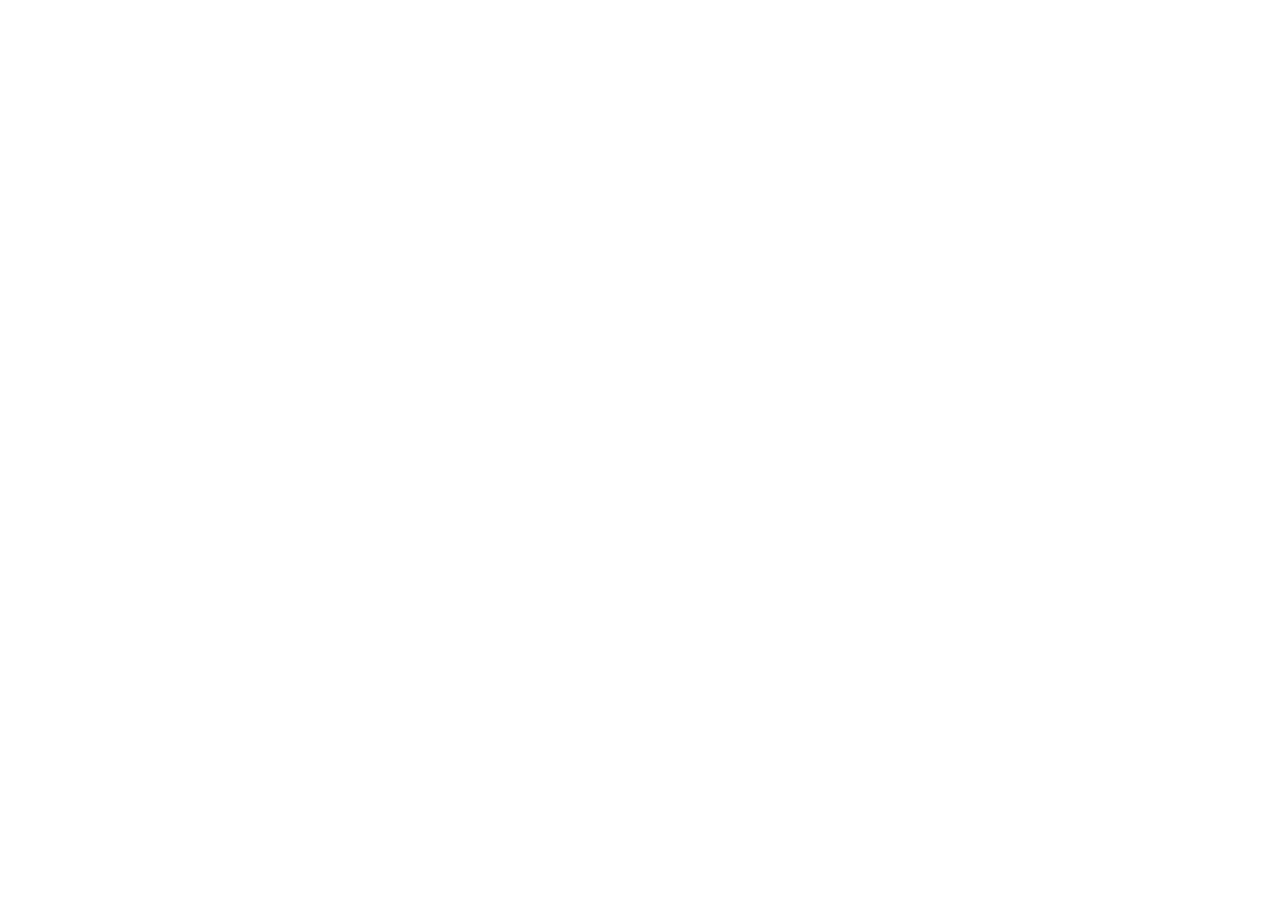
==== index.html @ 4c6db9e4 "初始提交：锋润基业官网（东方理性视觉方案，含真实公司信息、四大赛道、六个投资案例、AI生成配图）" ====
<!doctype html>
<html lang="en">
  <head>
    <meta charset="UTF-8" />
    <meta name="viewport" content="width=device-width, initial-scale=1.0" />
    <meta name="description" content="南京锋润基业创业投资有限公司 — 专注天使轮科技项目投资的早期投资机构，智汇资本，创造价值" />
    <title>锋润基业 FENGRUN CAPITAL</title>
    <link rel="preconnect" href="https://fonts.googleapis.com" />
    <link rel="preconnect" href="https://fonts.gstatic.com" crossorigin />
    <link
      href="https://fonts.googleapis.com/css2?family=Fraunces:ital,opsz,wght@0,9..144,300;0,9..144,400;0,9..144,500;0,9..144,600;1,9..144,300;1,9..144,400&family=Noto+Serif+SC:wght@400;500;600;700;900&family=Noto+Sans+SC:wght@300;400;500;700&family=IBM+Plex+Mono:wght@300;400;500&display=swap"
      rel="stylesheet"
    />
  </head>
  <body>
    <div id="root"></div>
    <script type="module" src="/src/main.tsx"></script>
  </body>
</html>
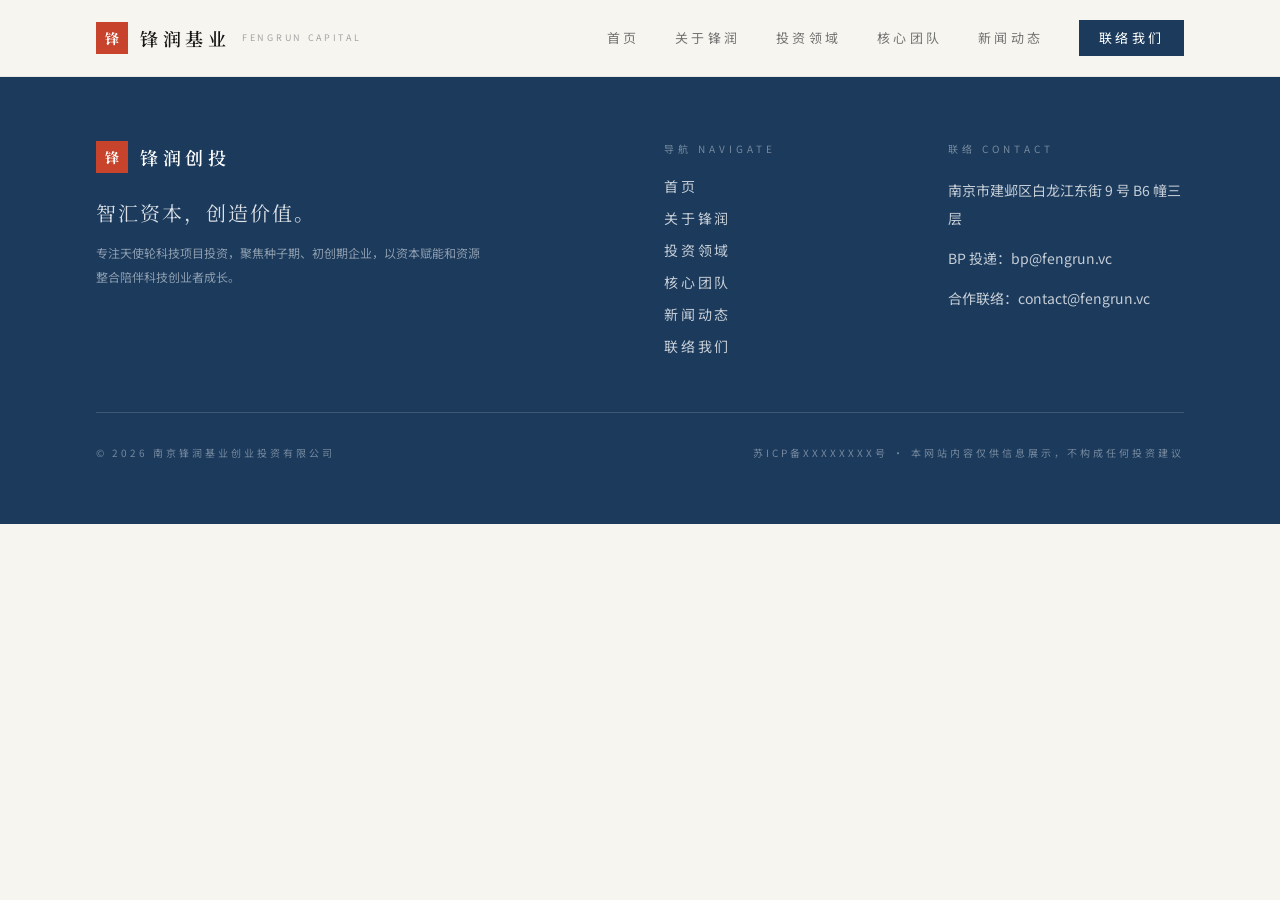
==== commit 7437cfb9: "fix: 图片改为相对路径，适配 Pages 子路径" ====
--- a/index.html
+++ b/index.html
@@ -1,19 +1,21 @@
-<!doctype html>
-<html lang="en">
-  <head>
-    <meta charset="UTF-8" />
-    <meta name="viewport" content="width=device-width, initial-scale=1.0" />
-    <meta name="description" content="南京锋润基业创业投资有限公司 — 专注天使轮科技项目投资的早期投资机构，智汇资本，创造价值" />
-    <title>锋润基业 FENGRUN CAPITAL</title>
-    <link rel="preconnect" href="https://fonts.googleapis.com" />
-    <link rel="preconnect" href="https://fonts.gstatic.com" crossorigin />
-    <link
-      href="https://fonts.googleapis.com/css2?family=Fraunces:ital,opsz,wght@0,9..144,300;0,9..144,400;0,9..144,500;0,9..144,600;1,9..144,300;1,9..144,400&family=Noto+Serif+SC:wght@400;500;600;700;900&family=Noto+Sans+SC:wght@300;400;500;700&family=IBM+Plex+Mono:wght@300;400;500&display=swap"
-      rel="stylesheet"
-    />
-  </head>
-  <body>
-    <div id="root"></div>
-    <script type="module" src="/src/main.tsx"></script>
-  </body>
-</html>
+<!doctype html>
+<html lang="en">
+  <head>
+    <meta charset="UTF-8" />
+    <meta name="viewport" content="width=device-width, initial-scale=1.0" />
+    <meta name="description" content="南京锋润基业创业投资有限公司 — 专注天使轮科技项目投资的早期投资机构，智汇资本，创造价值" />
+    <title>锋润基业 FENGRUN CAPITAL</title>
+    <link rel="preconnect" href="https://fonts.googleapis.com" />
+    <link rel="preconnect" href="https://fonts.gstatic.com" crossorigin />
+    <link
+      href="https://fonts.googleapis.com/css2?family=Fraunces:ital,opsz,wght@0,9..144,300;0,9..144,400;0,9..144,500;0,9..144,600;1,9..144,300;1,9..144,400&family=Noto+Serif+SC:wght@400;500;600;700;900&family=Noto+Sans+SC:wght@300;400;500;700&family=IBM+Plex+Mono:wght@300;400;500&display=swap"
+      rel="stylesheet"
+    />
+    <script type="module" crossorigin src="./assets/index-BMlHdgvs.js"></script>
+    <link rel="stylesheet" crossorigin href="./assets/index-G_XiAsbJ.css">
+  </head>
+  <body>
+    <div id="root"></div>+
+  </body>
+</html>
--- a/assets/index-G_XiAsbJ.css
+++ b/assets/index-G_XiAsbJ.css
@@ -0,0 +1 @@
+*,:before,:after{--tw-border-spacing-x: 0;--tw-border-spacing-y: 0;--tw-translate-x: 0;--tw-translate-y: 0;--tw-rotate: 0;--tw-skew-x: 0;--tw-skew-y: 0;--tw-scale-x: 1;--tw-scale-y: 1;--tw-pan-x: ;--tw-pan-y: ;--tw-pinch-zoom: ;--tw-scroll-snap-strictness: proximity;--tw-gradient-from-position: ;--tw-gradient-via-position: ;--tw-gradient-to-position: ;--tw-ordinal: ;--tw-slashed-zero: ;--tw-numeric-figure: ;--tw-numeric-spacing: ;--tw-numeric-fraction: ;--tw-ring-inset: ;--tw-ring-offset-width: 0px;--tw-ring-offset-color: #fff;--tw-ring-color: rgb(59 130 246 / .5);--tw-ring-offset-shadow: 0 0 #0000;--tw-ring-shadow: 0 0 #0000;--tw-shadow: 0 0 #0000;--tw-shadow-colored: 0 0 #0000;--tw-blur: ;--tw-brightness: ;--tw-contrast: ;--tw-grayscale: ;--tw-hue-rotate: ;--tw-invert: ;--tw-saturate: ;--tw-sepia: ;--tw-drop-shadow: ;--tw-backdrop-blur: ;--tw-backdrop-brightness: ;--tw-backdrop-contrast: ;--tw-backdrop-grayscale: ;--tw-backdrop-hue-rotate: ;--tw-backdrop-invert: ;--tw-backdrop-opacity: ;--tw-backdrop-saturate: ;--tw-backdrop-sepia: ;--tw-contain-size: ;--tw-contain-layout: ;--tw-contain-paint: ;--tw-contain-style: }::backdrop{--tw-border-spacing-x: 0;--tw-border-spacing-y: 0;--tw-translate-x: 0;--tw-translate-y: 0;--tw-rotate: 0;--tw-skew-x: 0;--tw-skew-y: 0;--tw-scale-x: 1;--tw-scale-y: 1;--tw-pan-x: ;--tw-pan-y: ;--tw-pinch-zoom: ;--tw-scroll-snap-strictness: proximity;--tw-gradient-from-position: ;--tw-gradient-via-position: ;--tw-gradient-to-position: ;--tw-ordinal: ;--tw-slashed-zero: ;--tw-numeric-figure: ;--tw-numeric-spacing: ;--tw-numeric-fraction: ;--tw-ring-inset: ;--tw-ring-offset-width: 0px;--tw-ring-offset-color: #fff;--tw-ring-color: rgb(59 130 246 / .5);--tw-ring-offset-shadow: 0 0 #0000;--tw-ring-shadow: 0 0 #0000;--tw-shadow: 0 0 #0000;--tw-shadow-colored: 0 0 #0000;--tw-blur: ;--tw-brightness: ;--tw-contrast: ;--tw-grayscale: ;--tw-hue-rotate: ;--tw-invert: ;--tw-saturate: ;--tw-sepia: ;--tw-drop-shadow: ;--tw-backdrop-blur: ;--tw-backdrop-brightness: ;--tw-backdrop-contrast: ;--tw-backdrop-grayscale: ;--tw-backdrop-hue-rotate: ;--tw-backdrop-invert: ;--tw-backdrop-opacity: ;--tw-backdrop-saturate: ;--tw-backdrop-sepia: ;--tw-contain-size: ;--tw-contain-layout: ;--tw-contain-paint: ;--tw-contain-style: }*,:before,:after{box-sizing:border-box;border-width:0;border-style:solid;border-color:#e5e7eb}:before,:after{--tw-content: ""}html,:host{line-height:1.5;-webkit-text-size-adjust:100%;-moz-tab-size:4;-o-tab-size:4;tab-size:4;font-family:ui-sans-serif,system-ui,sans-serif,"Apple Color Emoji","Segoe UI Emoji",Segoe UI Symbol,"Noto Color Emoji";font-feature-settings:normal;font-variation-settings:normal;-webkit-tap-highlight-color:transparent}body{margin:0;line-height:inherit}hr{height:0;color:inherit;border-top-width:1px}abbr:where([title]){-webkit-text-decoration:underline dotted;text-decoration:underline dotted}h1,h2,h3,h4,h5,h6{font-size:inherit;font-weight:inherit}a{color:inherit;text-decoration:inherit}b,strong{font-weight:bolder}code,kbd,samp,pre{font-family:ui-monospace,SFMono-Regular,Menlo,Monaco,Consolas,Liberation Mono,Courier New,monospace;font-feature-settings:normal;font-variation-settings:normal;font-size:1em}small{font-size:80%}sub,sup{font-size:75%;line-height:0;position:relative;vertical-align:baseline}sub{bottom:-.25em}sup{top:-.5em}table{text-indent:0;border-color:inherit;border-collapse:collapse}button,input,optgroup,select,textarea{font-family:inherit;font-feature-settings:inherit;font-variation-settings:inherit;font-size:100%;font-weight:inherit;line-height:inherit;letter-spacing:inherit;color:inherit;margin:0;padding:0}button,select{text-transform:none}button,input:where([type=button]),input:where([type=reset]),input:where([type=submit]){-webkit-appearance:button;background-color:transparent;background-image:none}:-moz-focusring{outline:auto}:-moz-ui-invalid{box-shadow:none}progress{vertical-align:baseline}::-webkit-inner-spin-button,::-webkit-outer-spin-button{height:auto}[type=search]{-webkit-appearance:textfield;outline-offset:-2px}::-webkit-search-decoration{-webkit-appearance:none}::-webkit-file-upload-button{-webkit-appearance:button;font:inherit}summary{display:list-item}blockquote,dl,dd,h1,h2,h3,h4,h5,h6,hr,figure,p,pre{margin:0}fieldset{margin:0;padding:0}legend{padding:0}ol,ul,menu{list-style:none;margin:0;padding:0}dialog{padding:0}textarea{resize:vertical}input::-moz-placeholder,textarea::-moz-placeholder{opacity:1;color:#9ca3af}input::placeholder,textarea::placeholder{opacity:1;color:#9ca3af}button,[role=button]{cursor:pointer}:disabled{cursor:default}img,svg,video,canvas,audio,iframe,embed,object{display:block;vertical-align:middle}img,video{max-width:100%;height:auto}[hidden]:where(:not([hidden=until-found])){display:none}:root{--background: 0 0% 100%;--foreground: 240 10% 3.9%;--card: 0 0% 100%;--card-foreground: 240 10% 3.9%;--popover: 0 0% 100%;--popover-foreground: 240 10% 3.9%;--primary: 240 5.9% 10%;--primary-foreground: 0 0% 98%;--secondary: 240 4.8% 95.9%;--secondary-foreground: 240 5.9% 10%;--muted: 240 4.8% 95.9%;--muted-foreground: 240 3.8% 46.1%;--accent: 240 4.8% 95.9%;--accent-foreground: 240 5.9% 10%;--destructive: 0 84.2% 60.2%;--destructive-foreground: 0 0% 98%;--border: 240 5.9% 90%;--input: 240 5.9% 90%;--ring: 240 5.9% 10%;--radius: .625rem;--sidebar-background: 0 0% 98%;--sidebar-foreground: 240 5.3% 26.1%;--sidebar-primary: 240 5.9% 10%;--sidebar-primary-foreground: 0 0% 98%;--sidebar-accent: 240 4.8% 95.9%;--sidebar-accent-foreground: 240 5.9% 10%;--sidebar-border: 220 13% 91%;--sidebar-ring: 217.2 91.2% 59.8%}.dark{--background: 240 10% 3.9%;--foreground: 0 0% 98%;--card: 240 10% 3.9%;--card-foreground: 0 0% 98%;--popover: 240 10% 3.9%;--popover-foreground: 0 0% 98%;--primary: 0 0% 98%;--primary-foreground: 240 5.9% 10%;--secondary: 240 3.7% 15.9%;--secondary-foreground: 0 0% 98%;--muted: 240 3.7% 15.9%;--muted-foreground: 240 5% 64.9%;--accent: 240 3.7% 15.9%;--accent-foreground: 0 0% 98%;--destructive: 0 62.8% 30.6%;--destructive-foreground: 0 0% 98%;--border: 240 3.7% 15.9%;--input: 240 3.7% 15.9%;--ring: 240 4.9% 83.9%;--sidebar-background: 240 5.9% 10%;--sidebar-foreground: 240 4.8% 95.9%;--sidebar-primary: 224.3 76.3% 48%;--sidebar-primary-foreground: 0 0% 100%;--sidebar-accent: 240 3.7% 15.9%;--sidebar-accent-foreground: 240 4.8% 95.9%;--sidebar-border: 240 3.7% 15.9%;--sidebar-ring: 217.2 91.2% 59.8%}*{border-color:hsl(var(--border))}body{background-color:hsl(var(--background));color:hsl(var(--foreground))}.sr-only{position:absolute;width:1px;height:1px;padding:0;margin:-1px;overflow:hidden;clip:rect(0,0,0,0);white-space:nowrap;border-width:0}.pointer-events-none{pointer-events:none}.visible{visibility:visible}.invisible{visibility:hidden}.fixed{position:fixed}.absolute{position:absolute}.relative{position:relative}.sticky{position:sticky}.inset-0{inset:0}.inset-x-0{left:0;right:0}.inset-y-0{top:0;bottom:0}.-bottom-12{bottom:-3rem}.-left-12{left:-3rem}.-right-12{right:-3rem}.-top-12{top:-3rem}.bottom-0{bottom:0}.bottom-3{bottom:.75rem}.bottom-4{bottom:1rem}.left-0{left:0}.left-1\/2{left:50%}.left-2{left:.5rem}.left-4{left:1rem}.left-5{left:1.25rem}.left-\[50\%\]{left:50%}.right-0{right:0}.right-1{right:.25rem}.right-2{right:.5rem}.right-3{right:.75rem}.right-4{right:1rem}.right-5{right:1.25rem}.top-0{top:0}.top-1\.5{top:.375rem}.top-1\/2{top:50%}.top-3\.5{top:.875rem}.top-4{top:1rem}.top-\[1px\]{top:1px}.top-\[50\%\]{top:50%}.top-\[60\%\]{top:60%}.top-full{top:100%}.isolate{isolation:isolate}.z-10{z-index:10}.z-20{z-index:20}.z-40{z-index:40}.z-50{z-index:50}.z-\[1\]{z-index:1}.order-first{order:-9999}.order-last{order:9999}.col-start-2{grid-column-start:2}.row-span-2{grid-row:span 2 / span 2}.row-start-1{grid-row-start:1}.\!m-0{margin:0!important}.-mx-1{margin-left:-.25rem;margin-right:-.25rem}.-my-2{margin-top:-.5rem;margin-bottom:-.5rem}.mx-2{margin-left:.5rem;margin-right:.5rem}.mx-3\.5{margin-left:.875rem;margin-right:.875rem}.mx-auto{margin-left:auto;margin-right:auto}.my-0{margin-top:0;margin-bottom:0}.my-0\.5{margin-top:.125rem;margin-bottom:.125rem}.my-1{margin-top:.25rem;margin-bottom:.25rem}.-ml-4{margin-left:-1rem}.-mt-4{margin-top:-1rem}.mb-10{margin-bottom:2.5rem}.mb-12{margin-bottom:3rem}.mb-14{margin-bottom:3.5rem}.mb-2{margin-bottom:.5rem}.mb-24{margin-bottom:6rem}.mb-3{margin-bottom:.75rem}.mb-4{margin-bottom:1rem}.ml-1{margin-left:.25rem}.ml-4{margin-left:1rem}.ml-auto{margin-left:auto}.mt-1{margin-top:.25rem}.mt-1\.5{margin-top:.375rem}.mt-10{margin-top:2.5rem}.mt-12{margin-top:3rem}.mt-14{margin-top:3.5rem}.mt-2{margin-top:.5rem}.mt-3{margin-top:.75rem}.mt-4{margin-top:1rem}.mt-5{margin-top:1.25rem}.mt-6{margin-top:1.5rem}.mt-7{margin-top:1.75rem}.mt-8{margin-top:2rem}.mt-auto{margin-top:auto}.line-clamp-1{overflow:hidden;display:-webkit-box;-webkit-box-orient:vertical;-webkit-line-clamp:1}.line-clamp-2{overflow:hidden;display:-webkit-box;-webkit-box-orient:vertical;-webkit-line-clamp:2}.block{display:block}.inline-block{display:inline-block}.flex{display:flex}.inline-flex{display:inline-flex}.table{display:table}.table-caption{display:table-caption}.table-cell{display:table-cell}.table-row{display:table-row}.grid{display:grid}.hidden{display:none}.aspect-square{aspect-ratio:1 / 1}.aspect-video{aspect-ratio:16 / 9}.size-10{width:2.5rem;height:2.5rem}.size-2{width:.5rem;height:.5rem}.size-2\.5{width:.625rem;height:.625rem}.size-3{width:.75rem;height:.75rem}.size-3\.5{width:.875rem;height:.875rem}.size-4{width:1rem;height:1rem}.size-6{width:1.5rem;height:1.5rem}.size-7{width:1.75rem;height:1.75rem}.size-8{width:2rem;height:2rem}.size-9{width:2.25rem;height:2.25rem}.size-auto{width:auto;height:auto}.size-full{width:100%;height:100%}.h-1\.5{height:.375rem}.h-10{height:2.5rem}.h-12{height:3rem}.h-16{height:4rem}.h-2{height:.5rem}.h-2\.5{height:.625rem}.h-20{height:5rem}.h-4{height:1rem}.h-40{height:10rem}.h-44{height:11rem}.h-5{height:1.25rem}.h-52{height:13rem}.h-6{height:1.5rem}.h-64{height:16rem}.h-7{height:1.75rem}.h-8{height:2rem}.h-9{height:2.25rem}.h-\[1\.15rem\]{height:1.15rem}.h-\[22rem\]{height:22rem}.h-\[calc\(100\%-1px\)\]{height:calc(100% - 1px)}.h-\[var\(--radix-navigation-menu-viewport-height\)\]{height:var(--radix-navigation-menu-viewport-height)}.h-\[var\(--radix-select-trigger-height\)\]{height:var(--radix-select-trigger-height)}.h-auto{height:auto}.h-fit{height:-moz-fit-content;height:fit-content}.h-full{height:100%}.h-px{height:1px}.h-svh{height:100svh}.max-h-\[300px\]{max-height:300px}.min-h-0{min-height:0px}.min-h-16{min-height:4rem}.min-h-4{min-height:1rem}.min-h-\[70vh\]{min-height:70vh}.min-h-screen{min-height:100vh}.min-h-svh{min-height:100svh}.w-0{width:0px}.w-1{width:.25rem}.w-10{width:2.5rem}.w-12{width:3rem}.w-14{width:3.5rem}.w-16{width:4rem}.w-2{width:.5rem}.w-2\.5{width:.625rem}.w-20{width:5rem}.w-24{width:6rem}.w-3{width:.75rem}.w-3\/4{width:75%}.w-32{width:8rem}.w-4{width:1rem}.w-5{width:1.25rem}.w-64{width:16rem}.w-72{width:18rem}.w-8{width:2rem}.w-9{width:2.25rem}.w-\[100px\]{width:100px}.w-auto{width:auto}.w-fit{width:-moz-fit-content;width:fit-content}.w-full{width:100%}.w-max{width:-moz-max-content;width:max-content}.w-px{width:1px}.min-w-0{min-width:0px}.min-w-10{min-width:2.5rem}.min-w-5{min-width:1.25rem}.min-w-8{min-width:2rem}.min-w-9{min-width:2.25rem}.min-w-\[12rem\]{min-width:12rem}.min-w-\[8rem\]{min-width:8rem}.min-w-\[var\(--radix-select-trigger-width\)\]{min-width:var(--radix-select-trigger-width)}.max-w-2xl{max-width:42rem}.max-w-3xl{max-width:48rem}.max-w-6xl{max-width:72rem}.max-w-\[calc\(100\%-2rem\)\]{max-width:calc(100% - 2rem)}.max-w-lg{max-width:32rem}.max-w-max{max-width:-moz-max-content;max-width:max-content}.max-w-sm{max-width:24rem}.max-w-xl{max-width:36rem}.flex-1{flex:1 1 0%}.shrink-0{flex-shrink:0}.grow{flex-grow:1}.grow-0{flex-grow:0}.basis-full{flex-basis:100%}.caption-bottom{caption-side:bottom}.border-collapse{border-collapse:collapse}.-translate-x-1\/2{--tw-translate-x: -50%;transform:translate(var(--tw-translate-x),var(--tw-translate-y)) rotate(var(--tw-rotate)) skew(var(--tw-skew-x)) skewY(var(--tw-skew-y)) scaleX(var(--tw-scale-x)) scaleY(var(--tw-scale-y))}.-translate-x-px{--tw-translate-x: -1px;transform:translate(var(--tw-translate-x),var(--tw-translate-y)) rotate(var(--tw-rotate)) skew(var(--tw-skew-x)) skewY(var(--tw-skew-y)) scaleX(var(--tw-scale-x)) scaleY(var(--tw-scale-y))}.-translate-y-1\/2{--tw-translate-y: -50%;transform:translate(var(--tw-translate-x),var(--tw-translate-y)) rotate(var(--tw-rotate)) skew(var(--tw-skew-x)) skewY(var(--tw-skew-y)) scaleX(var(--tw-scale-x)) scaleY(var(--tw-scale-y))}.-translate-y-\[3px\]{--tw-translate-y: -3px;transform:translate(var(--tw-translate-x),var(--tw-translate-y)) rotate(var(--tw-rotate)) skew(var(--tw-skew-x)) skewY(var(--tw-skew-y)) scaleX(var(--tw-scale-x)) scaleY(var(--tw-scale-y))}.translate-x-\[-50\%\]{--tw-translate-x: -50%;transform:translate(var(--tw-translate-x),var(--tw-translate-y)) rotate(var(--tw-rotate)) skew(var(--tw-skew-x)) skewY(var(--tw-skew-y)) scaleX(var(--tw-scale-x)) scaleY(var(--tw-scale-y))}.translate-x-px{--tw-translate-x: 1px;transform:translate(var(--tw-translate-x),var(--tw-translate-y)) rotate(var(--tw-rotate)) skew(var(--tw-skew-x)) skewY(var(--tw-skew-y)) scaleX(var(--tw-scale-x)) scaleY(var(--tw-scale-y))}.translate-y-0\.5{--tw-translate-y: .125rem;transform:translate(var(--tw-translate-x),var(--tw-translate-y)) rotate(var(--tw-rotate)) skew(var(--tw-skew-x)) skewY(var(--tw-skew-y)) scaleX(var(--tw-scale-x)) scaleY(var(--tw-scale-y))}.translate-y-\[-50\%\]{--tw-translate-y: -50%;transform:translate(var(--tw-translate-x),var(--tw-translate-y)) rotate(var(--tw-rotate)) skew(var(--tw-skew-x)) skewY(var(--tw-skew-y)) scaleX(var(--tw-scale-x)) scaleY(var(--tw-scale-y))}.translate-y-\[3\.5px\]{--tw-translate-y: 3.5px;transform:translate(var(--tw-translate-x),var(--tw-translate-y)) rotate(var(--tw-rotate)) skew(var(--tw-skew-x)) skewY(var(--tw-skew-y)) scaleX(var(--tw-scale-x)) scaleY(var(--tw-scale-y))}.translate-y-\[calc\(-50\%_-_2px\)\]{--tw-translate-y: calc(-50% - 2px) ;transform:translate(var(--tw-translate-x),var(--tw-translate-y)) rotate(var(--tw-rotate)) skew(var(--tw-skew-x)) skewY(var(--tw-skew-y)) scaleX(var(--tw-scale-x)) scaleY(var(--tw-scale-y))}.-rotate-45{--tw-rotate: -45deg;transform:translate(var(--tw-translate-x),var(--tw-translate-y)) rotate(var(--tw-rotate)) skew(var(--tw-skew-x)) skewY(var(--tw-skew-y)) scaleX(var(--tw-scale-x)) scaleY(var(--tw-scale-y))}.rotate-45{--tw-rotate: 45deg;transform:translate(var(--tw-translate-x),var(--tw-translate-y)) rotate(var(--tw-rotate)) skew(var(--tw-skew-x)) skewY(var(--tw-skew-y)) scaleX(var(--tw-scale-x)) scaleY(var(--tw-scale-y))}.rotate-90{--tw-rotate: 90deg;transform:translate(var(--tw-translate-x),var(--tw-translate-y)) rotate(var(--tw-rotate)) skew(var(--tw-skew-x)) skewY(var(--tw-skew-y)) scaleX(var(--tw-scale-x)) scaleY(var(--tw-scale-y))}.transform{transform:translate(var(--tw-translate-x),var(--tw-translate-y)) rotate(var(--tw-rotate)) skew(var(--tw-skew-x)) skewY(var(--tw-skew-y)) scaleX(var(--tw-scale-x)) scaleY(var(--tw-scale-y))}@keyframes caret-blink{0%,70%,to{opacity:1}20%,50%{opacity:0}}.animate-caret-blink{animation:caret-blink 1.25s ease-out infinite}@keyframes pulse{50%{opacity:.5}}.animate-pulse{animation:pulse 2s cubic-bezier(.4,0,.6,1) infinite}@keyframes spin{to{transform:rotate(360deg)}}.animate-spin{animation:spin 1s linear infinite}.cursor-default{cursor:default}.cursor-pointer{cursor:pointer}.cursor-text{cursor:text}.touch-none{touch-action:none}.select-none{-webkit-user-select:none;-moz-user-select:none;user-select:none}.resize-none{resize:none}.scroll-my-1{scroll-margin-top:.25rem;scroll-margin-bottom:.25rem}.scroll-py-1{scroll-padding-top:.25rem;scroll-padding-bottom:.25rem}.list-disc{list-style-type:disc}.list-none{list-style-type:none}.auto-rows-min{grid-auto-rows:min-content}.grid-cols-2{grid-template-columns:repeat(2,minmax(0,1fr))}.grid-cols-\[0_1fr\]{grid-template-columns:0 1fr}.grid-rows-\[auto_auto\]{grid-template-rows:auto auto}.flex-row{flex-direction:row}.flex-col{flex-direction:column}.flex-col-reverse{flex-direction:column-reverse}.flex-wrap{flex-wrap:wrap}.place-content-center{place-content:center}.items-start{align-items:flex-start}.items-end{align-items:flex-end}.items-center{align-items:center}.items-baseline{align-items:baseline}.items-stretch{align-items:stretch}.justify-start{justify-content:flex-start}.justify-center{justify-content:center}.justify-between{justify-content:space-between}.justify-items-start{justify-items:start}.gap-0\.5{gap:.125rem}.gap-1{gap:.25rem}.gap-1\.5{gap:.375rem}.gap-10{gap:2.5rem}.gap-12{gap:3rem}.gap-14{gap:3.5rem}.gap-2{gap:.5rem}.gap-2\.5{gap:.625rem}.gap-3{gap:.75rem}.gap-4{gap:1rem}.gap-6{gap:1.5rem}.gap-7{gap:1.75rem}.gap-8{gap:2rem}.gap-9{gap:2.25rem}.gap-\[--spacing\(var\(--gap\)\)\]{gap:var(--spacing(var(--gap)))}.gap-px{gap:1px}.gap-y-0\.5{row-gap:.125rem}.gap-y-10{row-gap:2.5rem}.space-y-3>:not([hidden])~:not([hidden]){--tw-space-y-reverse: 0;margin-top:calc(.75rem * calc(1 - var(--tw-space-y-reverse)));margin-bottom:calc(.75rem * var(--tw-space-y-reverse))}.space-y-8>:not([hidden])~:not([hidden]){--tw-space-y-reverse: 0;margin-top:calc(2rem * calc(1 - var(--tw-space-y-reverse)));margin-bottom:calc(2rem * var(--tw-space-y-reverse))}.self-start{align-self:flex-start}.self-stretch{align-self:stretch}.justify-self-end{justify-self:end}.overflow-auto{overflow:auto}.overflow-hidden{overflow:hidden}.overflow-x-auto{overflow-x:auto}.overflow-y-auto{overflow-y:auto}.overflow-x-hidden{overflow-x:hidden}.whitespace-nowrap{white-space:nowrap}.text-balance{text-wrap:balance}.break-words{overflow-wrap:break-word}.rounded-\[2px\]{border-radius:2px}.rounded-\[4px\]{border-radius:4px}.rounded-\[calc\(var\(--radius\)-5px\)\]{border-radius:calc(var(--radius) - 5px)}.rounded-\[inherit\]{border-radius:inherit}.rounded-full{border-radius:9999px}.rounded-lg{border-radius:var(--radius)}.rounded-md{border-radius:calc(var(--radius) - 2px)}.rounded-none{border-radius:0}.rounded-sm{border-radius:calc(var(--radius) - 4px)}.rounded-xl{border-radius:calc(var(--radius) + 4px)}.rounded-xs{border-radius:calc(var(--radius) - 6px)}.rounded-l-md{border-top-left-radius:calc(var(--radius) - 2px);border-bottom-left-radius:calc(var(--radius) - 2px)}.rounded-r-md{border-top-right-radius:calc(var(--radius) - 2px);border-bottom-right-radius:calc(var(--radius) - 2px)}.rounded-tl-sm{border-top-left-radius:calc(var(--radius) - 4px)}.border{border-width:1px}.border-0{border-width:0px}.border-\[1\.5px\]{border-width:1.5px}.border-y{border-top-width:1px;border-bottom-width:1px}.border-b{border-bottom-width:1px}.border-l{border-left-width:1px}.border-r{border-right-width:1px}.border-t{border-top-width:1px}.border-dashed{border-style:dashed}.border-border{border-color:hsl(var(--border))}.border-border\/50{border-color:hsl(var(--border) / .5)}.border-input{border-color:hsl(var(--input))}.border-neutral-200{--tw-border-opacity: 1;border-color:rgb(229 229 229 / var(--tw-border-opacity, 1))}.border-neutral-200\/80{border-color:#e5e5e5cc}.border-neutral-300{--tw-border-opacity: 1;border-color:rgb(212 212 212 / var(--tw-border-opacity, 1))}.border-neutral-900{--tw-border-opacity: 1;border-color:rgb(23 23 23 / var(--tw-border-opacity, 1))}.border-primary{border-color:hsl(var(--primary))}.border-sidebar-border{border-color:hsl(var(--sidebar-border))}.border-transparent{border-color:transparent}.border-white\/15{border-color:#ffffff26}.border-white\/30{border-color:#ffffff4d}.border-white\/40{border-color:#fff6}.border-l-transparent{border-left-color:transparent}.border-t-transparent{border-top-color:transparent}.bg-accent{background-color:hsl(var(--accent))}.bg-background{background-color:hsl(var(--background))}.bg-black\/30{background-color:#0000004d}.bg-black\/50{background-color:#00000080}.bg-border{background-color:hsl(var(--border))}.bg-card{background-color:hsl(var(--card))}.bg-destructive{--tw-bg-opacity: 1;background-color:hsl(var(--destructive) / var(--tw-bg-opacity, 1))}.bg-foreground{background-color:hsl(var(--foreground))}.bg-input{background-color:hsl(var(--input))}.bg-muted{background-color:hsl(var(--muted))}.bg-muted\/50{background-color:hsl(var(--muted) / .5)}.bg-neutral-300{--tw-bg-opacity: 1;background-color:rgb(212 212 212 / var(--tw-bg-opacity, 1))}.bg-neutral-800{--tw-bg-opacity: 1;background-color:rgb(38 38 38 / var(--tw-bg-opacity, 1))}.bg-popover{background-color:hsl(var(--popover))}.bg-primary{background-color:hsl(var(--primary))}.bg-primary\/20{background-color:hsl(var(--primary) / .2)}.bg-secondary{background-color:hsl(var(--secondary))}.bg-sidebar{background-color:hsl(var(--sidebar-background))}.bg-sidebar-border{background-color:hsl(var(--sidebar-border))}.bg-transparent{background-color:transparent}.bg-white{--tw-bg-opacity: 1;background-color:rgb(255 255 255 / var(--tw-bg-opacity, 1))}.bg-white\/15{background-color:#ffffff26}.fill-current{fill:currentColor}.fill-foreground{fill:hsl(var(--foreground))}.fill-primary{fill:hsl(var(--primary))}.object-cover{-o-object-fit:cover;object-fit:cover}.p-0{padding:0}.p-1{padding:.25rem}.p-2{padding:.5rem}.p-3{padding:.75rem}.p-4{padding:1rem}.p-6{padding:1.5rem}.p-\[3px\]{padding:3px}.p-px{padding:1px}.px-1{padding-left:.25rem;padding-right:.25rem}.px-1\.5{padding-left:.375rem;padding-right:.375rem}.px-10{padding-left:2.5rem;padding-right:2.5rem}.px-2{padding-left:.5rem;padding-right:.5rem}.px-2\.5{padding-left:.625rem;padding-right:.625rem}.px-3{padding-left:.75rem;padding-right:.75rem}.px-4{padding-left:1rem;padding-right:1rem}.px-5{padding-left:1.25rem;padding-right:1.25rem}.px-6{padding-left:1.5rem;padding-right:1.5rem}.px-7{padding-left:1.75rem;padding-right:1.75rem}.px-8{padding-left:2rem;padding-right:2rem}.px-9{padding-left:2.25rem;padding-right:2.25rem}.py-0\.5{padding-top:.125rem;padding-bottom:.125rem}.py-1{padding-top:.25rem;padding-bottom:.25rem}.py-1\.5{padding-top:.375rem;padding-bottom:.375rem}.py-10{padding-top:2.5rem;padding-bottom:2.5rem}.py-11{padding-top:2.75rem;padding-bottom:2.75rem}.py-12{padding-top:3rem;padding-bottom:3rem}.py-14{padding-top:3.5rem;padding-bottom:3.5rem}.py-16{padding-top:4rem;padding-bottom:4rem}.py-2{padding-top:.5rem;padding-bottom:.5rem}.py-20{padding-top:5rem;padding-bottom:5rem}.py-24{padding-top:6rem;padding-bottom:6rem}.py-3{padding-top:.75rem;padding-bottom:.75rem}.py-3\.5{padding-top:.875rem;padding-bottom:.875rem}.py-4{padding-top:1rem;padding-bottom:1rem}.py-5{padding-top:1.25rem;padding-bottom:1.25rem}.py-6{padding-top:1.5rem;padding-bottom:1.5rem}.py-7{padding-top:1.75rem;padding-bottom:1.75rem}.py-8{padding-top:2rem;padding-bottom:2rem}.py-9{padding-top:2.25rem;padding-bottom:2.25rem}.pb-0\.5{padding-bottom:.125rem}.pb-1{padding-bottom:.25rem}.pb-16{padding-bottom:4rem}.pb-2{padding-bottom:.5rem}.pb-20{padding-bottom:5rem}.pb-24{padding-bottom:6rem}.pb-3{padding-bottom:.75rem}.pb-4{padding-bottom:1rem}.pl-2{padding-left:.5rem}.pl-3{padding-left:.75rem}.pl-4{padding-left:1rem}.pl-6{padding-left:1.5rem}.pl-8{padding-left:2rem}.pr-1{padding-right:.25rem}.pr-2{padding-right:.5rem}.pr-2\.5{padding-right:.625rem}.pr-3{padding-right:.75rem}.pr-8{padding-right:2rem}.pt-0{padding-top:0}.pt-10{padding-top:2.5rem}.pt-12{padding-top:3rem}.pt-16{padding-top:4rem}.pt-20{padding-top:5rem}.pt-3{padding-top:.75rem}.pt-4{padding-top:1rem}.pt-8{padding-top:2rem}.text-left{text-align:left}.text-center{text-align:center}.text-right{text-align:right}.align-middle{vertical-align:middle}.font-mono{font-family:ui-monospace,SFMono-Regular,Menlo,Monaco,Consolas,Liberation Mono,Courier New,monospace}.font-sans{font-family:ui-sans-serif,system-ui,sans-serif,"Apple Color Emoji","Segoe UI Emoji",Segoe UI Symbol,"Noto Color Emoji"}.text-2xl{font-size:1.5rem;line-height:2rem}.text-3xl{font-size:1.875rem;line-height:2.25rem}.text-4xl{font-size:2.25rem;line-height:2.5rem}.text-5xl{font-size:3rem;line-height:1}.text-6xl{font-size:3.75rem;line-height:1}.text-\[0\.8rem\]{font-size:.8rem}.text-\[10px\]{font-size:10px}.text-\[11px\]{font-size:11px}.text-\[13px\]{font-size:13px}.text-\[9px\]{font-size:9px}.text-base{font-size:1rem;line-height:1.5rem}.text-lg{font-size:1.125rem;line-height:1.75rem}.text-sm{font-size:.875rem;line-height:1.25rem}.text-sm\/relaxed{font-size:.875rem;line-height:1.625}.text-xl{font-size:1.25rem;line-height:1.75rem}.text-xs{font-size:.75rem;line-height:1rem}.font-bold{font-weight:700}.font-medium{font-weight:500}.font-normal{font-weight:400}.font-semibold{font-weight:600}.tabular-nums{--tw-numeric-spacing: tabular-nums;font-variant-numeric:var(--tw-ordinal) var(--tw-slashed-zero) var(--tw-numeric-figure) var(--tw-numeric-spacing) var(--tw-numeric-fraction)}.leading-5{line-height:1.25rem}.leading-6{line-height:1.5rem}.leading-7{line-height:1.75rem}.leading-8{line-height:2rem}.leading-9{line-height:2.25rem}.leading-\[1\.3\]{line-height:1.3}.leading-loose{line-height:2}.leading-none{line-height:1}.leading-normal{line-height:1.5}.leading-relaxed{line-height:1.625}.leading-snug{line-height:1.375}.leading-tight{line-height:1.25}.tracking-\[0\.05em\]{letter-spacing:.05em}.tracking-\[0\.08em\]{letter-spacing:.08em}.tracking-\[0\.12em\]{letter-spacing:.12em}.tracking-\[0\.15em\]{letter-spacing:.15em}.tracking-\[0\.1em\]{letter-spacing:.1em}.tracking-\[0\.25em\]{letter-spacing:.25em}.tracking-\[0\.2em\]{letter-spacing:.2em}.tracking-\[0\.3em\]{letter-spacing:.3em}.tracking-\[0\.4em\]{letter-spacing:.4em}.tracking-\[0\.5em\]{letter-spacing:.5em}.tracking-\[0\.6em\]{letter-spacing:.6em}.tracking-tight{letter-spacing:-.025em}.tracking-wide{letter-spacing:.025em}.tracking-wider{letter-spacing:.05em}.tracking-widest{letter-spacing:.1em}.text-\[\#E8B4A0\]{--tw-text-opacity: 1;color:rgb(232 180 160 / var(--tw-text-opacity, 1))}.text-accent-foreground{color:hsl(var(--accent-foreground))}.text-background{color:hsl(var(--background))}.text-card-foreground{color:hsl(var(--card-foreground))}.text-current{color:currentColor}.text-destructive{--tw-text-opacity: 1;color:hsl(var(--destructive) / var(--tw-text-opacity, 1))}.text-foreground{color:hsl(var(--foreground))}.text-muted-foreground{color:hsl(var(--muted-foreground))}.text-neutral-300{--tw-text-opacity: 1;color:rgb(212 212 212 / var(--tw-text-opacity, 1))}.text-neutral-400{--tw-text-opacity: 1;color:rgb(163 163 163 / var(--tw-text-opacity, 1))}.text-neutral-500{--tw-text-opacity: 1;color:rgb(115 115 115 / var(--tw-text-opacity, 1))}.text-neutral-600{--tw-text-opacity: 1;color:rgb(82 82 82 / var(--tw-text-opacity, 1))}.text-neutral-900{--tw-text-opacity: 1;color:rgb(23 23 23 / var(--tw-text-opacity, 1))}.text-popover-foreground{color:hsl(var(--popover-foreground))}.text-primary{color:hsl(var(--primary))}.text-primary-foreground{color:hsl(var(--primary-foreground))}.text-secondary-foreground{color:hsl(var(--secondary-foreground))}.text-sidebar-foreground{color:hsl(var(--sidebar-foreground))}.text-sidebar-foreground\/70{color:hsl(var(--sidebar-foreground) / .7)}.text-white{--tw-text-opacity: 1;color:rgb(255 255 255 / var(--tw-text-opacity, 1))}.text-white\/40{color:#fff6}.text-white\/50{color:#ffffff80}.text-white\/60{color:#fff9}.text-white\/70{color:#ffffffb3}.text-white\/75{color:#ffffffbf}.text-white\/80{color:#fffc}.text-white\/85{color:#ffffffd9}.underline-offset-4{text-underline-offset:4px}.opacity-0{opacity:0}.opacity-30{opacity:.3}.opacity-50{opacity:.5}.opacity-60{opacity:.6}.opacity-70{opacity:.7}.shadow{--tw-shadow: 0 1px 3px 0 rgb(0 0 0 / .1), 0 1px 2px -1px rgb(0 0 0 / .1);--tw-shadow-colored: 0 1px 3px 0 var(--tw-shadow-color), 0 1px 2px -1px var(--tw-shadow-color);box-shadow:var(--tw-ring-offset-shadow, 0 0 #0000),var(--tw-ring-shadow, 0 0 #0000),var(--tw-shadow)}.shadow-\[0_0_0_1px_hsl\(var\(--sidebar-border\)\)\]{--tw-shadow: 0 0 0 1px hsl(var(--sidebar-border));--tw-shadow-colored: 0 0 0 1px var(--tw-shadow-color);box-shadow:var(--tw-ring-offset-shadow, 0 0 #0000),var(--tw-ring-shadow, 0 0 #0000),var(--tw-shadow)}.shadow-lg{--tw-shadow: 0 10px 15px -3px rgb(0 0 0 / .1), 0 4px 6px -4px rgb(0 0 0 / .1);--tw-shadow-colored: 0 10px 15px -3px var(--tw-shadow-color), 0 4px 6px -4px var(--tw-shadow-color);box-shadow:var(--tw-ring-offset-shadow, 0 0 #0000),var(--tw-ring-shadow, 0 0 #0000),var(--tw-shadow)}.shadow-md{--tw-shadow: 0 4px 6px -1px rgb(0 0 0 / .1), 0 2px 4px -2px rgb(0 0 0 / .1);--tw-shadow-colored: 0 4px 6px -1px var(--tw-shadow-color), 0 2px 4px -2px var(--tw-shadow-color);box-shadow:var(--tw-ring-offset-shadow, 0 0 #0000),var(--tw-ring-shadow, 0 0 #0000),var(--tw-shadow)}.shadow-none{--tw-shadow: 0 0 #0000;--tw-shadow-colored: 0 0 #0000;box-shadow:var(--tw-ring-offset-shadow, 0 0 #0000),var(--tw-ring-shadow, 0 0 #0000),var(--tw-shadow)}.shadow-sm{--tw-shadow: 0 1px 2px 0 rgb(0 0 0 / .05);--tw-shadow-colored: 0 1px 2px 0 var(--tw-shadow-color);box-shadow:var(--tw-ring-offset-shadow, 0 0 #0000),var(--tw-ring-shadow, 0 0 #0000),var(--tw-shadow)}.shadow-xl{--tw-shadow: 0 20px 25px -5px rgb(0 0 0 / .1), 0 8px 10px -6px rgb(0 0 0 / .1);--tw-shadow-colored: 0 20px 25px -5px var(--tw-shadow-color), 0 8px 10px -6px var(--tw-shadow-color);box-shadow:var(--tw-ring-offset-shadow, 0 0 #0000),var(--tw-ring-shadow, 0 0 #0000),var(--tw-shadow)}.shadow-xs{--tw-shadow: 0 1px 2px 0 rgb(0 0 0 / .05);--tw-shadow-colored: 0 1px 2px 0 var(--tw-shadow-color);box-shadow:var(--tw-ring-offset-shadow, 0 0 #0000),var(--tw-ring-shadow, 0 0 #0000),var(--tw-shadow)}.outline-none{outline:2px solid transparent;outline-offset:2px}.outline{outline-style:solid}.ring-0{--tw-ring-offset-shadow: var(--tw-ring-inset) 0 0 0 var(--tw-ring-offset-width) var(--tw-ring-offset-color);--tw-ring-shadow: var(--tw-ring-inset) 0 0 0 calc(0px + var(--tw-ring-offset-width)) var(--tw-ring-color);box-shadow:var(--tw-ring-offset-shadow),var(--tw-ring-shadow),var(--tw-shadow, 0 0 #0000)}.ring-ring\/50{--tw-ring-color: hsl(var(--ring) / .5)}.ring-sidebar-ring{--tw-ring-color: hsl(var(--sidebar-ring))}.ring-offset-background{--tw-ring-offset-color: hsl(var(--background))}.drop-shadow{--tw-drop-shadow: drop-shadow(0 1px 2px rgb(0 0 0 / .1)) drop-shadow(0 1px 1px rgb(0 0 0 / .06));filter:var(--tw-blur) var(--tw-brightness) var(--tw-contrast) var(--tw-grayscale) var(--tw-hue-rotate) var(--tw-invert) var(--tw-saturate) var(--tw-sepia) var(--tw-drop-shadow)}.drop-shadow-md{--tw-drop-shadow: drop-shadow(0 4px 3px rgb(0 0 0 / .07)) drop-shadow(0 2px 2px rgb(0 0 0 / .06));filter:var(--tw-blur) var(--tw-brightness) var(--tw-contrast) var(--tw-grayscale) var(--tw-hue-rotate) var(--tw-invert) var(--tw-saturate) var(--tw-sepia) var(--tw-drop-shadow)}.filter{filter:var(--tw-blur) var(--tw-brightness) var(--tw-contrast) var(--tw-grayscale) var(--tw-hue-rotate) var(--tw-invert) var(--tw-saturate) var(--tw-sepia) var(--tw-drop-shadow)}.backdrop-blur-sm{--tw-backdrop-blur: blur(4px);-webkit-backdrop-filter:var(--tw-backdrop-blur) var(--tw-backdrop-brightness) var(--tw-backdrop-contrast) var(--tw-backdrop-grayscale) var(--tw-backdrop-hue-rotate) var(--tw-backdrop-invert) var(--tw-backdrop-opacity) var(--tw-backdrop-saturate) var(--tw-backdrop-sepia);backdrop-filter:var(--tw-backdrop-blur) var(--tw-backdrop-brightness) var(--tw-backdrop-contrast) var(--tw-backdrop-grayscale) var(--tw-backdrop-hue-rotate) var(--tw-backdrop-invert) var(--tw-backdrop-opacity) var(--tw-backdrop-saturate) var(--tw-backdrop-sepia)}.backdrop-blur-xl{--tw-backdrop-blur: blur(24px);-webkit-backdrop-filter:var(--tw-backdrop-blur) var(--tw-backdrop-brightness) var(--tw-backdrop-contrast) var(--tw-backdrop-grayscale) var(--tw-backdrop-hue-rotate) var(--tw-backdrop-invert) var(--tw-backdrop-opacity) var(--tw-backdrop-saturate) var(--tw-backdrop-sepia);backdrop-filter:var(--tw-backdrop-blur) var(--tw-backdrop-brightness) var(--tw-backdrop-contrast) var(--tw-backdrop-grayscale) var(--tw-backdrop-hue-rotate) var(--tw-backdrop-invert) var(--tw-backdrop-opacity) var(--tw-backdrop-saturate) var(--tw-backdrop-sepia)}.transition{transition-property:color,background-color,border-color,text-decoration-color,fill,stroke,opacity,box-shadow,transform,filter,backdrop-filter;transition-timing-function:cubic-bezier(.4,0,.2,1);transition-duration:.15s}.transition-\[color\,box-shadow\]{transition-property:color,box-shadow;transition-timing-function:cubic-bezier(.4,0,.2,1);transition-duration:.15s}.transition-\[left\,right\,width\]{transition-property:left,right,width;transition-timing-function:cubic-bezier(.4,0,.2,1);transition-duration:.15s}.transition-\[margin\,opacity\]{transition-property:margin,opacity;transition-timing-function:cubic-bezier(.4,0,.2,1);transition-duration:.15s}.transition-\[width\,height\,padding\]{transition-property:width,height,padding;transition-timing-function:cubic-bezier(.4,0,.2,1);transition-duration:.15s}.transition-\[width\]{transition-property:width;transition-timing-function:cubic-bezier(.4,0,.2,1);transition-duration:.15s}.transition-all{transition-property:all;transition-timing-function:cubic-bezier(.4,0,.2,1);transition-duration:.15s}.transition-colors{transition-property:color,background-color,border-color,text-decoration-color,fill,stroke;transition-timing-function:cubic-bezier(.4,0,.2,1);transition-duration:.15s}.transition-none{transition-property:none}.transition-opacity{transition-property:opacity;transition-timing-function:cubic-bezier(.4,0,.2,1);transition-duration:.15s}.transition-shadow{transition-property:box-shadow;transition-timing-function:cubic-bezier(.4,0,.2,1);transition-duration:.15s}.transition-transform{transition-property:transform;transition-timing-function:cubic-bezier(.4,0,.2,1);transition-duration:.15s}.duration-100{transition-duration:.1s}.duration-1000{transition-duration:1s}.duration-200{transition-duration:.2s}.duration-300{transition-duration:.3s}.duration-700{transition-duration:.7s}.ease-in-out{transition-timing-function:cubic-bezier(.4,0,.2,1)}.ease-linear{transition-timing-function:linear}@keyframes enter{0%{opacity:var(--tw-enter-opacity, 1);transform:translate3d(var(--tw-enter-translate-x, 0),var(--tw-enter-translate-y, 0),0) scale3d(var(--tw-enter-scale, 1),var(--tw-enter-scale, 1),var(--tw-enter-scale, 1)) rotate(var(--tw-enter-rotate, 0))}}@keyframes exit{to{opacity:var(--tw-exit-opacity, 1);transform:translate3d(var(--tw-exit-translate-x, 0),var(--tw-exit-translate-y, 0),0) scale3d(var(--tw-exit-scale, 1),var(--tw-exit-scale, 1),var(--tw-exit-scale, 1)) rotate(var(--tw-exit-rotate, 0))}}.animate-in{animation-name:enter;animation-duration:.15s;--tw-enter-opacity: initial;--tw-enter-scale: initial;--tw-enter-rotate: initial;--tw-enter-translate-x: initial;--tw-enter-translate-y: initial}.fade-in-0{--tw-enter-opacity: 0}.zoom-in-95{--tw-enter-scale: .95}.duration-100{animation-duration:.1s}.duration-1000{animation-duration:1s}.duration-200{animation-duration:.2s}.duration-300{animation-duration:.3s}.duration-700{animation-duration:.7s}.ease-in-out{animation-timing-function:cubic-bezier(.4,0,.2,1)}.ease-linear{animation-timing-function:linear}.\[--cell-size\:--spacing\(8\)\]{--cell-size: var(--spacing(8))}.font-latin-serif{font-family:Fraunces,"Noto Serif SC",serif}.font-song{font-family:"Noto Serif SC",serif}.font-hei{font-family:Noto Sans SC,sans-serif}.font-grotesk{font-family:Space Grotesk,Noto Sans SC,sans-serif}.font-mono-num{font-family:IBM Plex Mono,Noto Sans SC,monospace}@keyframes fade-up{0%{opacity:0;transform:translateY(28px)}to{opacity:1;transform:translateY(0)}}.anim-fade-up{animation:fade-up .9s cubic-bezier(.22,1,.36,1) both}.anim-delay-1{animation-delay:.12s}.anim-delay-2{animation-delay:.24s}.anim-delay-3{animation-delay:.38s}.anim-delay-4{animation-delay:.52s}.anim-delay-5{animation-delay:.68s}@keyframes slow-spin{0%{transform:rotate(0)}to{transform:rotate(360deg)}}.anim-slow-spin{animation:slow-spin 26s linear infinite}@keyframes marquee-x{0%{transform:translate(0)}to{transform:translate(-50%)}}.anim-marquee{animation:marquee-x 30s linear infinite}@keyframes glow-drift{0%,to{transform:translate(0) scale(1)}50%{transform:translate(4%,-6%) scale(1.12)}}.anim-glow-drift{animation:glow-drift 14s ease-in-out infinite}.writing-vertical{writing-mode:vertical-rl;text-orientation:upright}.selection\:bg-primary *::-moz-selection{background-color:hsl(var(--primary))}.selection\:bg-primary *::selection{background-color:hsl(var(--primary))}.selection\:text-primary-foreground *::-moz-selection{color:hsl(var(--primary-foreground))}.selection\:text-primary-foreground *::selection{color:hsl(var(--primary-foreground))}.selection\:bg-primary::-moz-selection{background-color:hsl(var(--primary))}.selection\:bg-primary::selection{background-color:hsl(var(--primary))}.selection\:text-primary-foreground::-moz-selection{color:hsl(var(--primary-foreground))}.selection\:text-primary-foreground::selection{color:hsl(var(--primary-foreground))}.file\:inline-flex::file-selector-button{display:inline-flex}.file\:h-7::file-selector-button{height:1.75rem}.file\:border-0::file-selector-button{border-width:0px}.file\:bg-transparent::file-selector-button{background-color:transparent}.file\:text-sm::file-selector-button{font-size:.875rem;line-height:1.25rem}.file\:font-medium::file-selector-button{font-weight:500}.file\:text-foreground::file-selector-button{color:hsl(var(--foreground))}.placeholder\:text-muted-foreground::-moz-placeholder{color:hsl(var(--muted-foreground))}.placeholder\:text-muted-foreground::placeholder{color:hsl(var(--muted-foreground))}.after\:absolute:after{content:var(--tw-content);position:absolute}.after\:-inset-2:after{content:var(--tw-content);inset:-.5rem}.after\:inset-y-0:after{content:var(--tw-content);top:0;bottom:0}.after\:left-1\/2:after{content:var(--tw-content);left:50%}.after\:w-1:after{content:var(--tw-content);width:.25rem}.after\:w-\[2px\]:after{content:var(--tw-content);width:2px}.after\:-translate-x-1\/2:after{content:var(--tw-content);--tw-translate-x: -50%;transform:translate(var(--tw-translate-x),var(--tw-translate-y)) rotate(var(--tw-rotate)) skew(var(--tw-skew-x)) skewY(var(--tw-skew-y)) scaleX(var(--tw-scale-x)) scaleY(var(--tw-scale-y))}.first\:rounded-l-md:first-child{border-top-left-radius:calc(var(--radius) - 2px);border-bottom-left-radius:calc(var(--radius) - 2px)}.first\:border-l:first-child{border-left-width:1px}.last\:mt-0:last-child{margin-top:0}.last\:rounded-r-md:last-child{border-top-right-radius:calc(var(--radius) - 2px);border-bottom-right-radius:calc(var(--radius) - 2px)}.last\:border-b-0:last-child{border-bottom-width:0px}.hover\:scale-\[1\.02\]:hover{--tw-scale-x: 1.02;--tw-scale-y: 1.02;transform:translate(var(--tw-translate-x),var(--tw-translate-y)) rotate(var(--tw-rotate)) skew(var(--tw-skew-x)) skewY(var(--tw-skew-y)) scaleX(var(--tw-scale-x)) scaleY(var(--tw-scale-y))}.hover\:bg-accent:hover{background-color:hsl(var(--accent))}.hover\:bg-destructive\/90:hover{background-color:hsl(var(--destructive) / .9)}.hover\:bg-muted:hover{background-color:hsl(var(--muted))}.hover\:bg-muted\/50:hover{background-color:hsl(var(--muted) / .5)}.hover\:bg-primary\/90:hover{background-color:hsl(var(--primary) / .9)}.hover\:bg-secondary\/80:hover{background-color:hsl(var(--secondary) / .8)}.hover\:bg-sidebar-accent:hover{background-color:hsl(var(--sidebar-accent))}.hover\:bg-white:hover{--tw-bg-opacity: 1;background-color:rgb(255 255 255 / var(--tw-bg-opacity, 1))}.hover\:bg-white\/70:hover{background-color:#ffffffb3}.hover\:text-\[\#1B3A5C\]:hover{--tw-text-opacity: 1;color:rgb(27 58 92 / var(--tw-text-opacity, 1))}.hover\:text-accent-foreground:hover{color:hsl(var(--accent-foreground))}.hover\:text-foreground:hover{color:hsl(var(--foreground))}.hover\:text-muted-foreground:hover{color:hsl(var(--muted-foreground))}.hover\:text-neutral-700:hover{--tw-text-opacity: 1;color:rgb(64 64 64 / var(--tw-text-opacity, 1))}.hover\:text-neutral-900:hover{--tw-text-opacity: 1;color:rgb(23 23 23 / var(--tw-text-opacity, 1))}.hover\:text-sidebar-accent-foreground:hover{color:hsl(var(--sidebar-accent-foreground))}.hover\:text-white:hover{--tw-text-opacity: 1;color:rgb(255 255 255 / var(--tw-text-opacity, 1))}.hover\:underline:hover{text-decoration-line:underline}.hover\:opacity-100:hover{opacity:1}.hover\:opacity-90:hover{opacity:.9}.hover\:shadow-\[0_0_0_1px_hsl\(var\(--sidebar-accent\)\)\]:hover{--tw-shadow: 0 0 0 1px hsl(var(--sidebar-accent));--tw-shadow-colored: 0 0 0 1px var(--tw-shadow-color);box-shadow:var(--tw-ring-offset-shadow, 0 0 #0000),var(--tw-ring-shadow, 0 0 #0000),var(--tw-shadow)}.hover\:shadow-lg:hover{--tw-shadow: 0 10px 15px -3px rgb(0 0 0 / .1), 0 4px 6px -4px rgb(0 0 0 / .1);--tw-shadow-colored: 0 10px 15px -3px var(--tw-shadow-color), 0 4px 6px -4px var(--tw-shadow-color);box-shadow:var(--tw-ring-offset-shadow, 0 0 #0000),var(--tw-ring-shadow, 0 0 #0000),var(--tw-shadow)}.hover\:ring-4:hover{--tw-ring-offset-shadow: var(--tw-ring-inset) 0 0 0 var(--tw-ring-offset-width) var(--tw-ring-offset-color);--tw-ring-shadow: var(--tw-ring-inset) 0 0 0 calc(4px + var(--tw-ring-offset-width)) var(--tw-ring-color);box-shadow:var(--tw-ring-offset-shadow),var(--tw-ring-shadow),var(--tw-shadow, 0 0 #0000)}.hover\:after\:bg-sidebar-border:hover:after{content:var(--tw-content);background-color:hsl(var(--sidebar-border))}.focus\:z-10:focus{z-index:10}.focus\:bg-accent:focus{background-color:hsl(var(--accent))}.focus\:text-accent-foreground:focus{color:hsl(var(--accent-foreground))}.focus\:ring-2:focus{--tw-ring-offset-shadow: var(--tw-ring-inset) 0 0 0 var(--tw-ring-offset-width) var(--tw-ring-offset-color);--tw-ring-shadow: var(--tw-ring-inset) 0 0 0 calc(2px + var(--tw-ring-offset-width)) var(--tw-ring-color);box-shadow:var(--tw-ring-offset-shadow),var(--tw-ring-shadow),var(--tw-shadow, 0 0 #0000)}.focus\:ring-ring:focus{--tw-ring-color: hsl(var(--ring))}.focus\:ring-offset-2:focus{--tw-ring-offset-width: 2px}.focus-visible\:z-10:focus-visible{z-index:10}.focus-visible\:border-ring:focus-visible{border-color:hsl(var(--ring))}.focus-visible\:outline-1:focus-visible{outline-width:1px}.focus-visible\:outline-ring:focus-visible{outline-color:hsl(var(--ring))}.focus-visible\:ring-0:focus-visible{--tw-ring-offset-shadow: var(--tw-ring-inset) 0 0 0 var(--tw-ring-offset-width) var(--tw-ring-offset-color);--tw-ring-shadow: var(--tw-ring-inset) 0 0 0 calc(0px + var(--tw-ring-offset-width)) var(--tw-ring-color);box-shadow:var(--tw-ring-offset-shadow),var(--tw-ring-shadow),var(--tw-shadow, 0 0 #0000)}.focus-visible\:ring-1:focus-visible{--tw-ring-offset-shadow: var(--tw-ring-inset) 0 0 0 var(--tw-ring-offset-width) var(--tw-ring-offset-color);--tw-ring-shadow: var(--tw-ring-inset) 0 0 0 calc(1px + var(--tw-ring-offset-width)) var(--tw-ring-color);box-shadow:var(--tw-ring-offset-shadow),var(--tw-ring-shadow),var(--tw-shadow, 0 0 #0000)}.focus-visible\:ring-2:focus-visible{--tw-ring-offset-shadow: var(--tw-ring-inset) 0 0 0 var(--tw-ring-offset-width) var(--tw-ring-offset-color);--tw-ring-shadow: var(--tw-ring-inset) 0 0 0 calc(2px + var(--tw-ring-offset-width)) var(--tw-ring-color);box-shadow:var(--tw-ring-offset-shadow),var(--tw-ring-shadow),var(--tw-shadow, 0 0 #0000)}.focus-visible\:ring-4:focus-visible{--tw-ring-offset-shadow: var(--tw-ring-inset) 0 0 0 var(--tw-ring-offset-width) var(--tw-ring-offset-color);--tw-ring-shadow: var(--tw-ring-inset) 0 0 0 calc(4px + var(--tw-ring-offset-width)) var(--tw-ring-color);box-shadow:var(--tw-ring-offset-shadow),var(--tw-ring-shadow),var(--tw-shadow, 0 0 #0000)}.focus-visible\:ring-\[3px\]:focus-visible{--tw-ring-offset-shadow: var(--tw-ring-inset) 0 0 0 var(--tw-ring-offset-width) var(--tw-ring-offset-color);--tw-ring-shadow: var(--tw-ring-inset) 0 0 0 calc(3px + var(--tw-ring-offset-width)) var(--tw-ring-color);box-shadow:var(--tw-ring-offset-shadow),var(--tw-ring-shadow),var(--tw-shadow, 0 0 #0000)}.focus-visible\:ring-destructive\/20:focus-visible{--tw-ring-color: hsl(var(--destructive) / .2)}.focus-visible\:ring-ring:focus-visible{--tw-ring-color: hsl(var(--ring))}.focus-visible\:ring-ring\/50:focus-visible{--tw-ring-color: hsl(var(--ring) / .5)}.focus-visible\:ring-offset-1:focus-visible{--tw-ring-offset-width: 1px}.active\:bg-sidebar-accent:active{background-color:hsl(var(--sidebar-accent))}.active\:text-sidebar-accent-foreground:active{color:hsl(var(--sidebar-accent-foreground))}.disabled\:pointer-events-none:disabled{pointer-events:none}.disabled\:cursor-not-allowed:disabled{cursor:not-allowed}.disabled\:opacity-50:disabled{opacity:.5}.group\/menu-item:focus-within .group-focus-within\/menu-item\:opacity-100{opacity:1}.group:hover .group-hover\:translate-x-1{--tw-translate-x: .25rem;transform:translate(var(--tw-translate-x),var(--tw-translate-y)) rotate(var(--tw-rotate)) skew(var(--tw-skew-x)) skewY(var(--tw-skew-y)) scaleX(var(--tw-scale-x)) scaleY(var(--tw-scale-y))}.group:hover .group-hover\:translate-x-2{--tw-translate-x: .5rem;transform:translate(var(--tw-translate-x),var(--tw-translate-y)) rotate(var(--tw-rotate)) skew(var(--tw-skew-x)) skewY(var(--tw-skew-y)) scaleX(var(--tw-scale-x)) scaleY(var(--tw-scale-y))}.group:hover .group-hover\:scale-105{--tw-scale-x: 1.05;--tw-scale-y: 1.05;transform:translate(var(--tw-translate-x),var(--tw-translate-y)) rotate(var(--tw-rotate)) skew(var(--tw-skew-x)) skewY(var(--tw-skew-y)) scaleX(var(--tw-scale-x)) scaleY(var(--tw-scale-y))}.group:hover .group-hover\:scale-110{--tw-scale-x: 1.1;--tw-scale-y: 1.1;transform:translate(var(--tw-translate-x),var(--tw-translate-y)) rotate(var(--tw-rotate)) skew(var(--tw-skew-x)) skewY(var(--tw-skew-y)) scaleX(var(--tw-scale-x)) scaleY(var(--tw-scale-y))}.group:hover .group-hover\:text-neutral-500{--tw-text-opacity: 1;color:rgb(115 115 115 / var(--tw-text-opacity, 1))}.group\/menu-item:hover .group-hover\/menu-item\:opacity-100{opacity:1}.peer\/menu-button:hover~.peer-hover\/menu-button\:text-sidebar-accent-foreground{color:hsl(var(--sidebar-accent-foreground))}.peer:disabled~.peer-disabled\:cursor-not-allowed{cursor:not-allowed}.peer:disabled~.peer-disabled\:opacity-50{opacity:.5}.has-\[\>button\]\:ml-\[-0\.45rem\]:has(>button){margin-left:-.45rem}.has-\[\>button\]\:mr-\[-0\.45rem\]:has(>button){margin-right:-.45rem}.has-\[\>kbd\]\:ml-\[-0\.35rem\]:has(>kbd){margin-left:-.35rem}.has-\[\>kbd\]\:mr-\[-0\.35rem\]:has(>kbd){margin-right:-.35rem}.has-\[\>\[data-align\=block-end\]\]\:h-auto:has(>[data-align=block-end]){height:auto}.has-\[\>\[data-align\=block-start\]\]\:h-auto:has(>[data-align=block-start]){height:auto}.has-\[\>textarea\]\:h-auto:has(>textarea){height:auto}.has-\[\>\[data-slot\=field\]\]\:w-full:has(>[data-slot=field]){width:100%}.has-\[\>svg\]\:grid-cols-\[calc\(var\(--spacing\)\*4\)_1fr\]:has(>svg){grid-template-columns:calc(var(--spacing) * 4) 1fr}.has-\[\>\[data-align\=block-end\]\]\:flex-col:has(>[data-align=block-end]){flex-direction:column}.has-\[\>\[data-align\=block-start\]\]\:flex-col:has(>[data-align=block-start]){flex-direction:column}.has-\[\>\[data-slot\=field\]\]\:flex-col:has(>[data-slot=field]){flex-direction:column}.has-\[\>\[data-slot\=field-content\]\]\:items-start:has(>[data-slot=field-content]){align-items:flex-start}.has-\[\>\[data-slot\=button-group\]\]\:gap-2:has(>[data-slot=button-group]){gap:.5rem}.has-\[\>\[data-slot\=checkbox-group\]\]\:gap-3:has(>[data-slot=checkbox-group]){gap:.75rem}.has-\[\>\[data-slot\=radio-group\]\]\:gap-3:has(>[data-slot=radio-group]){gap:.75rem}.has-\[\>svg\]\:gap-x-3:has(>svg){-moz-column-gap:.75rem;column-gap:.75rem}.has-\[\>\[data-slot\=field\]\]\:rounded-md:has(>[data-slot=field]){border-radius:calc(var(--radius) - 2px)}.has-\[\>\[data-slot\=field\]\]\:border:has(>[data-slot=field]){border-width:1px}.has-\[\[data-slot\=input-group-control\]\:focus-visible\]\:border-ring:has([data-slot=input-group-control]:focus-visible){border-color:hsl(var(--ring))}.has-\[\[data-slot\]\[aria-invalid\=true\]\]\:border-destructive:has([data-slot][aria-invalid=true]){--tw-border-opacity: 1;border-color:hsl(var(--destructive) / var(--tw-border-opacity, 1))}.has-\[\>svg\]\:p-0:has(>svg){padding:0}.has-\[\>svg\]\:px-2:has(>svg){padding-left:.5rem;padding-right:.5rem}.has-\[\>svg\]\:px-2\.5:has(>svg){padding-left:.625rem;padding-right:.625rem}.has-\[\>svg\]\:px-3:has(>svg){padding-left:.75rem;padding-right:.75rem}.has-\[\>svg\]\:px-4:has(>svg){padding-left:1rem;padding-right:1rem}.has-\[\[data-slot\=input-group-control\]\:focus-visible\]\:ring-\[3px\]:has([data-slot=input-group-control]:focus-visible){--tw-ring-offset-shadow: var(--tw-ring-inset) 0 0 0 var(--tw-ring-offset-width) var(--tw-ring-offset-color);--tw-ring-shadow: var(--tw-ring-inset) 0 0 0 calc(3px + var(--tw-ring-offset-width)) var(--tw-ring-color);box-shadow:var(--tw-ring-offset-shadow),var(--tw-ring-shadow),var(--tw-shadow, 0 0 #0000)}.has-\[\[data-slot\=input-group-control\]\:focus-visible\]\:ring-ring\/50:has([data-slot=input-group-control]:focus-visible){--tw-ring-color: hsl(var(--ring) / .5)}.has-\[\[data-slot\]\[aria-invalid\=true\]\]\:ring-destructive\/20:has([data-slot][aria-invalid=true]){--tw-ring-color: hsl(var(--destructive) / .2)}.group\/item:has([data-slot=item-description]) .group-has-\[\[data-slot\=item-description\]\]\/item\:translate-y-0\.5{--tw-translate-y: .125rem;transform:translate(var(--tw-translate-x),var(--tw-translate-y)) rotate(var(--tw-rotate)) skew(var(--tw-skew-x)) skewY(var(--tw-skew-y)) scaleX(var(--tw-scale-x)) scaleY(var(--tw-scale-y))}.group\/item:has([data-slot=item-description]) .group-has-\[\[data-slot\=item-description\]\]\/item\:self-start{align-self:flex-start}.group\/field:has([data-orientation=horizontal]) .group-has-\[\[data-orientation\=horizontal\]\]\/field\:text-balance{text-wrap:balance}.group\/input-group:has(>input) .group-has-\[\>input\]\/input-group\:pb-2\.5{padding-bottom:.625rem}.group\/input-group:has(>input) .group-has-\[\>input\]\/input-group\:pt-2\.5{padding-top:.625rem}.aria-disabled\:pointer-events-none[aria-disabled=true]{pointer-events:none}.aria-disabled\:opacity-50[aria-disabled=true]{opacity:.5}.aria-selected\:text-muted-foreground[aria-selected=true]{color:hsl(var(--muted-foreground))}.data-\[disabled\=true\]\:pointer-events-none[data-disabled=true],.data-\[disabled\]\:pointer-events-none[data-disabled]{pointer-events:none}.data-\[vaul-drawer-direction\=bottom\]\:inset-x-0[data-vaul-drawer-direction=bottom]{left:0;right:0}.data-\[vaul-drawer-direction\=left\]\:inset-y-0[data-vaul-drawer-direction=left],.data-\[vaul-drawer-direction\=right\]\:inset-y-0[data-vaul-drawer-direction=right]{top:0;bottom:0}.data-\[vaul-drawer-direction\=top\]\:inset-x-0[data-vaul-drawer-direction=top]{left:0;right:0}.data-\[vaul-drawer-direction\=bottom\]\:bottom-0[data-vaul-drawer-direction=bottom]{bottom:0}.data-\[vaul-drawer-direction\=left\]\:left-0[data-vaul-drawer-direction=left]{left:0}.data-\[vaul-drawer-direction\=right\]\:right-0[data-vaul-drawer-direction=right]{right:0}.data-\[vaul-drawer-direction\=top\]\:top-0[data-vaul-drawer-direction=top]{top:0}.data-\[active\=true\]\:z-10[data-active=true]{z-index:10}.data-\[vaul-drawer-direction\=bottom\]\:mt-24[data-vaul-drawer-direction=bottom]{margin-top:6rem}.data-\[vaul-drawer-direction\=top\]\:mb-24[data-vaul-drawer-direction=top]{margin-bottom:6rem}.data-\[orientation\=horizontal\]\:h-1\.5[data-orientation=horizontal]{height:.375rem}.data-\[orientation\=horizontal\]\:h-full[data-orientation=horizontal]{height:100%}.data-\[orientation\=horizontal\]\:h-px[data-orientation=horizontal]{height:1px}.data-\[orientation\=vertical\]\:h-auto[data-orientation=vertical]{height:auto}.data-\[orientation\=vertical\]\:h-full[data-orientation=vertical]{height:100%}.data-\[panel-group-direction\=vertical\]\:h-px[data-panel-group-direction=vertical]{height:1px}.data-\[size\=default\]\:h-9[data-size=default]{height:2.25rem}.data-\[size\=sm\]\:h-8[data-size=sm]{height:2rem}.data-\[vaul-drawer-direction\=bottom\]\:max-h-\[80vh\][data-vaul-drawer-direction=bottom],.data-\[vaul-drawer-direction\=top\]\:max-h-\[80vh\][data-vaul-drawer-direction=top]{max-height:80vh}.data-\[orientation\=vertical\]\:min-h-44[data-orientation=vertical]{min-height:11rem}.data-\[orientation\=horizontal\]\:w-full[data-orientation=horizontal]{width:100%}.data-\[orientation\=vertical\]\:w-1\.5[data-orientation=vertical]{width:.375rem}.data-\[orientation\=vertical\]\:w-auto[data-orientation=vertical]{width:auto}.data-\[orientation\=vertical\]\:w-full[data-orientation=vertical]{width:100%}.data-\[orientation\=vertical\]\:w-px[data-orientation=vertical]{width:1px}.data-\[panel-group-direction\=vertical\]\:w-full[data-panel-group-direction=vertical]{width:100%}.data-\[vaul-drawer-direction\=left\]\:w-3\/4[data-vaul-drawer-direction=left],.data-\[vaul-drawer-direction\=right\]\:w-3\/4[data-vaul-drawer-direction=right]{width:75%}.data-\[side\=bottom\]\:translate-y-1[data-side=bottom]{--tw-translate-y: .25rem;transform:translate(var(--tw-translate-x),var(--tw-translate-y)) rotate(var(--tw-rotate)) skew(var(--tw-skew-x)) skewY(var(--tw-skew-y)) scaleX(var(--tw-scale-x)) scaleY(var(--tw-scale-y))}.data-\[side\=left\]\:-translate-x-1[data-side=left]{--tw-translate-x: -.25rem;transform:translate(var(--tw-translate-x),var(--tw-translate-y)) rotate(var(--tw-rotate)) skew(var(--tw-skew-x)) skewY(var(--tw-skew-y)) scaleX(var(--tw-scale-x)) scaleY(var(--tw-scale-y))}.data-\[side\=right\]\:translate-x-1[data-side=right]{--tw-translate-x: .25rem;transform:translate(var(--tw-translate-x),var(--tw-translate-y)) rotate(var(--tw-rotate)) skew(var(--tw-skew-x)) skewY(var(--tw-skew-y)) scaleX(var(--tw-scale-x)) scaleY(var(--tw-scale-y))}.data-\[side\=top\]\:-translate-y-1[data-side=top]{--tw-translate-y: -.25rem;transform:translate(var(--tw-translate-x),var(--tw-translate-y)) rotate(var(--tw-rotate)) skew(var(--tw-skew-x)) skewY(var(--tw-skew-y)) scaleX(var(--tw-scale-x)) scaleY(var(--tw-scale-y))}.data-\[state\=checked\]\:translate-x-\[calc\(100\%-2px\)\][data-state=checked]{--tw-translate-x: calc(100% - 2px) ;transform:translate(var(--tw-translate-x),var(--tw-translate-y)) rotate(var(--tw-rotate)) skew(var(--tw-skew-x)) skewY(var(--tw-skew-y)) scaleX(var(--tw-scale-x)) scaleY(var(--tw-scale-y))}.data-\[state\=unchecked\]\:translate-x-0[data-state=unchecked]{--tw-translate-x: 0px;transform:translate(var(--tw-translate-x),var(--tw-translate-y)) rotate(var(--tw-rotate)) skew(var(--tw-skew-x)) skewY(var(--tw-skew-y)) scaleX(var(--tw-scale-x)) scaleY(var(--tw-scale-y))}@keyframes accordion-up{0%{height:var(--radix-accordion-content-height)}to{height:0}}.data-\[state\=closed\]\:animate-accordion-up[data-state=closed]{animation:accordion-up .2s ease-out}@keyframes accordion-down{0%{height:0}to{height:var(--radix-accordion-content-height)}}.data-\[state\=open\]\:animate-accordion-down[data-state=open]{animation:accordion-down .2s ease-out}.data-\[orientation\=vertical\]\:flex-col[data-orientation=vertical],.data-\[panel-group-direction\=vertical\]\:flex-col[data-panel-group-direction=vertical]{flex-direction:column}.data-\[slot\=checkbox-group\]\:gap-3[data-slot=checkbox-group]{gap:.75rem}.data-\[range-end\=true\]\:rounded-md[data-range-end=true]{border-radius:calc(var(--radius) - 2px)}.data-\[range-middle\=true\]\:rounded-none[data-range-middle=true]{border-radius:0}.data-\[range-start\=true\]\:rounded-md[data-range-start=true]{border-radius:calc(var(--radius) - 2px)}.data-\[selected\=true\]\:rounded-none[data-selected=true],.data-\[spacing\=0\]\:rounded-none[data-spacing="0"]{border-radius:0}.data-\[range-end\=true\]\:rounded-r-md[data-range-end=true]{border-top-right-radius:calc(var(--radius) - 2px);border-bottom-right-radius:calc(var(--radius) - 2px)}.data-\[range-start\=true\]\:rounded-l-md[data-range-start=true]{border-top-left-radius:calc(var(--radius) - 2px);border-bottom-left-radius:calc(var(--radius) - 2px)}.data-\[vaul-drawer-direction\=bottom\]\:rounded-t-lg[data-vaul-drawer-direction=bottom]{border-top-left-radius:var(--radius);border-top-right-radius:var(--radius)}.data-\[vaul-drawer-direction\=top\]\:rounded-b-lg[data-vaul-drawer-direction=top]{border-bottom-right-radius:var(--radius);border-bottom-left-radius:var(--radius)}.data-\[spacing\=0\]\:data-\[variant\=outline\]\:border-l-0[data-variant=outline][data-spacing="0"]{border-left-width:0px}.data-\[vaul-drawer-direction\=bottom\]\:border-t[data-vaul-drawer-direction=bottom]{border-top-width:1px}.data-\[vaul-drawer-direction\=left\]\:border-r[data-vaul-drawer-direction=left]{border-right-width:1px}.data-\[vaul-drawer-direction\=right\]\:border-l[data-vaul-drawer-direction=right]{border-left-width:1px}.data-\[vaul-drawer-direction\=top\]\:border-b[data-vaul-drawer-direction=top]{border-bottom-width:1px}.data-\[active\=true\]\:border-ring[data-active=true]{border-color:hsl(var(--ring))}.data-\[state\=checked\]\:border-primary[data-state=checked]{border-color:hsl(var(--primary))}.data-\[active\=true\]\:bg-accent\/50[data-active=true]{background-color:hsl(var(--accent) / .5)}.data-\[active\=true\]\:bg-sidebar-accent[data-active=true]{background-color:hsl(var(--sidebar-accent))}.data-\[range-end\=true\]\:bg-primary[data-range-end=true]{background-color:hsl(var(--primary))}.data-\[range-middle\=true\]\:bg-accent[data-range-middle=true]{background-color:hsl(var(--accent))}.data-\[range-start\=true\]\:bg-primary[data-range-start=true],.data-\[selected-single\=true\]\:bg-primary[data-selected-single=true]{background-color:hsl(var(--primary))}.data-\[selected\=true\]\:bg-accent[data-selected=true]{background-color:hsl(var(--accent))}.data-\[state\=active\]\:bg-background[data-state=active]{background-color:hsl(var(--background))}.data-\[state\=checked\]\:bg-primary[data-state=checked]{background-color:hsl(var(--primary))}.data-\[state\=on\]\:bg-accent[data-state=on],.data-\[state\=open\]\:bg-accent[data-state=open]{background-color:hsl(var(--accent))}.data-\[state\=open\]\:bg-accent\/50[data-state=open]{background-color:hsl(var(--accent) / .5)}.data-\[state\=open\]\:bg-secondary[data-state=open]{background-color:hsl(var(--secondary))}.data-\[state\=selected\]\:bg-muted[data-state=selected]{background-color:hsl(var(--muted))}.data-\[state\=unchecked\]\:bg-input[data-state=unchecked]{background-color:hsl(var(--input))}.data-\[inset\]\:pl-8[data-inset]{padding-left:2rem}.data-\[variant\=label\]\:text-sm[data-variant=label]{font-size:.875rem;line-height:1.25rem}.data-\[variant\=legend\]\:text-base[data-variant=legend]{font-size:1rem;line-height:1.5rem}.data-\[active\=true\]\:font-medium[data-active=true]{font-weight:500}.data-\[active\=true\]\:text-accent-foreground[data-active=true]{color:hsl(var(--accent-foreground))}.data-\[active\=true\]\:text-sidebar-accent-foreground[data-active=true]{color:hsl(var(--sidebar-accent-foreground))}.data-\[error\=true\]\:text-destructive[data-error=true],.data-\[invalid\=true\]\:text-destructive[data-invalid=true]{--tw-text-opacity: 1;color:hsl(var(--destructive) / var(--tw-text-opacity, 1))}.data-\[placeholder\]\:text-muted-foreground[data-placeholder]{color:hsl(var(--muted-foreground))}.data-\[range-end\=true\]\:text-primary-foreground[data-range-end=true]{color:hsl(var(--primary-foreground))}.data-\[range-middle\=true\]\:text-accent-foreground[data-range-middle=true]{color:hsl(var(--accent-foreground))}.data-\[range-start\=true\]\:text-primary-foreground[data-range-start=true],.data-\[selected-single\=true\]\:text-primary-foreground[data-selected-single=true]{color:hsl(var(--primary-foreground))}.data-\[selected\=true\]\:text-accent-foreground[data-selected=true]{color:hsl(var(--accent-foreground))}.data-\[state\=checked\]\:text-primary-foreground[data-state=checked]{color:hsl(var(--primary-foreground))}.data-\[state\=on\]\:text-accent-foreground[data-state=on],.data-\[state\=open\]\:text-accent-foreground[data-state=open]{color:hsl(var(--accent-foreground))}.data-\[state\=open\]\:text-muted-foreground[data-state=open]{color:hsl(var(--muted-foreground))}.data-\[variant\=destructive\]\:text-destructive[data-variant=destructive]{--tw-text-opacity: 1;color:hsl(var(--destructive) / var(--tw-text-opacity, 1))}.data-\[disabled\=true\]\:opacity-50[data-disabled=true],.data-\[disabled\]\:opacity-50[data-disabled]{opacity:.5}.data-\[state\=open\]\:opacity-100[data-state=open]{opacity:1}.data-\[spacing\=0\]\:shadow-none[data-spacing="0"]{--tw-shadow: 0 0 #0000;--tw-shadow-colored: 0 0 #0000;box-shadow:var(--tw-ring-offset-shadow, 0 0 #0000),var(--tw-ring-shadow, 0 0 #0000),var(--tw-shadow)}.data-\[spacing\=default\]\:data-\[variant\=outline\]\:shadow-xs[data-variant=outline][data-spacing=default],.data-\[state\=active\]\:shadow-sm[data-state=active]{--tw-shadow: 0 1px 2px 0 rgb(0 0 0 / .05);--tw-shadow-colored: 0 1px 2px 0 var(--tw-shadow-color);box-shadow:var(--tw-ring-offset-shadow, 0 0 #0000),var(--tw-ring-shadow, 0 0 #0000),var(--tw-shadow)}.data-\[active\=true\]\:ring-\[3px\][data-active=true]{--tw-ring-offset-shadow: var(--tw-ring-inset) 0 0 0 var(--tw-ring-offset-width) var(--tw-ring-offset-color);--tw-ring-shadow: var(--tw-ring-inset) 0 0 0 calc(3px + var(--tw-ring-offset-width)) var(--tw-ring-color);box-shadow:var(--tw-ring-offset-shadow),var(--tw-ring-shadow),var(--tw-shadow, 0 0 #0000)}.data-\[active\=true\]\:ring-ring\/50[data-active=true]{--tw-ring-color: hsl(var(--ring) / .5)}.data-\[state\=closed\]\:duration-300[data-state=closed]{transition-duration:.3s}.data-\[state\=open\]\:duration-500[data-state=open]{transition-duration:.5s}.data-\[motion\^\=from-\]\:animate-in[data-motion^=from-],.data-\[state\=open\]\:animate-in[data-state=open],.data-\[state\=visible\]\:animate-in[data-state=visible]{animation-name:enter;animation-duration:.15s;--tw-enter-opacity: initial;--tw-enter-scale: initial;--tw-enter-rotate: initial;--tw-enter-translate-x: initial;--tw-enter-translate-y: initial}.data-\[motion\^\=to-\]\:animate-out[data-motion^=to-],.data-\[state\=closed\]\:animate-out[data-state=closed],.data-\[state\=hidden\]\:animate-out[data-state=hidden]{animation-name:exit;animation-duration:.15s;--tw-exit-opacity: initial;--tw-exit-scale: initial;--tw-exit-rotate: initial;--tw-exit-translate-x: initial;--tw-exit-translate-y: initial}.data-\[motion\^\=from-\]\:fade-in[data-motion^=from-]{--tw-enter-opacity: 0}.data-\[motion\^\=to-\]\:fade-out[data-motion^=to-],.data-\[state\=closed\]\:fade-out-0[data-state=closed],.data-\[state\=hidden\]\:fade-out[data-state=hidden]{--tw-exit-opacity: 0}.data-\[state\=open\]\:fade-in-0[data-state=open],.data-\[state\=visible\]\:fade-in[data-state=visible]{--tw-enter-opacity: 0}.data-\[state\=closed\]\:zoom-out-95[data-state=closed]{--tw-exit-scale: .95}.data-\[state\=open\]\:zoom-in-90[data-state=open]{--tw-enter-scale: .9}.data-\[state\=open\]\:zoom-in-95[data-state=open]{--tw-enter-scale: .95}.data-\[motion\=from-end\]\:slide-in-from-right-52[data-motion=from-end]{--tw-enter-translate-x: 13rem}.data-\[motion\=from-start\]\:slide-in-from-left-52[data-motion=from-start]{--tw-enter-translate-x: -13rem}.data-\[motion\=to-end\]\:slide-out-to-right-52[data-motion=to-end]{--tw-exit-translate-x: 13rem}.data-\[motion\=to-start\]\:slide-out-to-left-52[data-motion=to-start]{--tw-exit-translate-x: -13rem}.data-\[side\=bottom\]\:slide-in-from-top-2[data-side=bottom]{--tw-enter-translate-y: -.5rem}.data-\[side\=left\]\:slide-in-from-right-2[data-side=left]{--tw-enter-translate-x: .5rem}.data-\[side\=right\]\:slide-in-from-left-2[data-side=right]{--tw-enter-translate-x: -.5rem}.data-\[side\=top\]\:slide-in-from-bottom-2[data-side=top]{--tw-enter-translate-y: .5rem}.data-\[state\=closed\]\:slide-out-to-bottom[data-state=closed]{--tw-exit-translate-y: 100%}.data-\[state\=closed\]\:slide-out-to-left[data-state=closed]{--tw-exit-translate-x: -100%}.data-\[state\=closed\]\:slide-out-to-right[data-state=closed]{--tw-exit-translate-x: 100%}.data-\[state\=closed\]\:slide-out-to-top[data-state=closed]{--tw-exit-translate-y: -100%}.data-\[state\=open\]\:slide-in-from-bottom[data-state=open]{--tw-enter-translate-y: 100%}.data-\[state\=open\]\:slide-in-from-left[data-state=open]{--tw-enter-translate-x: -100%}.data-\[state\=open\]\:slide-in-from-right[data-state=open]{--tw-enter-translate-x: 100%}.data-\[state\=open\]\:slide-in-from-top[data-state=open]{--tw-enter-translate-y: -100%}.data-\[state\=closed\]\:duration-300[data-state=closed]{animation-duration:.3s}.data-\[state\=open\]\:duration-500[data-state=open]{animation-duration:.5s}.\*\:data-\[slot\=select-value\]\:line-clamp-1[data-slot=select-value]>*{overflow:hidden;display:-webkit-box;-webkit-box-orient:vertical;-webkit-line-clamp:1}.\*\:data-\[slot\=select-value\]\:flex[data-slot=select-value]>*{display:flex}.\*\:data-\[slot\=select-value\]\:items-center[data-slot=select-value]>*{align-items:center}.\*\:data-\[slot\=select-value\]\:gap-2[data-slot=select-value]>*{gap:.5rem}.\*\:data-\[slot\=alert-description\]\:text-destructive\/90[data-slot=alert-description]>*{color:hsl(var(--destructive) / .9)}.data-\[panel-group-direction\=vertical\]\:after\:left-0[data-panel-group-direction=vertical]:after{content:var(--tw-content);left:0}.data-\[panel-group-direction\=vertical\]\:after\:h-1[data-panel-group-direction=vertical]:after{content:var(--tw-content);height:.25rem}.data-\[panel-group-direction\=vertical\]\:after\:w-full[data-panel-group-direction=vertical]:after{content:var(--tw-content);width:100%}.data-\[panel-group-direction\=vertical\]\:after\:-translate-y-1\/2[data-panel-group-direction=vertical]:after{content:var(--tw-content);--tw-translate-y: -50%;transform:translate(var(--tw-translate-x),var(--tw-translate-y)) rotate(var(--tw-rotate)) skew(var(--tw-skew-x)) skewY(var(--tw-skew-y)) scaleX(var(--tw-scale-x)) scaleY(var(--tw-scale-y))}.data-\[panel-group-direction\=vertical\]\:after\:translate-x-0[data-panel-group-direction=vertical]:after{content:var(--tw-content);--tw-translate-x: 0px;transform:translate(var(--tw-translate-x),var(--tw-translate-y)) rotate(var(--tw-rotate)) skew(var(--tw-skew-x)) skewY(var(--tw-skew-y)) scaleX(var(--tw-scale-x)) scaleY(var(--tw-scale-y))}.data-\[spacing\=0\]\:first\:rounded-l-md:first-child[data-spacing="0"]{border-top-left-radius:calc(var(--radius) - 2px);border-bottom-left-radius:calc(var(--radius) - 2px)}.data-\[spacing\=0\]\:data-\[variant\=outline\]\:first\:border-l:first-child[data-variant=outline][data-spacing="0"]{border-left-width:1px}.data-\[spacing\=0\]\:last\:rounded-r-md:last-child[data-spacing="0"]{border-top-right-radius:calc(var(--radius) - 2px);border-bottom-right-radius:calc(var(--radius) - 2px)}.data-\[active\=true\]\:hover\:bg-accent:hover[data-active=true],.data-\[state\=open\]\:hover\:bg-accent:hover[data-state=open]{background-color:hsl(var(--accent))}.data-\[state\=open\]\:hover\:bg-sidebar-accent:hover[data-state=open]{background-color:hsl(var(--sidebar-accent))}.data-\[state\=open\]\:hover\:text-sidebar-accent-foreground:hover[data-state=open]{color:hsl(var(--sidebar-accent-foreground))}.data-\[active\=true\]\:focus\:bg-accent:focus[data-active=true]{background-color:hsl(var(--accent))}.data-\[state\=open\]\:focus\:bg-accent:focus[data-state=open]{background-color:hsl(var(--accent))}.data-\[variant\=destructive\]\:focus\:bg-destructive\/10:focus[data-variant=destructive]{background-color:hsl(var(--destructive) / .1)}.data-\[variant\=destructive\]\:focus\:text-destructive:focus[data-variant=destructive]{--tw-text-opacity: 1;color:hsl(var(--destructive) / var(--tw-text-opacity, 1))}.group[data-disabled=true] .group-data-\[disabled\=true\]\:pointer-events-none{pointer-events:none}.group\/day[data-focused=true] .group-data-\[focused\=true\]\/day\:relative{position:relative}.group[data-collapsible=offcanvas] .group-data-\[collapsible\=offcanvas\]\:left-\[calc\(var\(--sidebar-width\)\*-1\)\]{left:calc(var(--sidebar-width) * -1)}.group[data-collapsible=offcanvas] .group-data-\[collapsible\=offcanvas\]\:right-\[calc\(var\(--sidebar-width\)\*-1\)\]{right:calc(var(--sidebar-width) * -1)}.group[data-side=left] .group-data-\[side\=left\]\:-right-4{right:-1rem}.group[data-side=right] .group-data-\[side\=right\]\:left-0{left:0}.group\/navigation-menu[data-viewport=false] .group-data-\[viewport\=false\]\/navigation-menu\:top-full{top:100%}.group\/day[data-focused=true] .group-data-\[focused\=true\]\/day\:z-10{z-index:10}.group[data-collapsible=icon] .group-data-\[collapsible\=icon\]\:-mt-8{margin-top:-2rem}.group\/field-group[data-variant=outline] .group-data-\[variant\=outline\]\/field-group\:-mb-2{margin-bottom:-.5rem}.group\/navigation-menu[data-viewport=false] .group-data-\[viewport\=false\]\/navigation-menu\:mt-1\.5{margin-top:.375rem}.group\/drawer-content[data-vaul-drawer-direction=bottom] .group-data-\[vaul-drawer-direction\=bottom\]\/drawer-content\:block{display:block}.group[data-collapsible=icon] .group-data-\[collapsible\=icon\]\:hidden{display:none}.group[data-collapsible=icon] .group-data-\[collapsible\=icon\]\:w-\[calc\(var\(--sidebar-width-icon\)\+\(--spacing\(4\)\)\)\]{width:calc(var(--sidebar-width-icon) + (--spacing(4)))}.group[data-collapsible=icon] .group-data-\[collapsible\=icon\]\:w-\[calc\(var\(--sidebar-width-icon\)\+\(--spacing\(4\)\)\+2px\)\]{width:calc(var(--sidebar-width-icon) + (--spacing(4)) + 2px)}.group[data-collapsible=offcanvas] .group-data-\[collapsible\=offcanvas\]\:w-0{width:0px}.group[data-collapsible=offcanvas] .group-data-\[collapsible\=offcanvas\]\:translate-x-0{--tw-translate-x: 0px;transform:translate(var(--tw-translate-x),var(--tw-translate-y)) rotate(var(--tw-rotate)) skew(var(--tw-skew-x)) skewY(var(--tw-skew-y)) scaleX(var(--tw-scale-x)) scaleY(var(--tw-scale-y))}.group[data-side=right] .group-data-\[side\=right\]\:rotate-180,.group[data-state=open] .group-data-\[state\=open\]\:rotate-180{--tw-rotate: 180deg;transform:translate(var(--tw-translate-x),var(--tw-translate-y)) rotate(var(--tw-rotate)) skew(var(--tw-skew-x)) skewY(var(--tw-skew-y)) scaleX(var(--tw-scale-x)) scaleY(var(--tw-scale-y))}.group[data-collapsible=icon] .group-data-\[collapsible\=icon\]\:overflow-hidden,.group\/navigation-menu[data-viewport=false] .group-data-\[viewport\=false\]\/navigation-menu\:overflow-hidden{overflow:hidden}.group[data-variant=floating] .group-data-\[variant\=floating\]\:rounded-lg{border-radius:var(--radius)}.group\/navigation-menu[data-viewport=false] .group-data-\[viewport\=false\]\/navigation-menu\:rounded-md{border-radius:calc(var(--radius) - 2px)}.group[data-variant=floating] .group-data-\[variant\=floating\]\:border,.group\/navigation-menu[data-viewport=false] .group-data-\[viewport\=false\]\/navigation-menu\:border{border-width:1px}.group[data-side=left] .group-data-\[side\=left\]\:border-r{border-right-width:1px}.group[data-side=right] .group-data-\[side\=right\]\:border-l{border-left-width:1px}.group\/day[data-focused=true] .group-data-\[focused\=true\]\/day\:border-ring{border-color:hsl(var(--ring))}.group[data-variant=floating] .group-data-\[variant\=floating\]\:border-sidebar-border{border-color:hsl(var(--sidebar-border))}.group\/navigation-menu[data-viewport=false] .group-data-\[viewport\=false\]\/navigation-menu\:bg-popover{background-color:hsl(var(--popover))}.group\/drawer-content[data-vaul-drawer-direction=bottom] .group-data-\[vaul-drawer-direction\=bottom\]\/drawer-content\:text-center,.group\/drawer-content[data-vaul-drawer-direction=top] .group-data-\[vaul-drawer-direction\=top\]\/drawer-content\:text-center{text-align:center}.group\/navigation-menu[data-viewport=false] .group-data-\[viewport\=false\]\/navigation-menu\:text-popover-foreground{color:hsl(var(--popover-foreground))}.group[data-collapsible=icon] .group-data-\[collapsible\=icon\]\:opacity-0{opacity:0}.group\/field[data-disabled=true] .group-data-\[disabled\=true\]\/field\:opacity-50,.group\/input-group[data-disabled=true] .group-data-\[disabled\=true\]\/input-group\:opacity-50,.group[data-disabled=true] .group-data-\[disabled\=true\]\:opacity-50{opacity:.5}.group[data-variant=floating] .group-data-\[variant\=floating\]\:shadow-sm{--tw-shadow: 0 1px 2px 0 rgb(0 0 0 / .05);--tw-shadow-colored: 0 1px 2px 0 var(--tw-shadow-color);box-shadow:var(--tw-ring-offset-shadow, 0 0 #0000),var(--tw-ring-shadow, 0 0 #0000),var(--tw-shadow)}.group\/navigation-menu[data-viewport=false] .group-data-\[viewport\=false\]\/navigation-menu\:shadow{--tw-shadow: 0 1px 3px 0 rgb(0 0 0 / .1), 0 1px 2px -1px rgb(0 0 0 / .1);--tw-shadow-colored: 0 1px 3px 0 var(--tw-shadow-color), 0 1px 2px -1px var(--tw-shadow-color);box-shadow:var(--tw-ring-offset-shadow, 0 0 #0000),var(--tw-ring-shadow, 0 0 #0000),var(--tw-shadow)}.group\/day[data-focused=true] .group-data-\[focused\=true\]\/day\:ring-\[3px\]{--tw-ring-offset-shadow: var(--tw-ring-inset) 0 0 0 var(--tw-ring-offset-width) var(--tw-ring-offset-color);--tw-ring-shadow: var(--tw-ring-inset) 0 0 0 calc(3px + var(--tw-ring-offset-width)) var(--tw-ring-color);box-shadow:var(--tw-ring-offset-shadow),var(--tw-ring-shadow),var(--tw-shadow, 0 0 #0000)}.group\/day[data-focused=true] .group-data-\[focused\=true\]\/day\:ring-ring\/50{--tw-ring-color: hsl(var(--ring) / .5)}.group\/navigation-menu[data-viewport=false] .group-data-\[viewport\=false\]\/navigation-menu\:duration-200{transition-duration:.2s;animation-duration:.2s}.group[data-collapsible=offcanvas] .group-data-\[collapsible\=offcanvas\]\:after\:left-full:after{content:var(--tw-content);left:100%}.group[data-collapsible=offcanvas] .hover\:group-data-\[collapsible\=offcanvas\]\:bg-sidebar:hover{background-color:hsl(var(--sidebar-background))}.group\/navigation-menu[data-viewport=false] .group-data-\[viewport\=false\]\/navigation-menu\:data-\[state\=open\]\:animate-in[data-state=open]{animation-name:enter;animation-duration:.15s;--tw-enter-opacity: initial;--tw-enter-scale: initial;--tw-enter-rotate: initial;--tw-enter-translate-x: initial;--tw-enter-translate-y: initial}.group\/navigation-menu[data-viewport=false] .group-data-\[viewport\=false\]\/navigation-menu\:data-\[state\=closed\]\:animate-out[data-state=closed]{animation-name:exit;animation-duration:.15s;--tw-exit-opacity: initial;--tw-exit-scale: initial;--tw-exit-rotate: initial;--tw-exit-translate-x: initial;--tw-exit-translate-y: initial}.group\/navigation-menu[data-viewport=false] .group-data-\[viewport\=false\]\/navigation-menu\:data-\[state\=closed\]\:fade-out-0[data-state=closed]{--tw-exit-opacity: 0}.group\/navigation-menu[data-viewport=false] .group-data-\[viewport\=false\]\/navigation-menu\:data-\[state\=open\]\:fade-in-0[data-state=open]{--tw-enter-opacity: 0}.group\/navigation-menu[data-viewport=false] .group-data-\[viewport\=false\]\/navigation-menu\:data-\[state\=closed\]\:zoom-out-95[data-state=closed]{--tw-exit-scale: .95}.group\/navigation-menu[data-viewport=false] .group-data-\[viewport\=false\]\/navigation-menu\:data-\[state\=open\]\:zoom-in-95[data-state=open]{--tw-enter-scale: .95}.peer\/menu-button[data-size=default]~.peer-data-\[size\=default\]\/menu-button\:top-1\.5{top:.375rem}.peer\/menu-button[data-size=lg]~.peer-data-\[size\=lg\]\/menu-button\:top-2\.5{top:.625rem}.peer\/menu-button[data-size=sm]~.peer-data-\[size\=sm\]\/menu-button\:top-1{top:.25rem}.peer\/menu-button[data-active=true]~.peer-data-\[active\=true\]\/menu-button\:text-sidebar-accent-foreground{color:hsl(var(--sidebar-accent-foreground))}.dark\:border-input:is(.dark *){border-color:hsl(var(--input))}.dark\:bg-destructive\/60:is(.dark *){background-color:hsl(var(--destructive) / .6)}.dark\:bg-input\/30:is(.dark *){background-color:hsl(var(--input) / .3)}.dark\:bg-transparent:is(.dark *){background-color:transparent}.dark\:text-muted-foreground:is(.dark *){color:hsl(var(--muted-foreground))}.dark\:hover\:bg-accent\/50:hover:is(.dark *){background-color:hsl(var(--accent) / .5)}.dark\:hover\:bg-input\/50:hover:is(.dark *){background-color:hsl(var(--input) / .5)}.dark\:hover\:text-accent-foreground:hover:is(.dark *){color:hsl(var(--accent-foreground))}.dark\:focus-visible\:ring-destructive\/40:focus-visible:is(.dark *){--tw-ring-color: hsl(var(--destructive) / .4)}.dark\:has-\[\[data-slot\]\[aria-invalid\=true\]\]\:ring-destructive\/40:has([data-slot][aria-invalid=true]):is(.dark *){--tw-ring-color: hsl(var(--destructive) / .4)}.dark\:data-\[state\=active\]\:border-input[data-state=active]:is(.dark *){border-color:hsl(var(--input))}.dark\:data-\[state\=active\]\:bg-input\/30[data-state=active]:is(.dark *){background-color:hsl(var(--input) / .3)}.dark\:data-\[state\=checked\]\:bg-primary[data-state=checked]:is(.dark *){background-color:hsl(var(--primary))}.dark\:data-\[state\=checked\]\:bg-primary-foreground[data-state=checked]:is(.dark *){background-color:hsl(var(--primary-foreground))}.dark\:data-\[state\=unchecked\]\:bg-foreground[data-state=unchecked]:is(.dark *){background-color:hsl(var(--foreground))}.dark\:data-\[state\=unchecked\]\:bg-input\/80[data-state=unchecked]:is(.dark *){background-color:hsl(var(--input) / .8)}.dark\:data-\[state\=active\]\:text-foreground[data-state=active]:is(.dark *){color:hsl(var(--foreground))}.dark\:data-\[variant\=destructive\]\:focus\:bg-destructive\/20:focus[data-variant=destructive]:is(.dark *){background-color:hsl(var(--destructive) / .2)}@media(min-width:640px){.sm\:block{display:block}.sm\:inline{display:inline}.sm\:flex{display:flex}.sm\:max-w-lg{max-width:32rem}.sm\:max-w-sm{max-width:24rem}.sm\:flex-row{flex-direction:row}.sm\:justify-end{justify-content:flex-end}.sm\:gap-2\.5{gap:.625rem}.sm\:pl-2\.5{padding-left:.625rem}.sm\:pr-2\.5{padding-right:.625rem}.sm\:text-left{text-align:left}.data-\[vaul-drawer-direction\=left\]\:sm\:max-w-sm[data-vaul-drawer-direction=left],.data-\[vaul-drawer-direction\=right\]\:sm\:max-w-sm[data-vaul-drawer-direction=right]{max-width:24rem}}@media(min-width:768px){.md\:absolute{position:absolute}.md\:col-span-2{grid-column:span 2 / span 2}.md\:block{display:block}.md\:flex{display:flex}.md\:hidden{display:none}.md\:h-80{height:20rem}.md\:h-\[26rem\]{height:26rem}.md\:w-\[var\(--radix-navigation-menu-viewport-width\)\]{width:var(--radix-navigation-menu-viewport-width)}.md\:w-auto{width:auto}.md\:grid-cols-2{grid-template-columns:repeat(2,minmax(0,1fr))}.md\:grid-cols-3{grid-template-columns:repeat(3,minmax(0,1fr))}.md\:grid-cols-4{grid-template-columns:repeat(4,minmax(0,1fr))}.md\:grid-cols-\[10rem_12rem_1fr\]{grid-template-columns:10rem 12rem 1fr}.md\:grid-cols-\[10rem_1fr\]{grid-template-columns:10rem 1fr}.md\:grid-cols-\[1fr_22rem\]{grid-template-columns:1fr 22rem}.md\:flex-row{flex-direction:row}.md\:items-end{align-items:flex-end}.md\:items-center{align-items:center}.md\:items-baseline{align-items:baseline}.md\:gap-1\.5{gap:.375rem}.md\:p-12{padding:3rem}.md\:px-14{padding-left:3.5rem;padding-right:3.5rem}.md\:px-16{padding-left:4rem;padding-right:4rem}.md\:px-8{padding-left:2rem;padding-right:2rem}.md\:text-left{text-align:left}.md\:text-2xl{font-size:1.5rem;line-height:2rem}.md\:text-3xl{font-size:1.875rem;line-height:2.25rem}.md\:text-4xl{font-size:2.25rem;line-height:2.5rem}.md\:text-6xl{font-size:3.75rem;line-height:1}.md\:text-7xl{font-size:4.5rem;line-height:1}.md\:text-sm{font-size:.875rem;line-height:1.25rem}.md\:opacity-0{opacity:0}.md\:after\:hidden:after{content:var(--tw-content);display:none}.peer[data-variant=inset]~.md\:peer-data-\[variant\=inset\]\:m-2{margin:.5rem}.peer[data-variant=inset]~.md\:peer-data-\[variant\=inset\]\:ml-0{margin-left:0}.peer[data-variant=inset][data-state=collapsed]~.md\:peer-data-\[variant\=inset\]\:peer-data-\[state\=collapsed\]\:ml-2{margin-left:.5rem}.peer[data-variant=inset]~.md\:peer-data-\[variant\=inset\]\:rounded-xl{border-radius:calc(var(--radius) + 4px)}.peer[data-variant=inset]~.md\:peer-data-\[variant\=inset\]\:shadow-sm{--tw-shadow: 0 1px 2px 0 rgb(0 0 0 / .05);--tw-shadow-colored: 0 1px 2px 0 var(--tw-shadow-color);box-shadow:var(--tw-ring-offset-shadow, 0 0 #0000),var(--tw-ring-shadow, 0 0 #0000),var(--tw-shadow)}}@media(min-width:1024px){.lg\:flex{display:flex}.lg\:grid-cols-3{grid-template-columns:repeat(3,minmax(0,1fr))}}.\[\&\+\[data-slot\=item-content\]\]\:flex-none+[data-slot=item-content]{flex:none}.\[\&\:first-child\[data-selected\=true\]_button\]\:rounded-l-md:first-child[data-selected=true] button{border-top-left-radius:calc(var(--radius) - 2px);border-bottom-left-radius:calc(var(--radius) - 2px)}.\[\&\:has\(\[role\=checkbox\]\)\]\:pr-0:has([role=checkbox]){padding-right:0}.\[\&\:last-child\[data-selected\=true\]_button\]\:rounded-r-md:last-child[data-selected=true] button{border-top-right-radius:calc(var(--radius) - 2px);border-bottom-right-radius:calc(var(--radius) - 2px)}.\[\&\:nth-child\(2\)\[data-selected\=true\]_button\]\:rounded-l-md:nth-child(2)[data-selected=true] button{border-top-left-radius:calc(var(--radius) - 2px);border-bottom-left-radius:calc(var(--radius) - 2px)}.\[\&\>\*\:not\(\:first-child\)\]\:rounded-l-none>*:not(:first-child){border-top-left-radius:0;border-bottom-left-radius:0}.\[\&\>\*\:not\(\:first-child\)\]\:rounded-t-none>*:not(:first-child){border-top-left-radius:0;border-top-right-radius:0}.\[\&\>\*\:not\(\:first-child\)\]\:border-l-0>*:not(:first-child){border-left-width:0px}.\[\&\>\*\:not\(\:first-child\)\]\:border-t-0>*:not(:first-child){border-top-width:0px}.\[\&\>\*\:not\(\:last-child\)\]\:rounded-b-none>*:not(:last-child){border-bottom-right-radius:0;border-bottom-left-radius:0}.\[\&\>\*\:not\(\:last-child\)\]\:rounded-r-none>*:not(:last-child){border-top-right-radius:0;border-bottom-right-radius:0}.\[\&\>\*\]\:w-full>*{width:100%}.\[\&\>\*\]\:focus-visible\:relative:focus-visible>*{position:relative}.\[\&\>\*\]\:focus-visible\:z-10:focus-visible>*{z-index:10}.\[\&\>\*\]\:data-\[slot\=field\]\:p-4[data-slot=field]>*{padding:1rem}.\[\&\>\.sr-only\]\:w-auto>.sr-only{width:auto}.\[\&\>\[data-slot\=field-group\]\]\:gap-4>[data-slot=field-group]{gap:1rem}.\[\&\>\[data-slot\=field-label\]\]\:flex-auto>[data-slot=field-label]{flex:1 1 auto}.has-\[select\[aria-hidden\=true\]\:last-child\]\:\[\&\>\[data-slot\=select-trigger\]\:last-of-type\]\:rounded-r-md>[data-slot=select-trigger]:last-of-type:has(select[aria-hidden=true]:last-child){border-top-right-radius:calc(var(--radius) - 2px);border-bottom-right-radius:calc(var(--radius) - 2px)}.\[\&\>\[data-slot\=select-trigger\]\:not\(\[class\*\=\'w-\'\]\)\]\:w-fit>[data-slot=select-trigger]:not([class*=w-]){width:-moz-fit-content;width:fit-content}.\[\&\>\[role\=checkbox\]\]\:translate-y-\[2px\]>[role=checkbox]{--tw-translate-y: 2px;transform:translate(var(--tw-translate-x),var(--tw-translate-y)) rotate(var(--tw-rotate)) skew(var(--tw-skew-x)) skewY(var(--tw-skew-y)) scaleX(var(--tw-scale-x)) scaleY(var(--tw-scale-y))}.\[\&\>a\:hover\]\:text-primary>a:hover{color:hsl(var(--primary))}.\[\&\>a\]\:underline>a{text-decoration-line:underline}.\[\&\>a\]\:underline-offset-4>a{text-underline-offset:4px}.\[\&\>button\]\:hidden>button{display:none}.\[\&\>input\]\:flex-1>input{flex:1 1 0%}.has-\[\>\[data-align\=block-end\]\]\:\[\&\>input\]\:pt-3>input:has(>[data-align=block-end]){padding-top:.75rem}.has-\[\>\[data-align\=block-start\]\]\:\[\&\>input\]\:pb-3>input:has(>[data-align=block-start]){padding-bottom:.75rem}.has-\[\>\[data-align\=inline-end\]\]\:\[\&\>input\]\:pr-2>input:has(>[data-align=inline-end]){padding-right:.5rem}.has-\[\>\[data-align\=inline-start\]\]\:\[\&\>input\]\:pl-2>input:has(>[data-align=inline-start]){padding-left:.5rem}.\[\&\>kbd\]\:rounded-\[calc\(var\(--radius\)-5px\)\]>kbd{border-radius:calc(var(--radius) - 5px)}.\[\&\>span\:last-child\]\:truncate>span:last-child{overflow:hidden;text-overflow:ellipsis;white-space:nowrap}.\[\&\>span\]\:text-xs>span{font-size:.75rem;line-height:1rem}.\[\&\>span\]\:opacity-70>span{opacity:.7}.\[\&\>svg\:not\(\[class\*\=\'size-\'\]\)\]\:size-3\.5>svg:not([class*=size-]){width:.875rem;height:.875rem}.\[\&\>svg\:not\(\[class\*\=\'size-\'\]\)\]\:size-4>svg:not([class*=size-]){width:1rem;height:1rem}.\[\&\>svg\]\:pointer-events-none>svg{pointer-events:none}.\[\&\>svg\]\:size-3>svg{width:.75rem;height:.75rem}.\[\&\>svg\]\:size-3\.5>svg{width:.875rem;height:.875rem}.\[\&\>svg\]\:size-4>svg{width:1rem;height:1rem}.\[\&\>svg\]\:h-2\.5>svg{height:.625rem}.\[\&\>svg\]\:h-3>svg{height:.75rem}.\[\&\>svg\]\:w-2\.5>svg{width:.625rem}.\[\&\>svg\]\:w-3>svg{width:.75rem}.\[\&\>svg\]\:shrink-0>svg{flex-shrink:0}.\[\&\>svg\]\:translate-y-0\.5>svg{--tw-translate-y: .125rem;transform:translate(var(--tw-translate-x),var(--tw-translate-y)) rotate(var(--tw-rotate)) skew(var(--tw-skew-x)) skewY(var(--tw-skew-y)) scaleX(var(--tw-scale-x)) scaleY(var(--tw-scale-y))}.\[\&\>svg\]\:text-current>svg{color:currentColor}.\[\&\>svg\]\:text-muted-foreground>svg{color:hsl(var(--muted-foreground))}.\[\&\>svg\]\:text-sidebar-accent-foreground>svg{color:hsl(var(--sidebar-accent-foreground))}.\[\&\>tr\]\:last\:border-b-0:last-child>tr{border-bottom-width:0px}.\[\&\[data-panel-group-direction\=vertical\]\>div\]\:rotate-90[data-panel-group-direction=vertical]>div{--tw-rotate: 90deg;transform:translate(var(--tw-translate-x),var(--tw-translate-y)) rotate(var(--tw-rotate)) skew(var(--tw-skew-x)) skewY(var(--tw-skew-y)) scaleX(var(--tw-scale-x)) scaleY(var(--tw-scale-y))}.\[\&\[data-state\=open\]\>svg\]\:rotate-180[data-state=open]>svg{--tw-rotate: 180deg;transform:translate(var(--tw-translate-x),var(--tw-translate-y)) rotate(var(--tw-rotate)) skew(var(--tw-skew-x)) skewY(var(--tw-skew-y)) scaleX(var(--tw-scale-x)) scaleY(var(--tw-scale-y))}.\[\&_\.recharts-cartesian-axis-tick_text\]\:fill-muted-foreground .recharts-cartesian-axis-tick text{fill:hsl(var(--muted-foreground))}.\[\&_\.recharts-cartesian-grid_line\[stroke\=\'\#ccc\'\]\]\:stroke-border\/50 .recharts-cartesian-grid line[stroke="#ccc"]{stroke:hsl(var(--border) / .5)}.\[\&_\.recharts-curve\.recharts-tooltip-cursor\]\:stroke-border .recharts-curve.recharts-tooltip-cursor{stroke:hsl(var(--border))}.\[\&_\.recharts-dot\[stroke\=\'\#fff\'\]\]\:stroke-transparent .recharts-dot[stroke="#fff"]{stroke:transparent}.\[\&_\.recharts-polar-grid_\[stroke\=\'\#ccc\'\]\]\:stroke-border .recharts-polar-grid [stroke="#ccc"]{stroke:hsl(var(--border))}.\[\&_\.recharts-radial-bar-background-sector\]\:fill-muted .recharts-radial-bar-background-sector,.\[\&_\.recharts-rectangle\.recharts-tooltip-cursor\]\:fill-muted .recharts-rectangle.recharts-tooltip-cursor{fill:hsl(var(--muted))}.\[\&_\.recharts-reference-line_\[stroke\=\'\#ccc\'\]\]\:stroke-border .recharts-reference-line [stroke="#ccc"]{stroke:hsl(var(--border))}.\[\&_\.recharts-sector\[stroke\=\'\#fff\'\]\]\:stroke-transparent .recharts-sector[stroke="#fff"]{stroke:transparent}.\[\&_\[cmdk-group-heading\]\]\:px-2 [cmdk-group-heading]{padding-left:.5rem;padding-right:.5rem}.\[\&_\[cmdk-group-heading\]\]\:py-1\.5 [cmdk-group-heading]{padding-top:.375rem;padding-bottom:.375rem}.\[\&_\[cmdk-group-heading\]\]\:text-xs [cmdk-group-heading]{font-size:.75rem;line-height:1rem}.\[\&_\[cmdk-group-heading\]\]\:font-medium [cmdk-group-heading]{font-weight:500}.\[\&_\[cmdk-group-heading\]\]\:text-muted-foreground [cmdk-group-heading]{color:hsl(var(--muted-foreground))}.\[\&_\[cmdk-group\]\:not\(\[hidden\]\)_\~\[cmdk-group\]\]\:pt-0 [cmdk-group]:not([hidden])~[cmdk-group]{padding-top:0}.\[\&_\[cmdk-group\]\]\:px-2 [cmdk-group]{padding-left:.5rem;padding-right:.5rem}.\[\&_\[cmdk-input-wrapper\]_svg\]\:h-5 [cmdk-input-wrapper] svg{height:1.25rem}.\[\&_\[cmdk-input-wrapper\]_svg\]\:w-5 [cmdk-input-wrapper] svg{width:1.25rem}.\[\&_\[cmdk-input\]\]\:h-12 [cmdk-input]{height:3rem}.\[\&_\[cmdk-item\]\]\:px-2 [cmdk-item]{padding-left:.5rem;padding-right:.5rem}.\[\&_\[cmdk-item\]\]\:py-3 [cmdk-item]{padding-top:.75rem;padding-bottom:.75rem}.\[\&_\[cmdk-item\]_svg\]\:h-5 [cmdk-item] svg{height:1.25rem}.\[\&_\[cmdk-item\]_svg\]\:w-5 [cmdk-item] svg{width:1.25rem}.\[\&_img\]\:size-full img{width:100%;height:100%}.\[\&_img\]\:object-cover img{-o-object-fit:cover;object-fit:cover}.\[\&_p\]\:leading-relaxed p{line-height:1.625}.\[\&_svg\:not\(\[class\*\=\'size-\'\]\)\]\:size-3 svg:not([class*=size-]){width:.75rem;height:.75rem}.\[\&_svg\:not\(\[class\*\=\'size-\'\]\)\]\:size-4 svg:not([class*=size-]){width:1rem;height:1rem}.\[\&_svg\:not\(\[class\*\=\'size-\'\]\)\]\:size-6 svg:not([class*=size-]){width:1.5rem;height:1.5rem}.\[\&_svg\:not\(\[class\*\=\'text-\'\]\)\]\:text-muted-foreground svg:not([class*=text-]){color:hsl(var(--muted-foreground))}.\[\&_svg\]\:pointer-events-none svg{pointer-events:none}.\[\&_svg\]\:shrink-0 svg{flex-shrink:0}.\[\&_tr\:last-child\]\:border-0 tr:last-child{border-width:0px}.\[\&_tr\]\:border-b tr{border-bottom-width:1px}[data-side=left][data-collapsible=offcanvas] .\[\[data-side\=left\]\[data-collapsible\=offcanvas\]_\&\]\:-right-2{right:-.5rem}[data-side=left][data-state=collapsed] .\[\[data-side\=left\]\[data-state\=collapsed\]_\&\]\:cursor-e-resize{cursor:e-resize}[data-side=right][data-collapsible=offcanvas] .\[\[data-side\=right\]\[data-collapsible\=offcanvas\]_\&\]\:-left-2{left:-.5rem}[data-side=right][data-state=collapsed] .\[\[data-side\=right\]\[data-state\=collapsed\]_\&\]\:cursor-w-resize{cursor:w-resize}[data-slot=card-content] .\[\[data-slot\=card-content\]_\&\]\:bg-transparent,[data-slot=popover-content] .\[\[data-slot\=popover-content\]_\&\]\:bg-transparent{background-color:transparent}[data-slot=tooltip-content] .\[\[data-slot\=tooltip-content\]_\&\]\:bg-background\/20{background-color:hsl(var(--background) / .2)}[data-slot=tooltip-content] .\[\[data-slot\=tooltip-content\]_\&\]\:text-background{color:hsl(var(--background))}[data-slot=tooltip-content] .dark\:\[\[data-slot\=tooltip-content\]_\&\]\:bg-background\/10:is(.dark *){background-color:hsl(var(--background) / .1)}[data-variant=legend]+.\[\[data-variant\=legend\]\+\&\]\:-mt-1\.5{margin-top:-.375rem}a.\[a\&\]\:hover\:bg-accent:hover{background-color:hsl(var(--accent))}a.\[a\&\]\:hover\:bg-destructive\/90:hover{background-color:hsl(var(--destructive) / .9)}a.\[a\&\]\:hover\:bg-primary\/90:hover{background-color:hsl(var(--primary) / .9)}a.\[a\&\]\:hover\:bg-secondary\/90:hover{background-color:hsl(var(--secondary) / .9)}a.\[a\&\]\:hover\:text-accent-foreground:hover{color:hsl(var(--accent-foreground))}
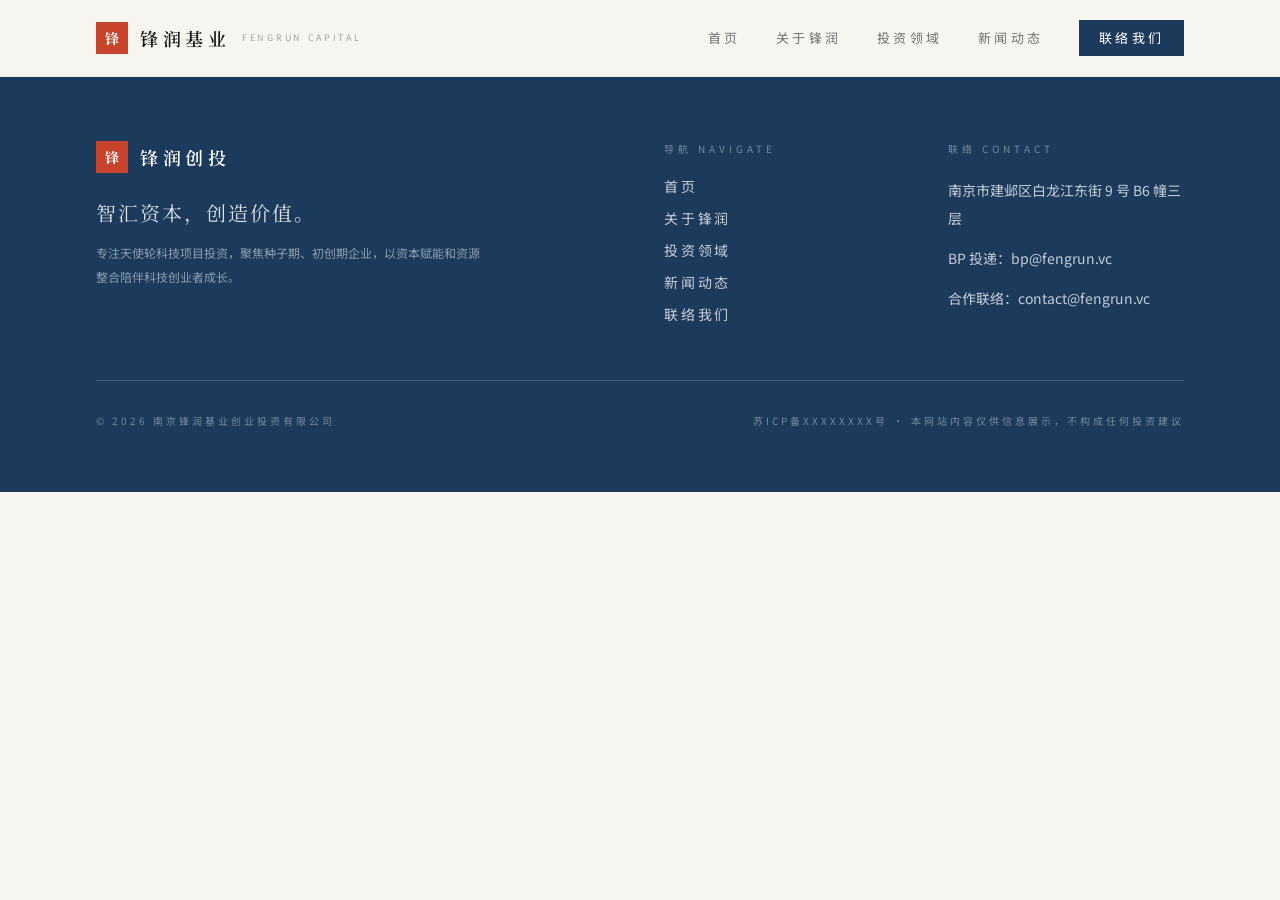
==== commit 328286b9: "移除核心团队板块，重新构建部署" ====
--- a/index.html
+++ b/index.html
@@ -11,8 +11,8 @@
       href="https://fonts.googleapis.com/css2?family=Fraunces:ital,opsz,wght@0,9..144,300;0,9..144,400;0,9..144,500;0,9..144,600;1,9..144,300;1,9..144,400&family=Noto+Serif+SC:wght@400;500;600;700;900&family=Noto+Sans+SC:wght@300;400;500;700&family=IBM+Plex+Mono:wght@300;400;500&display=swap"
       rel="stylesheet"
     />
-    <script type="module" crossorigin src="./assets/index-BMlHdgvs.js"></script>
-    <link rel="stylesheet" crossorigin href="./assets/index-G_XiAsbJ.css">
+    <script type="module" crossorigin src="./assets/index-BvKFUAB3.js"></script>
+    <link rel="stylesheet" crossorigin href="./assets/index-B7MIzdiK.css">
   </head>
   <body>
     <div id="root"></div>
--- a/assets/index-B7MIzdiK.css
+++ b/assets/index-B7MIzdiK.css
@@ -0,0 +1 @@
+*,:before,:after{--tw-border-spacing-x: 0;--tw-border-spacing-y: 0;--tw-translate-x: 0;--tw-translate-y: 0;--tw-rotate: 0;--tw-skew-x: 0;--tw-skew-y: 0;--tw-scale-x: 1;--tw-scale-y: 1;--tw-pan-x: ;--tw-pan-y: ;--tw-pinch-zoom: ;--tw-scroll-snap-strictness: proximity;--tw-gradient-from-position: ;--tw-gradient-via-position: ;--tw-gradient-to-position: ;--tw-ordinal: ;--tw-slashed-zero: ;--tw-numeric-figure: ;--tw-numeric-spacing: ;--tw-numeric-fraction: ;--tw-ring-inset: ;--tw-ring-offset-width: 0px;--tw-ring-offset-color: #fff;--tw-ring-color: rgb(59 130 246 / .5);--tw-ring-offset-shadow: 0 0 #0000;--tw-ring-shadow: 0 0 #0000;--tw-shadow: 0 0 #0000;--tw-shadow-colored: 0 0 #0000;--tw-blur: ;--tw-brightness: ;--tw-contrast: ;--tw-grayscale: ;--tw-hue-rotate: ;--tw-invert: ;--tw-saturate: ;--tw-sepia: ;--tw-drop-shadow: ;--tw-backdrop-blur: ;--tw-backdrop-brightness: ;--tw-backdrop-contrast: ;--tw-backdrop-grayscale: ;--tw-backdrop-hue-rotate: ;--tw-backdrop-invert: ;--tw-backdrop-opacity: ;--tw-backdrop-saturate: ;--tw-backdrop-sepia: ;--tw-contain-size: ;--tw-contain-layout: ;--tw-contain-paint: ;--tw-contain-style: }::backdrop{--tw-border-spacing-x: 0;--tw-border-spacing-y: 0;--tw-translate-x: 0;--tw-translate-y: 0;--tw-rotate: 0;--tw-skew-x: 0;--tw-skew-y: 0;--tw-scale-x: 1;--tw-scale-y: 1;--tw-pan-x: ;--tw-pan-y: ;--tw-pinch-zoom: ;--tw-scroll-snap-strictness: proximity;--tw-gradient-from-position: ;--tw-gradient-via-position: ;--tw-gradient-to-position: ;--tw-ordinal: ;--tw-slashed-zero: ;--tw-numeric-figure: ;--tw-numeric-spacing: ;--tw-numeric-fraction: ;--tw-ring-inset: ;--tw-ring-offset-width: 0px;--tw-ring-offset-color: #fff;--tw-ring-color: rgb(59 130 246 / .5);--tw-ring-offset-shadow: 0 0 #0000;--tw-ring-shadow: 0 0 #0000;--tw-shadow: 0 0 #0000;--tw-shadow-colored: 0 0 #0000;--tw-blur: ;--tw-brightness: ;--tw-contrast: ;--tw-grayscale: ;--tw-hue-rotate: ;--tw-invert: ;--tw-saturate: ;--tw-sepia: ;--tw-drop-shadow: ;--tw-backdrop-blur: ;--tw-backdrop-brightness: ;--tw-backdrop-contrast: ;--tw-backdrop-grayscale: ;--tw-backdrop-hue-rotate: ;--tw-backdrop-invert: ;--tw-backdrop-opacity: ;--tw-backdrop-saturate: ;--tw-backdrop-sepia: ;--tw-contain-size: ;--tw-contain-layout: ;--tw-contain-paint: ;--tw-contain-style: }*,:before,:after{box-sizing:border-box;border-width:0;border-style:solid;border-color:#e5e7eb}:before,:after{--tw-content: ""}html,:host{line-height:1.5;-webkit-text-size-adjust:100%;-moz-tab-size:4;-o-tab-size:4;tab-size:4;font-family:ui-sans-serif,system-ui,sans-serif,"Apple Color Emoji","Segoe UI Emoji",Segoe UI Symbol,"Noto Color Emoji";font-feature-settings:normal;font-variation-settings:normal;-webkit-tap-highlight-color:transparent}body{margin:0;line-height:inherit}hr{height:0;color:inherit;border-top-width:1px}abbr:where([title]){-webkit-text-decoration:underline dotted;text-decoration:underline dotted}h1,h2,h3,h4,h5,h6{font-size:inherit;font-weight:inherit}a{color:inherit;text-decoration:inherit}b,strong{font-weight:bolder}code,kbd,samp,pre{font-family:ui-monospace,SFMono-Regular,Menlo,Monaco,Consolas,Liberation Mono,Courier New,monospace;font-feature-settings:normal;font-variation-settings:normal;font-size:1em}small{font-size:80%}sub,sup{font-size:75%;line-height:0;position:relative;vertical-align:baseline}sub{bottom:-.25em}sup{top:-.5em}table{text-indent:0;border-color:inherit;border-collapse:collapse}button,input,optgroup,select,textarea{font-family:inherit;font-feature-settings:inherit;font-variation-settings:inherit;font-size:100%;font-weight:inherit;line-height:inherit;letter-spacing:inherit;color:inherit;margin:0;padding:0}button,select{text-transform:none}button,input:where([type=button]),input:where([type=reset]),input:where([type=submit]){-webkit-appearance:button;background-color:transparent;background-image:none}:-moz-focusring{outline:auto}:-moz-ui-invalid{box-shadow:none}progress{vertical-align:baseline}::-webkit-inner-spin-button,::-webkit-outer-spin-button{height:auto}[type=search]{-webkit-appearance:textfield;outline-offset:-2px}::-webkit-search-decoration{-webkit-appearance:none}::-webkit-file-upload-button{-webkit-appearance:button;font:inherit}summary{display:list-item}blockquote,dl,dd,h1,h2,h3,h4,h5,h6,hr,figure,p,pre{margin:0}fieldset{margin:0;padding:0}legend{padding:0}ol,ul,menu{list-style:none;margin:0;padding:0}dialog{padding:0}textarea{resize:vertical}input::-moz-placeholder,textarea::-moz-placeholder{opacity:1;color:#9ca3af}input::placeholder,textarea::placeholder{opacity:1;color:#9ca3af}button,[role=button]{cursor:pointer}:disabled{cursor:default}img,svg,video,canvas,audio,iframe,embed,object{display:block;vertical-align:middle}img,video{max-width:100%;height:auto}[hidden]:where(:not([hidden=until-found])){display:none}:root{--background: 0 0% 100%;--foreground: 240 10% 3.9%;--card: 0 0% 100%;--card-foreground: 240 10% 3.9%;--popover: 0 0% 100%;--popover-foreground: 240 10% 3.9%;--primary: 240 5.9% 10%;--primary-foreground: 0 0% 98%;--secondary: 240 4.8% 95.9%;--secondary-foreground: 240 5.9% 10%;--muted: 240 4.8% 95.9%;--muted-foreground: 240 3.8% 46.1%;--accent: 240 4.8% 95.9%;--accent-foreground: 240 5.9% 10%;--destructive: 0 84.2% 60.2%;--destructive-foreground: 0 0% 98%;--border: 240 5.9% 90%;--input: 240 5.9% 90%;--ring: 240 5.9% 10%;--radius: .625rem;--sidebar-background: 0 0% 98%;--sidebar-foreground: 240 5.3% 26.1%;--sidebar-primary: 240 5.9% 10%;--sidebar-primary-foreground: 0 0% 98%;--sidebar-accent: 240 4.8% 95.9%;--sidebar-accent-foreground: 240 5.9% 10%;--sidebar-border: 220 13% 91%;--sidebar-ring: 217.2 91.2% 59.8%}.dark{--background: 240 10% 3.9%;--foreground: 0 0% 98%;--card: 240 10% 3.9%;--card-foreground: 0 0% 98%;--popover: 240 10% 3.9%;--popover-foreground: 0 0% 98%;--primary: 0 0% 98%;--primary-foreground: 240 5.9% 10%;--secondary: 240 3.7% 15.9%;--secondary-foreground: 0 0% 98%;--muted: 240 3.7% 15.9%;--muted-foreground: 240 5% 64.9%;--accent: 240 3.7% 15.9%;--accent-foreground: 0 0% 98%;--destructive: 0 62.8% 30.6%;--destructive-foreground: 0 0% 98%;--border: 240 3.7% 15.9%;--input: 240 3.7% 15.9%;--ring: 240 4.9% 83.9%;--sidebar-background: 240 5.9% 10%;--sidebar-foreground: 240 4.8% 95.9%;--sidebar-primary: 224.3 76.3% 48%;--sidebar-primary-foreground: 0 0% 100%;--sidebar-accent: 240 3.7% 15.9%;--sidebar-accent-foreground: 240 4.8% 95.9%;--sidebar-border: 240 3.7% 15.9%;--sidebar-ring: 217.2 91.2% 59.8%}*{border-color:hsl(var(--border))}body{background-color:hsl(var(--background));color:hsl(var(--foreground))}.sr-only{position:absolute;width:1px;height:1px;padding:0;margin:-1px;overflow:hidden;clip:rect(0,0,0,0);white-space:nowrap;border-width:0}.pointer-events-none{pointer-events:none}.visible{visibility:visible}.invisible{visibility:hidden}.fixed{position:fixed}.absolute{position:absolute}.relative{position:relative}.sticky{position:sticky}.inset-0{inset:0}.inset-x-0{left:0;right:0}.inset-y-0{top:0;bottom:0}.-bottom-12{bottom:-3rem}.-left-12{left:-3rem}.-right-12{right:-3rem}.-top-12{top:-3rem}.bottom-0{bottom:0}.bottom-3{bottom:.75rem}.bottom-4{bottom:1rem}.left-0{left:0}.left-1\/2{left:50%}.left-2{left:.5rem}.left-4{left:1rem}.left-5{left:1.25rem}.left-\[50\%\]{left:50%}.right-0{right:0}.right-1{right:.25rem}.right-2{right:.5rem}.right-3{right:.75rem}.right-4{right:1rem}.right-5{right:1.25rem}.top-0{top:0}.top-1\.5{top:.375rem}.top-1\/2{top:50%}.top-3\.5{top:.875rem}.top-4{top:1rem}.top-\[1px\]{top:1px}.top-\[50\%\]{top:50%}.top-\[60\%\]{top:60%}.top-full{top:100%}.isolate{isolation:isolate}.z-10{z-index:10}.z-20{z-index:20}.z-40{z-index:40}.z-50{z-index:50}.z-\[1\]{z-index:1}.order-first{order:-9999}.order-last{order:9999}.col-start-2{grid-column-start:2}.row-span-2{grid-row:span 2 / span 2}.row-start-1{grid-row-start:1}.\!m-0{margin:0!important}.-mx-1{margin-left:-.25rem;margin-right:-.25rem}.-my-2{margin-top:-.5rem;margin-bottom:-.5rem}.mx-2{margin-left:.5rem;margin-right:.5rem}.mx-3\.5{margin-left:.875rem;margin-right:.875rem}.mx-auto{margin-left:auto;margin-right:auto}.my-0{margin-top:0;margin-bottom:0}.my-0\.5{margin-top:.125rem;margin-bottom:.125rem}.my-1{margin-top:.25rem;margin-bottom:.25rem}.-ml-4{margin-left:-1rem}.-mt-4{margin-top:-1rem}.mb-10{margin-bottom:2.5rem}.mb-12{margin-bottom:3rem}.mb-14{margin-bottom:3.5rem}.mb-2{margin-bottom:.5rem}.mb-24{margin-bottom:6rem}.mb-3{margin-bottom:.75rem}.mb-4{margin-bottom:1rem}.ml-1{margin-left:.25rem}.ml-4{margin-left:1rem}.ml-auto{margin-left:auto}.mt-1\.5{margin-top:.375rem}.mt-10{margin-top:2.5rem}.mt-12{margin-top:3rem}.mt-14{margin-top:3.5rem}.mt-2{margin-top:.5rem}.mt-3{margin-top:.75rem}.mt-4{margin-top:1rem}.mt-5{margin-top:1.25rem}.mt-6{margin-top:1.5rem}.mt-7{margin-top:1.75rem}.mt-8{margin-top:2rem}.mt-auto{margin-top:auto}.line-clamp-1{overflow:hidden;display:-webkit-box;-webkit-box-orient:vertical;-webkit-line-clamp:1}.line-clamp-2{overflow:hidden;display:-webkit-box;-webkit-box-orient:vertical;-webkit-line-clamp:2}.block{display:block}.inline-block{display:inline-block}.flex{display:flex}.inline-flex{display:inline-flex}.table{display:table}.table-caption{display:table-caption}.table-cell{display:table-cell}.table-row{display:table-row}.grid{display:grid}.hidden{display:none}.aspect-square{aspect-ratio:1 / 1}.aspect-video{aspect-ratio:16 / 9}.size-10{width:2.5rem;height:2.5rem}.size-2{width:.5rem;height:.5rem}.size-2\.5{width:.625rem;height:.625rem}.size-3{width:.75rem;height:.75rem}.size-3\.5{width:.875rem;height:.875rem}.size-4{width:1rem;height:1rem}.size-6{width:1.5rem;height:1.5rem}.size-7{width:1.75rem;height:1.75rem}.size-8{width:2rem;height:2rem}.size-9{width:2.25rem;height:2.25rem}.size-auto{width:auto;height:auto}.size-full{width:100%;height:100%}.h-1\.5{height:.375rem}.h-10{height:2.5rem}.h-12{height:3rem}.h-16{height:4rem}.h-2{height:.5rem}.h-2\.5{height:.625rem}.h-20{height:5rem}.h-4{height:1rem}.h-40{height:10rem}.h-44{height:11rem}.h-5{height:1.25rem}.h-52{height:13rem}.h-6{height:1.5rem}.h-64{height:16rem}.h-7{height:1.75rem}.h-8{height:2rem}.h-9{height:2.25rem}.h-\[1\.15rem\]{height:1.15rem}.h-\[22rem\]{height:22rem}.h-\[calc\(100\%-1px\)\]{height:calc(100% - 1px)}.h-\[var\(--radix-navigation-menu-viewport-height\)\]{height:var(--radix-navigation-menu-viewport-height)}.h-\[var\(--radix-select-trigger-height\)\]{height:var(--radix-select-trigger-height)}.h-auto{height:auto}.h-fit{height:-moz-fit-content;height:fit-content}.h-full{height:100%}.h-px{height:1px}.h-svh{height:100svh}.max-h-\[300px\]{max-height:300px}.min-h-0{min-height:0px}.min-h-16{min-height:4rem}.min-h-4{min-height:1rem}.min-h-\[70vh\]{min-height:70vh}.min-h-screen{min-height:100vh}.min-h-svh{min-height:100svh}.w-0{width:0px}.w-1{width:.25rem}.w-10{width:2.5rem}.w-12{width:3rem}.w-14{width:3.5rem}.w-16{width:4rem}.w-2{width:.5rem}.w-2\.5{width:.625rem}.w-20{width:5rem}.w-24{width:6rem}.w-3{width:.75rem}.w-3\/4{width:75%}.w-32{width:8rem}.w-4{width:1rem}.w-5{width:1.25rem}.w-64{width:16rem}.w-72{width:18rem}.w-8{width:2rem}.w-9{width:2.25rem}.w-\[100px\]{width:100px}.w-auto{width:auto}.w-fit{width:-moz-fit-content;width:fit-content}.w-full{width:100%}.w-max{width:-moz-max-content;width:max-content}.w-px{width:1px}.min-w-0{min-width:0px}.min-w-10{min-width:2.5rem}.min-w-5{min-width:1.25rem}.min-w-8{min-width:2rem}.min-w-9{min-width:2.25rem}.min-w-\[12rem\]{min-width:12rem}.min-w-\[8rem\]{min-width:8rem}.min-w-\[var\(--radix-select-trigger-width\)\]{min-width:var(--radix-select-trigger-width)}.max-w-2xl{max-width:42rem}.max-w-3xl{max-width:48rem}.max-w-6xl{max-width:72rem}.max-w-\[calc\(100\%-2rem\)\]{max-width:calc(100% - 2rem)}.max-w-lg{max-width:32rem}.max-w-max{max-width:-moz-max-content;max-width:max-content}.max-w-sm{max-width:24rem}.max-w-xl{max-width:36rem}.flex-1{flex:1 1 0%}.shrink-0{flex-shrink:0}.grow{flex-grow:1}.grow-0{flex-grow:0}.basis-full{flex-basis:100%}.caption-bottom{caption-side:bottom}.border-collapse{border-collapse:collapse}.-translate-x-1\/2{--tw-translate-x: -50%;transform:translate(var(--tw-translate-x),var(--tw-translate-y)) rotate(var(--tw-rotate)) skew(var(--tw-skew-x)) skewY(var(--tw-skew-y)) scaleX(var(--tw-scale-x)) scaleY(var(--tw-scale-y))}.-translate-x-px{--tw-translate-x: -1px;transform:translate(var(--tw-translate-x),var(--tw-translate-y)) rotate(var(--tw-rotate)) skew(var(--tw-skew-x)) skewY(var(--tw-skew-y)) scaleX(var(--tw-scale-x)) scaleY(var(--tw-scale-y))}.-translate-y-1\/2{--tw-translate-y: -50%;transform:translate(var(--tw-translate-x),var(--tw-translate-y)) rotate(var(--tw-rotate)) skew(var(--tw-skew-x)) skewY(var(--tw-skew-y)) scaleX(var(--tw-scale-x)) scaleY(var(--tw-scale-y))}.-translate-y-\[3px\]{--tw-translate-y: -3px;transform:translate(var(--tw-translate-x),var(--tw-translate-y)) rotate(var(--tw-rotate)) skew(var(--tw-skew-x)) skewY(var(--tw-skew-y)) scaleX(var(--tw-scale-x)) scaleY(var(--tw-scale-y))}.translate-x-\[-50\%\]{--tw-translate-x: -50%;transform:translate(var(--tw-translate-x),var(--tw-translate-y)) rotate(var(--tw-rotate)) skew(var(--tw-skew-x)) skewY(var(--tw-skew-y)) scaleX(var(--tw-scale-x)) scaleY(var(--tw-scale-y))}.translate-x-px{--tw-translate-x: 1px;transform:translate(var(--tw-translate-x),var(--tw-translate-y)) rotate(var(--tw-rotate)) skew(var(--tw-skew-x)) skewY(var(--tw-skew-y)) scaleX(var(--tw-scale-x)) scaleY(var(--tw-scale-y))}.translate-y-0\.5{--tw-translate-y: .125rem;transform:translate(var(--tw-translate-x),var(--tw-translate-y)) rotate(var(--tw-rotate)) skew(var(--tw-skew-x)) skewY(var(--tw-skew-y)) scaleX(var(--tw-scale-x)) scaleY(var(--tw-scale-y))}.translate-y-\[-50\%\]{--tw-translate-y: -50%;transform:translate(var(--tw-translate-x),var(--tw-translate-y)) rotate(var(--tw-rotate)) skew(var(--tw-skew-x)) skewY(var(--tw-skew-y)) scaleX(var(--tw-scale-x)) scaleY(var(--tw-scale-y))}.translate-y-\[3\.5px\]{--tw-translate-y: 3.5px;transform:translate(var(--tw-translate-x),var(--tw-translate-y)) rotate(var(--tw-rotate)) skew(var(--tw-skew-x)) skewY(var(--tw-skew-y)) scaleX(var(--tw-scale-x)) scaleY(var(--tw-scale-y))}.translate-y-\[calc\(-50\%_-_2px\)\]{--tw-translate-y: calc(-50% - 2px) ;transform:translate(var(--tw-translate-x),var(--tw-translate-y)) rotate(var(--tw-rotate)) skew(var(--tw-skew-x)) skewY(var(--tw-skew-y)) scaleX(var(--tw-scale-x)) scaleY(var(--tw-scale-y))}.-rotate-45{--tw-rotate: -45deg;transform:translate(var(--tw-translate-x),var(--tw-translate-y)) rotate(var(--tw-rotate)) skew(var(--tw-skew-x)) skewY(var(--tw-skew-y)) scaleX(var(--tw-scale-x)) scaleY(var(--tw-scale-y))}.rotate-45{--tw-rotate: 45deg;transform:translate(var(--tw-translate-x),var(--tw-translate-y)) rotate(var(--tw-rotate)) skew(var(--tw-skew-x)) skewY(var(--tw-skew-y)) scaleX(var(--tw-scale-x)) scaleY(var(--tw-scale-y))}.rotate-90{--tw-rotate: 90deg;transform:translate(var(--tw-translate-x),var(--tw-translate-y)) rotate(var(--tw-rotate)) skew(var(--tw-skew-x)) skewY(var(--tw-skew-y)) scaleX(var(--tw-scale-x)) scaleY(var(--tw-scale-y))}.transform{transform:translate(var(--tw-translate-x),var(--tw-translate-y)) rotate(var(--tw-rotate)) skew(var(--tw-skew-x)) skewY(var(--tw-skew-y)) scaleX(var(--tw-scale-x)) scaleY(var(--tw-scale-y))}@keyframes caret-blink{0%,70%,to{opacity:1}20%,50%{opacity:0}}.animate-caret-blink{animation:caret-blink 1.25s ease-out infinite}@keyframes pulse{50%{opacity:.5}}.animate-pulse{animation:pulse 2s cubic-bezier(.4,0,.6,1) infinite}@keyframes spin{to{transform:rotate(360deg)}}.animate-spin{animation:spin 1s linear infinite}.cursor-default{cursor:default}.cursor-pointer{cursor:pointer}.cursor-text{cursor:text}.touch-none{touch-action:none}.select-none{-webkit-user-select:none;-moz-user-select:none;user-select:none}.resize-none{resize:none}.scroll-my-1{scroll-margin-top:.25rem;scroll-margin-bottom:.25rem}.scroll-py-1{scroll-padding-top:.25rem;scroll-padding-bottom:.25rem}.list-disc{list-style-type:disc}.list-none{list-style-type:none}.auto-rows-min{grid-auto-rows:min-content}.grid-cols-2{grid-template-columns:repeat(2,minmax(0,1fr))}.grid-cols-\[0_1fr\]{grid-template-columns:0 1fr}.grid-rows-\[auto_auto\]{grid-template-rows:auto auto}.flex-row{flex-direction:row}.flex-col{flex-direction:column}.flex-col-reverse{flex-direction:column-reverse}.flex-wrap{flex-wrap:wrap}.place-content-center{place-content:center}.items-start{align-items:flex-start}.items-end{align-items:flex-end}.items-center{align-items:center}.items-baseline{align-items:baseline}.items-stretch{align-items:stretch}.justify-start{justify-content:flex-start}.justify-center{justify-content:center}.justify-between{justify-content:space-between}.justify-items-start{justify-items:start}.gap-0\.5{gap:.125rem}.gap-1{gap:.25rem}.gap-1\.5{gap:.375rem}.gap-10{gap:2.5rem}.gap-12{gap:3rem}.gap-14{gap:3.5rem}.gap-2{gap:.5rem}.gap-2\.5{gap:.625rem}.gap-3{gap:.75rem}.gap-4{gap:1rem}.gap-6{gap:1.5rem}.gap-7{gap:1.75rem}.gap-8{gap:2rem}.gap-9{gap:2.25rem}.gap-\[--spacing\(var\(--gap\)\)\]{gap:var(--spacing(var(--gap)))}.gap-px{gap:1px}.gap-y-0\.5{row-gap:.125rem}.gap-y-10{row-gap:2.5rem}.space-y-3>:not([hidden])~:not([hidden]){--tw-space-y-reverse: 0;margin-top:calc(.75rem * calc(1 - var(--tw-space-y-reverse)));margin-bottom:calc(.75rem * var(--tw-space-y-reverse))}.space-y-8>:not([hidden])~:not([hidden]){--tw-space-y-reverse: 0;margin-top:calc(2rem * calc(1 - var(--tw-space-y-reverse)));margin-bottom:calc(2rem * var(--tw-space-y-reverse))}.self-start{align-self:flex-start}.self-stretch{align-self:stretch}.justify-self-end{justify-self:end}.overflow-auto{overflow:auto}.overflow-hidden{overflow:hidden}.overflow-x-auto{overflow-x:auto}.overflow-y-auto{overflow-y:auto}.overflow-x-hidden{overflow-x:hidden}.whitespace-nowrap{white-space:nowrap}.text-balance{text-wrap:balance}.break-words{overflow-wrap:break-word}.rounded-\[2px\]{border-radius:2px}.rounded-\[4px\]{border-radius:4px}.rounded-\[calc\(var\(--radius\)-5px\)\]{border-radius:calc(var(--radius) - 5px)}.rounded-\[inherit\]{border-radius:inherit}.rounded-full{border-radius:9999px}.rounded-lg{border-radius:var(--radius)}.rounded-md{border-radius:calc(var(--radius) - 2px)}.rounded-none{border-radius:0}.rounded-sm{border-radius:calc(var(--radius) - 4px)}.rounded-xl{border-radius:calc(var(--radius) + 4px)}.rounded-xs{border-radius:calc(var(--radius) - 6px)}.rounded-l-md{border-top-left-radius:calc(var(--radius) - 2px);border-bottom-left-radius:calc(var(--radius) - 2px)}.rounded-r-md{border-top-right-radius:calc(var(--radius) - 2px);border-bottom-right-radius:calc(var(--radius) - 2px)}.rounded-tl-sm{border-top-left-radius:calc(var(--radius) - 4px)}.border{border-width:1px}.border-0{border-width:0px}.border-\[1\.5px\]{border-width:1.5px}.border-y{border-top-width:1px;border-bottom-width:1px}.border-b{border-bottom-width:1px}.border-l{border-left-width:1px}.border-r{border-right-width:1px}.border-t{border-top-width:1px}.border-dashed{border-style:dashed}.border-border{border-color:hsl(var(--border))}.border-border\/50{border-color:hsl(var(--border) / .5)}.border-input{border-color:hsl(var(--input))}.border-neutral-200{--tw-border-opacity: 1;border-color:rgb(229 229 229 / var(--tw-border-opacity, 1))}.border-neutral-200\/80{border-color:#e5e5e5cc}.border-neutral-300{--tw-border-opacity: 1;border-color:rgb(212 212 212 / var(--tw-border-opacity, 1))}.border-neutral-900{--tw-border-opacity: 1;border-color:rgb(23 23 23 / var(--tw-border-opacity, 1))}.border-primary{border-color:hsl(var(--primary))}.border-sidebar-border{border-color:hsl(var(--sidebar-border))}.border-transparent{border-color:transparent}.border-white\/15{border-color:#ffffff26}.border-white\/30{border-color:#ffffff4d}.border-l-transparent{border-left-color:transparent}.border-t-transparent{border-top-color:transparent}.bg-accent{background-color:hsl(var(--accent))}.bg-background{background-color:hsl(var(--background))}.bg-black\/30{background-color:#0000004d}.bg-black\/50{background-color:#00000080}.bg-border{background-color:hsl(var(--border))}.bg-card{background-color:hsl(var(--card))}.bg-destructive{--tw-bg-opacity: 1;background-color:hsl(var(--destructive) / var(--tw-bg-opacity, 1))}.bg-foreground{background-color:hsl(var(--foreground))}.bg-input{background-color:hsl(var(--input))}.bg-muted{background-color:hsl(var(--muted))}.bg-muted\/50{background-color:hsl(var(--muted) / .5)}.bg-neutral-300{--tw-bg-opacity: 1;background-color:rgb(212 212 212 / var(--tw-bg-opacity, 1))}.bg-neutral-800{--tw-bg-opacity: 1;background-color:rgb(38 38 38 / var(--tw-bg-opacity, 1))}.bg-popover{background-color:hsl(var(--popover))}.bg-primary{background-color:hsl(var(--primary))}.bg-primary\/20{background-color:hsl(var(--primary) / .2)}.bg-secondary{background-color:hsl(var(--secondary))}.bg-sidebar{background-color:hsl(var(--sidebar-background))}.bg-sidebar-border{background-color:hsl(var(--sidebar-border))}.bg-transparent{background-color:transparent}.bg-white{--tw-bg-opacity: 1;background-color:rgb(255 255 255 / var(--tw-bg-opacity, 1))}.bg-white\/15{background-color:#ffffff26}.fill-current{fill:currentColor}.fill-foreground{fill:hsl(var(--foreground))}.fill-primary{fill:hsl(var(--primary))}.object-cover{-o-object-fit:cover;object-fit:cover}.p-0{padding:0}.p-1{padding:.25rem}.p-2{padding:.5rem}.p-3{padding:.75rem}.p-4{padding:1rem}.p-6{padding:1.5rem}.p-\[3px\]{padding:3px}.p-px{padding:1px}.px-1{padding-left:.25rem;padding-right:.25rem}.px-1\.5{padding-left:.375rem;padding-right:.375rem}.px-10{padding-left:2.5rem;padding-right:2.5rem}.px-2{padding-left:.5rem;padding-right:.5rem}.px-2\.5{padding-left:.625rem;padding-right:.625rem}.px-3{padding-left:.75rem;padding-right:.75rem}.px-4{padding-left:1rem;padding-right:1rem}.px-5{padding-left:1.25rem;padding-right:1.25rem}.px-6{padding-left:1.5rem;padding-right:1.5rem}.px-7{padding-left:1.75rem;padding-right:1.75rem}.px-8{padding-left:2rem;padding-right:2rem}.px-9{padding-left:2.25rem;padding-right:2.25rem}.py-0\.5{padding-top:.125rem;padding-bottom:.125rem}.py-1{padding-top:.25rem;padding-bottom:.25rem}.py-1\.5{padding-top:.375rem;padding-bottom:.375rem}.py-10{padding-top:2.5rem;padding-bottom:2.5rem}.py-11{padding-top:2.75rem;padding-bottom:2.75rem}.py-12{padding-top:3rem;padding-bottom:3rem}.py-14{padding-top:3.5rem;padding-bottom:3.5rem}.py-16{padding-top:4rem;padding-bottom:4rem}.py-2{padding-top:.5rem;padding-bottom:.5rem}.py-20{padding-top:5rem;padding-bottom:5rem}.py-24{padding-top:6rem;padding-bottom:6rem}.py-3{padding-top:.75rem;padding-bottom:.75rem}.py-3\.5{padding-top:.875rem;padding-bottom:.875rem}.py-4{padding-top:1rem;padding-bottom:1rem}.py-5{padding-top:1.25rem;padding-bottom:1.25rem}.py-6{padding-top:1.5rem;padding-bottom:1.5rem}.py-7{padding-top:1.75rem;padding-bottom:1.75rem}.py-8{padding-top:2rem;padding-bottom:2rem}.py-9{padding-top:2.25rem;padding-bottom:2.25rem}.pb-0\.5{padding-bottom:.125rem}.pb-1{padding-bottom:.25rem}.pb-16{padding-bottom:4rem}.pb-2{padding-bottom:.5rem}.pb-20{padding-bottom:5rem}.pb-24{padding-bottom:6rem}.pb-3{padding-bottom:.75rem}.pb-4{padding-bottom:1rem}.pl-2{padding-left:.5rem}.pl-3{padding-left:.75rem}.pl-4{padding-left:1rem}.pl-6{padding-left:1.5rem}.pl-8{padding-left:2rem}.pr-1{padding-right:.25rem}.pr-2{padding-right:.5rem}.pr-2\.5{padding-right:.625rem}.pr-3{padding-right:.75rem}.pr-8{padding-right:2rem}.pt-0{padding-top:0}.pt-10{padding-top:2.5rem}.pt-12{padding-top:3rem}.pt-16{padding-top:4rem}.pt-20{padding-top:5rem}.pt-3{padding-top:.75rem}.pt-4{padding-top:1rem}.pt-8{padding-top:2rem}.text-left{text-align:left}.text-center{text-align:center}.text-right{text-align:right}.align-middle{vertical-align:middle}.font-mono{font-family:ui-monospace,SFMono-Regular,Menlo,Monaco,Consolas,Liberation Mono,Courier New,monospace}.font-sans{font-family:ui-sans-serif,system-ui,sans-serif,"Apple Color Emoji","Segoe UI Emoji",Segoe UI Symbol,"Noto Color Emoji"}.text-2xl{font-size:1.5rem;line-height:2rem}.text-3xl{font-size:1.875rem;line-height:2.25rem}.text-4xl{font-size:2.25rem;line-height:2.5rem}.text-5xl{font-size:3rem;line-height:1}.text-6xl{font-size:3.75rem;line-height:1}.text-\[0\.8rem\]{font-size:.8rem}.text-\[10px\]{font-size:10px}.text-\[11px\]{font-size:11px}.text-\[13px\]{font-size:13px}.text-\[9px\]{font-size:9px}.text-base{font-size:1rem;line-height:1.5rem}.text-lg{font-size:1.125rem;line-height:1.75rem}.text-sm{font-size:.875rem;line-height:1.25rem}.text-sm\/relaxed{font-size:.875rem;line-height:1.625}.text-xl{font-size:1.25rem;line-height:1.75rem}.text-xs{font-size:.75rem;line-height:1rem}.font-bold{font-weight:700}.font-medium{font-weight:500}.font-normal{font-weight:400}.font-semibold{font-weight:600}.tabular-nums{--tw-numeric-spacing: tabular-nums;font-variant-numeric:var(--tw-ordinal) var(--tw-slashed-zero) var(--tw-numeric-figure) var(--tw-numeric-spacing) var(--tw-numeric-fraction)}.leading-5{line-height:1.25rem}.leading-6{line-height:1.5rem}.leading-7{line-height:1.75rem}.leading-8{line-height:2rem}.leading-9{line-height:2.25rem}.leading-\[1\.3\]{line-height:1.3}.leading-loose{line-height:2}.leading-none{line-height:1}.leading-normal{line-height:1.5}.leading-relaxed{line-height:1.625}.leading-snug{line-height:1.375}.leading-tight{line-height:1.25}.tracking-\[0\.08em\]{letter-spacing:.08em}.tracking-\[0\.12em\]{letter-spacing:.12em}.tracking-\[0\.15em\]{letter-spacing:.15em}.tracking-\[0\.1em\]{letter-spacing:.1em}.tracking-\[0\.25em\]{letter-spacing:.25em}.tracking-\[0\.2em\]{letter-spacing:.2em}.tracking-\[0\.3em\]{letter-spacing:.3em}.tracking-\[0\.4em\]{letter-spacing:.4em}.tracking-\[0\.5em\]{letter-spacing:.5em}.tracking-\[0\.6em\]{letter-spacing:.6em}.tracking-tight{letter-spacing:-.025em}.tracking-wide{letter-spacing:.025em}.tracking-wider{letter-spacing:.05em}.tracking-widest{letter-spacing:.1em}.text-\[\#E8B4A0\]{--tw-text-opacity: 1;color:rgb(232 180 160 / var(--tw-text-opacity, 1))}.text-accent-foreground{color:hsl(var(--accent-foreground))}.text-background{color:hsl(var(--background))}.text-card-foreground{color:hsl(var(--card-foreground))}.text-current{color:currentColor}.text-destructive{--tw-text-opacity: 1;color:hsl(var(--destructive) / var(--tw-text-opacity, 1))}.text-foreground{color:hsl(var(--foreground))}.text-muted-foreground{color:hsl(var(--muted-foreground))}.text-neutral-400{--tw-text-opacity: 1;color:rgb(163 163 163 / var(--tw-text-opacity, 1))}.text-neutral-500{--tw-text-opacity: 1;color:rgb(115 115 115 / var(--tw-text-opacity, 1))}.text-neutral-600{--tw-text-opacity: 1;color:rgb(82 82 82 / var(--tw-text-opacity, 1))}.text-neutral-900{--tw-text-opacity: 1;color:rgb(23 23 23 / var(--tw-text-opacity, 1))}.text-popover-foreground{color:hsl(var(--popover-foreground))}.text-primary{color:hsl(var(--primary))}.text-primary-foreground{color:hsl(var(--primary-foreground))}.text-secondary-foreground{color:hsl(var(--secondary-foreground))}.text-sidebar-foreground{color:hsl(var(--sidebar-foreground))}.text-sidebar-foreground\/70{color:hsl(var(--sidebar-foreground) / .7)}.text-white{--tw-text-opacity: 1;color:rgb(255 255 255 / var(--tw-text-opacity, 1))}.text-white\/40{color:#fff6}.text-white\/50{color:#ffffff80}.text-white\/60{color:#fff9}.text-white\/70{color:#ffffffb3}.text-white\/75{color:#ffffffbf}.text-white\/80{color:#fffc}.text-white\/85{color:#ffffffd9}.underline-offset-4{text-underline-offset:4px}.opacity-0{opacity:0}.opacity-30{opacity:.3}.opacity-50{opacity:.5}.opacity-60{opacity:.6}.opacity-70{opacity:.7}.shadow{--tw-shadow: 0 1px 3px 0 rgb(0 0 0 / .1), 0 1px 2px -1px rgb(0 0 0 / .1);--tw-shadow-colored: 0 1px 3px 0 var(--tw-shadow-color), 0 1px 2px -1px var(--tw-shadow-color);box-shadow:var(--tw-ring-offset-shadow, 0 0 #0000),var(--tw-ring-shadow, 0 0 #0000),var(--tw-shadow)}.shadow-\[0_0_0_1px_hsl\(var\(--sidebar-border\)\)\]{--tw-shadow: 0 0 0 1px hsl(var(--sidebar-border));--tw-shadow-colored: 0 0 0 1px var(--tw-shadow-color);box-shadow:var(--tw-ring-offset-shadow, 0 0 #0000),var(--tw-ring-shadow, 0 0 #0000),var(--tw-shadow)}.shadow-lg{--tw-shadow: 0 10px 15px -3px rgb(0 0 0 / .1), 0 4px 6px -4px rgb(0 0 0 / .1);--tw-shadow-colored: 0 10px 15px -3px var(--tw-shadow-color), 0 4px 6px -4px var(--tw-shadow-color);box-shadow:var(--tw-ring-offset-shadow, 0 0 #0000),var(--tw-ring-shadow, 0 0 #0000),var(--tw-shadow)}.shadow-md{--tw-shadow: 0 4px 6px -1px rgb(0 0 0 / .1), 0 2px 4px -2px rgb(0 0 0 / .1);--tw-shadow-colored: 0 4px 6px -1px var(--tw-shadow-color), 0 2px 4px -2px var(--tw-shadow-color);box-shadow:var(--tw-ring-offset-shadow, 0 0 #0000),var(--tw-ring-shadow, 0 0 #0000),var(--tw-shadow)}.shadow-none{--tw-shadow: 0 0 #0000;--tw-shadow-colored: 0 0 #0000;box-shadow:var(--tw-ring-offset-shadow, 0 0 #0000),var(--tw-ring-shadow, 0 0 #0000),var(--tw-shadow)}.shadow-sm{--tw-shadow: 0 1px 2px 0 rgb(0 0 0 / .05);--tw-shadow-colored: 0 1px 2px 0 var(--tw-shadow-color);box-shadow:var(--tw-ring-offset-shadow, 0 0 #0000),var(--tw-ring-shadow, 0 0 #0000),var(--tw-shadow)}.shadow-xl{--tw-shadow: 0 20px 25px -5px rgb(0 0 0 / .1), 0 8px 10px -6px rgb(0 0 0 / .1);--tw-shadow-colored: 0 20px 25px -5px var(--tw-shadow-color), 0 8px 10px -6px var(--tw-shadow-color);box-shadow:var(--tw-ring-offset-shadow, 0 0 #0000),var(--tw-ring-shadow, 0 0 #0000),var(--tw-shadow)}.shadow-xs{--tw-shadow: 0 1px 2px 0 rgb(0 0 0 / .05);--tw-shadow-colored: 0 1px 2px 0 var(--tw-shadow-color);box-shadow:var(--tw-ring-offset-shadow, 0 0 #0000),var(--tw-ring-shadow, 0 0 #0000),var(--tw-shadow)}.outline-none{outline:2px solid transparent;outline-offset:2px}.outline{outline-style:solid}.ring-0{--tw-ring-offset-shadow: var(--tw-ring-inset) 0 0 0 var(--tw-ring-offset-width) var(--tw-ring-offset-color);--tw-ring-shadow: var(--tw-ring-inset) 0 0 0 calc(0px + var(--tw-ring-offset-width)) var(--tw-ring-color);box-shadow:var(--tw-ring-offset-shadow),var(--tw-ring-shadow),var(--tw-shadow, 0 0 #0000)}.ring-ring\/50{--tw-ring-color: hsl(var(--ring) / .5)}.ring-sidebar-ring{--tw-ring-color: hsl(var(--sidebar-ring))}.ring-offset-background{--tw-ring-offset-color: hsl(var(--background))}.drop-shadow{--tw-drop-shadow: drop-shadow(0 1px 2px rgb(0 0 0 / .1)) drop-shadow(0 1px 1px rgb(0 0 0 / .06));filter:var(--tw-blur) var(--tw-brightness) var(--tw-contrast) var(--tw-grayscale) var(--tw-hue-rotate) var(--tw-invert) var(--tw-saturate) var(--tw-sepia) var(--tw-drop-shadow)}.drop-shadow-md{--tw-drop-shadow: drop-shadow(0 4px 3px rgb(0 0 0 / .07)) drop-shadow(0 2px 2px rgb(0 0 0 / .06));filter:var(--tw-blur) var(--tw-brightness) var(--tw-contrast) var(--tw-grayscale) var(--tw-hue-rotate) var(--tw-invert) var(--tw-saturate) var(--tw-sepia) var(--tw-drop-shadow)}.filter{filter:var(--tw-blur) var(--tw-brightness) var(--tw-contrast) var(--tw-grayscale) var(--tw-hue-rotate) var(--tw-invert) var(--tw-saturate) var(--tw-sepia) var(--tw-drop-shadow)}.backdrop-blur-sm{--tw-backdrop-blur: blur(4px);-webkit-backdrop-filter:var(--tw-backdrop-blur) var(--tw-backdrop-brightness) var(--tw-backdrop-contrast) var(--tw-backdrop-grayscale) var(--tw-backdrop-hue-rotate) var(--tw-backdrop-invert) var(--tw-backdrop-opacity) var(--tw-backdrop-saturate) var(--tw-backdrop-sepia);backdrop-filter:var(--tw-backdrop-blur) var(--tw-backdrop-brightness) var(--tw-backdrop-contrast) var(--tw-backdrop-grayscale) var(--tw-backdrop-hue-rotate) var(--tw-backdrop-invert) var(--tw-backdrop-opacity) var(--tw-backdrop-saturate) var(--tw-backdrop-sepia)}.backdrop-blur-xl{--tw-backdrop-blur: blur(24px);-webkit-backdrop-filter:var(--tw-backdrop-blur) var(--tw-backdrop-brightness) var(--tw-backdrop-contrast) var(--tw-backdrop-grayscale) var(--tw-backdrop-hue-rotate) var(--tw-backdrop-invert) var(--tw-backdrop-opacity) var(--tw-backdrop-saturate) var(--tw-backdrop-sepia);backdrop-filter:var(--tw-backdrop-blur) var(--tw-backdrop-brightness) var(--tw-backdrop-contrast) var(--tw-backdrop-grayscale) var(--tw-backdrop-hue-rotate) var(--tw-backdrop-invert) var(--tw-backdrop-opacity) var(--tw-backdrop-saturate) var(--tw-backdrop-sepia)}.transition{transition-property:color,background-color,border-color,text-decoration-color,fill,stroke,opacity,box-shadow,transform,filter,backdrop-filter;transition-timing-function:cubic-bezier(.4,0,.2,1);transition-duration:.15s}.transition-\[color\,box-shadow\]{transition-property:color,box-shadow;transition-timing-function:cubic-bezier(.4,0,.2,1);transition-duration:.15s}.transition-\[left\,right\,width\]{transition-property:left,right,width;transition-timing-function:cubic-bezier(.4,0,.2,1);transition-duration:.15s}.transition-\[margin\,opacity\]{transition-property:margin,opacity;transition-timing-function:cubic-bezier(.4,0,.2,1);transition-duration:.15s}.transition-\[width\,height\,padding\]{transition-property:width,height,padding;transition-timing-function:cubic-bezier(.4,0,.2,1);transition-duration:.15s}.transition-\[width\]{transition-property:width;transition-timing-function:cubic-bezier(.4,0,.2,1);transition-duration:.15s}.transition-all{transition-property:all;transition-timing-function:cubic-bezier(.4,0,.2,1);transition-duration:.15s}.transition-colors{transition-property:color,background-color,border-color,text-decoration-color,fill,stroke;transition-timing-function:cubic-bezier(.4,0,.2,1);transition-duration:.15s}.transition-none{transition-property:none}.transition-opacity{transition-property:opacity;transition-timing-function:cubic-bezier(.4,0,.2,1);transition-duration:.15s}.transition-shadow{transition-property:box-shadow;transition-timing-function:cubic-bezier(.4,0,.2,1);transition-duration:.15s}.transition-transform{transition-property:transform;transition-timing-function:cubic-bezier(.4,0,.2,1);transition-duration:.15s}.duration-100{transition-duration:.1s}.duration-1000{transition-duration:1s}.duration-200{transition-duration:.2s}.duration-300{transition-duration:.3s}.duration-700{transition-duration:.7s}.ease-in-out{transition-timing-function:cubic-bezier(.4,0,.2,1)}.ease-linear{transition-timing-function:linear}@keyframes enter{0%{opacity:var(--tw-enter-opacity, 1);transform:translate3d(var(--tw-enter-translate-x, 0),var(--tw-enter-translate-y, 0),0) scale3d(var(--tw-enter-scale, 1),var(--tw-enter-scale, 1),var(--tw-enter-scale, 1)) rotate(var(--tw-enter-rotate, 0))}}@keyframes exit{to{opacity:var(--tw-exit-opacity, 1);transform:translate3d(var(--tw-exit-translate-x, 0),var(--tw-exit-translate-y, 0),0) scale3d(var(--tw-exit-scale, 1),var(--tw-exit-scale, 1),var(--tw-exit-scale, 1)) rotate(var(--tw-exit-rotate, 0))}}.animate-in{animation-name:enter;animation-duration:.15s;--tw-enter-opacity: initial;--tw-enter-scale: initial;--tw-enter-rotate: initial;--tw-enter-translate-x: initial;--tw-enter-translate-y: initial}.fade-in-0{--tw-enter-opacity: 0}.zoom-in-95{--tw-enter-scale: .95}.duration-100{animation-duration:.1s}.duration-1000{animation-duration:1s}.duration-200{animation-duration:.2s}.duration-300{animation-duration:.3s}.duration-700{animation-duration:.7s}.ease-in-out{animation-timing-function:cubic-bezier(.4,0,.2,1)}.ease-linear{animation-timing-function:linear}.\[--cell-size\:--spacing\(8\)\]{--cell-size: var(--spacing(8))}.font-latin-serif{font-family:Fraunces,"Noto Serif SC",serif}.font-song{font-family:"Noto Serif SC",serif}.font-hei{font-family:Noto Sans SC,sans-serif}.font-grotesk{font-family:Space Grotesk,Noto Sans SC,sans-serif}.font-mono-num{font-family:IBM Plex Mono,Noto Sans SC,monospace}@keyframes fade-up{0%{opacity:0;transform:translateY(28px)}to{opacity:1;transform:translateY(0)}}.anim-fade-up{animation:fade-up .9s cubic-bezier(.22,1,.36,1) both}.anim-delay-1{animation-delay:.12s}.anim-delay-2{animation-delay:.24s}.anim-delay-3{animation-delay:.38s}.anim-delay-4{animation-delay:.52s}.anim-delay-5{animation-delay:.68s}@keyframes slow-spin{0%{transform:rotate(0)}to{transform:rotate(360deg)}}.anim-slow-spin{animation:slow-spin 26s linear infinite}@keyframes marquee-x{0%{transform:translate(0)}to{transform:translate(-50%)}}.anim-marquee{animation:marquee-x 30s linear infinite}@keyframes glow-drift{0%,to{transform:translate(0) scale(1)}50%{transform:translate(4%,-6%) scale(1.12)}}.anim-glow-drift{animation:glow-drift 14s ease-in-out infinite}.writing-vertical{writing-mode:vertical-rl;text-orientation:upright}.selection\:bg-primary *::-moz-selection{background-color:hsl(var(--primary))}.selection\:bg-primary *::selection{background-color:hsl(var(--primary))}.selection\:text-primary-foreground *::-moz-selection{color:hsl(var(--primary-foreground))}.selection\:text-primary-foreground *::selection{color:hsl(var(--primary-foreground))}.selection\:bg-primary::-moz-selection{background-color:hsl(var(--primary))}.selection\:bg-primary::selection{background-color:hsl(var(--primary))}.selection\:text-primary-foreground::-moz-selection{color:hsl(var(--primary-foreground))}.selection\:text-primary-foreground::selection{color:hsl(var(--primary-foreground))}.file\:inline-flex::file-selector-button{display:inline-flex}.file\:h-7::file-selector-button{height:1.75rem}.file\:border-0::file-selector-button{border-width:0px}.file\:bg-transparent::file-selector-button{background-color:transparent}.file\:text-sm::file-selector-button{font-size:.875rem;line-height:1.25rem}.file\:font-medium::file-selector-button{font-weight:500}.file\:text-foreground::file-selector-button{color:hsl(var(--foreground))}.placeholder\:text-muted-foreground::-moz-placeholder{color:hsl(var(--muted-foreground))}.placeholder\:text-muted-foreground::placeholder{color:hsl(var(--muted-foreground))}.after\:absolute:after{content:var(--tw-content);position:absolute}.after\:-inset-2:after{content:var(--tw-content);inset:-.5rem}.after\:inset-y-0:after{content:var(--tw-content);top:0;bottom:0}.after\:left-1\/2:after{content:var(--tw-content);left:50%}.after\:w-1:after{content:var(--tw-content);width:.25rem}.after\:w-\[2px\]:after{content:var(--tw-content);width:2px}.after\:-translate-x-1\/2:after{content:var(--tw-content);--tw-translate-x: -50%;transform:translate(var(--tw-translate-x),var(--tw-translate-y)) rotate(var(--tw-rotate)) skew(var(--tw-skew-x)) skewY(var(--tw-skew-y)) scaleX(var(--tw-scale-x)) scaleY(var(--tw-scale-y))}.first\:rounded-l-md:first-child{border-top-left-radius:calc(var(--radius) - 2px);border-bottom-left-radius:calc(var(--radius) - 2px)}.first\:border-l:first-child{border-left-width:1px}.last\:mt-0:last-child{margin-top:0}.last\:rounded-r-md:last-child{border-top-right-radius:calc(var(--radius) - 2px);border-bottom-right-radius:calc(var(--radius) - 2px)}.last\:border-b-0:last-child{border-bottom-width:0px}.hover\:scale-\[1\.02\]:hover{--tw-scale-x: 1.02;--tw-scale-y: 1.02;transform:translate(var(--tw-translate-x),var(--tw-translate-y)) rotate(var(--tw-rotate)) skew(var(--tw-skew-x)) skewY(var(--tw-skew-y)) scaleX(var(--tw-scale-x)) scaleY(var(--tw-scale-y))}.hover\:bg-accent:hover{background-color:hsl(var(--accent))}.hover\:bg-destructive\/90:hover{background-color:hsl(var(--destructive) / .9)}.hover\:bg-muted:hover{background-color:hsl(var(--muted))}.hover\:bg-muted\/50:hover{background-color:hsl(var(--muted) / .5)}.hover\:bg-primary\/90:hover{background-color:hsl(var(--primary) / .9)}.hover\:bg-secondary\/80:hover{background-color:hsl(var(--secondary) / .8)}.hover\:bg-sidebar-accent:hover{background-color:hsl(var(--sidebar-accent))}.hover\:bg-white:hover{--tw-bg-opacity: 1;background-color:rgb(255 255 255 / var(--tw-bg-opacity, 1))}.hover\:bg-white\/70:hover{background-color:#ffffffb3}.hover\:text-accent-foreground:hover{color:hsl(var(--accent-foreground))}.hover\:text-foreground:hover{color:hsl(var(--foreground))}.hover\:text-muted-foreground:hover{color:hsl(var(--muted-foreground))}.hover\:text-neutral-700:hover{--tw-text-opacity: 1;color:rgb(64 64 64 / var(--tw-text-opacity, 1))}.hover\:text-neutral-900:hover{--tw-text-opacity: 1;color:rgb(23 23 23 / var(--tw-text-opacity, 1))}.hover\:text-sidebar-accent-foreground:hover{color:hsl(var(--sidebar-accent-foreground))}.hover\:text-white:hover{--tw-text-opacity: 1;color:rgb(255 255 255 / var(--tw-text-opacity, 1))}.hover\:underline:hover{text-decoration-line:underline}.hover\:opacity-100:hover{opacity:1}.hover\:opacity-90:hover{opacity:.9}.hover\:shadow-\[0_0_0_1px_hsl\(var\(--sidebar-accent\)\)\]:hover{--tw-shadow: 0 0 0 1px hsl(var(--sidebar-accent));--tw-shadow-colored: 0 0 0 1px var(--tw-shadow-color);box-shadow:var(--tw-ring-offset-shadow, 0 0 #0000),var(--tw-ring-shadow, 0 0 #0000),var(--tw-shadow)}.hover\:shadow-lg:hover{--tw-shadow: 0 10px 15px -3px rgb(0 0 0 / .1), 0 4px 6px -4px rgb(0 0 0 / .1);--tw-shadow-colored: 0 10px 15px -3px var(--tw-shadow-color), 0 4px 6px -4px var(--tw-shadow-color);box-shadow:var(--tw-ring-offset-shadow, 0 0 #0000),var(--tw-ring-shadow, 0 0 #0000),var(--tw-shadow)}.hover\:ring-4:hover{--tw-ring-offset-shadow: var(--tw-ring-inset) 0 0 0 var(--tw-ring-offset-width) var(--tw-ring-offset-color);--tw-ring-shadow: var(--tw-ring-inset) 0 0 0 calc(4px + var(--tw-ring-offset-width)) var(--tw-ring-color);box-shadow:var(--tw-ring-offset-shadow),var(--tw-ring-shadow),var(--tw-shadow, 0 0 #0000)}.hover\:after\:bg-sidebar-border:hover:after{content:var(--tw-content);background-color:hsl(var(--sidebar-border))}.focus\:z-10:focus{z-index:10}.focus\:bg-accent:focus{background-color:hsl(var(--accent))}.focus\:text-accent-foreground:focus{color:hsl(var(--accent-foreground))}.focus\:ring-2:focus{--tw-ring-offset-shadow: var(--tw-ring-inset) 0 0 0 var(--tw-ring-offset-width) var(--tw-ring-offset-color);--tw-ring-shadow: var(--tw-ring-inset) 0 0 0 calc(2px + var(--tw-ring-offset-width)) var(--tw-ring-color);box-shadow:var(--tw-ring-offset-shadow),var(--tw-ring-shadow),var(--tw-shadow, 0 0 #0000)}.focus\:ring-ring:focus{--tw-ring-color: hsl(var(--ring))}.focus\:ring-offset-2:focus{--tw-ring-offset-width: 2px}.focus-visible\:z-10:focus-visible{z-index:10}.focus-visible\:border-ring:focus-visible{border-color:hsl(var(--ring))}.focus-visible\:outline-1:focus-visible{outline-width:1px}.focus-visible\:outline-ring:focus-visible{outline-color:hsl(var(--ring))}.focus-visible\:ring-0:focus-visible{--tw-ring-offset-shadow: var(--tw-ring-inset) 0 0 0 var(--tw-ring-offset-width) var(--tw-ring-offset-color);--tw-ring-shadow: var(--tw-ring-inset) 0 0 0 calc(0px + var(--tw-ring-offset-width)) var(--tw-ring-color);box-shadow:var(--tw-ring-offset-shadow),var(--tw-ring-shadow),var(--tw-shadow, 0 0 #0000)}.focus-visible\:ring-1:focus-visible{--tw-ring-offset-shadow: var(--tw-ring-inset) 0 0 0 var(--tw-ring-offset-width) var(--tw-ring-offset-color);--tw-ring-shadow: var(--tw-ring-inset) 0 0 0 calc(1px + var(--tw-ring-offset-width)) var(--tw-ring-color);box-shadow:var(--tw-ring-offset-shadow),var(--tw-ring-shadow),var(--tw-shadow, 0 0 #0000)}.focus-visible\:ring-2:focus-visible{--tw-ring-offset-shadow: var(--tw-ring-inset) 0 0 0 var(--tw-ring-offset-width) var(--tw-ring-offset-color);--tw-ring-shadow: var(--tw-ring-inset) 0 0 0 calc(2px + var(--tw-ring-offset-width)) var(--tw-ring-color);box-shadow:var(--tw-ring-offset-shadow),var(--tw-ring-shadow),var(--tw-shadow, 0 0 #0000)}.focus-visible\:ring-4:focus-visible{--tw-ring-offset-shadow: var(--tw-ring-inset) 0 0 0 var(--tw-ring-offset-width) var(--tw-ring-offset-color);--tw-ring-shadow: var(--tw-ring-inset) 0 0 0 calc(4px + var(--tw-ring-offset-width)) var(--tw-ring-color);box-shadow:var(--tw-ring-offset-shadow),var(--tw-ring-shadow),var(--tw-shadow, 0 0 #0000)}.focus-visible\:ring-\[3px\]:focus-visible{--tw-ring-offset-shadow: var(--tw-ring-inset) 0 0 0 var(--tw-ring-offset-width) var(--tw-ring-offset-color);--tw-ring-shadow: var(--tw-ring-inset) 0 0 0 calc(3px + var(--tw-ring-offset-width)) var(--tw-ring-color);box-shadow:var(--tw-ring-offset-shadow),var(--tw-ring-shadow),var(--tw-shadow, 0 0 #0000)}.focus-visible\:ring-destructive\/20:focus-visible{--tw-ring-color: hsl(var(--destructive) / .2)}.focus-visible\:ring-ring:focus-visible{--tw-ring-color: hsl(var(--ring))}.focus-visible\:ring-ring\/50:focus-visible{--tw-ring-color: hsl(var(--ring) / .5)}.focus-visible\:ring-offset-1:focus-visible{--tw-ring-offset-width: 1px}.active\:bg-sidebar-accent:active{background-color:hsl(var(--sidebar-accent))}.active\:text-sidebar-accent-foreground:active{color:hsl(var(--sidebar-accent-foreground))}.disabled\:pointer-events-none:disabled{pointer-events:none}.disabled\:cursor-not-allowed:disabled{cursor:not-allowed}.disabled\:opacity-50:disabled{opacity:.5}.group\/menu-item:focus-within .group-focus-within\/menu-item\:opacity-100{opacity:1}.group:hover .group-hover\:translate-x-1{--tw-translate-x: .25rem;transform:translate(var(--tw-translate-x),var(--tw-translate-y)) rotate(var(--tw-rotate)) skew(var(--tw-skew-x)) skewY(var(--tw-skew-y)) scaleX(var(--tw-scale-x)) scaleY(var(--tw-scale-y))}.group:hover .group-hover\:translate-x-2{--tw-translate-x: .5rem;transform:translate(var(--tw-translate-x),var(--tw-translate-y)) rotate(var(--tw-rotate)) skew(var(--tw-skew-x)) skewY(var(--tw-skew-y)) scaleX(var(--tw-scale-x)) scaleY(var(--tw-scale-y))}.group:hover .group-hover\:scale-105{--tw-scale-x: 1.05;--tw-scale-y: 1.05;transform:translate(var(--tw-translate-x),var(--tw-translate-y)) rotate(var(--tw-rotate)) skew(var(--tw-skew-x)) skewY(var(--tw-skew-y)) scaleX(var(--tw-scale-x)) scaleY(var(--tw-scale-y))}.group:hover .group-hover\:scale-110{--tw-scale-x: 1.1;--tw-scale-y: 1.1;transform:translate(var(--tw-translate-x),var(--tw-translate-y)) rotate(var(--tw-rotate)) skew(var(--tw-skew-x)) skewY(var(--tw-skew-y)) scaleX(var(--tw-scale-x)) scaleY(var(--tw-scale-y))}.group\/menu-item:hover .group-hover\/menu-item\:opacity-100{opacity:1}.peer\/menu-button:hover~.peer-hover\/menu-button\:text-sidebar-accent-foreground{color:hsl(var(--sidebar-accent-foreground))}.peer:disabled~.peer-disabled\:cursor-not-allowed{cursor:not-allowed}.peer:disabled~.peer-disabled\:opacity-50{opacity:.5}.has-\[\>button\]\:ml-\[-0\.45rem\]:has(>button){margin-left:-.45rem}.has-\[\>button\]\:mr-\[-0\.45rem\]:has(>button){margin-right:-.45rem}.has-\[\>kbd\]\:ml-\[-0\.35rem\]:has(>kbd){margin-left:-.35rem}.has-\[\>kbd\]\:mr-\[-0\.35rem\]:has(>kbd){margin-right:-.35rem}.has-\[\>\[data-align\=block-end\]\]\:h-auto:has(>[data-align=block-end]){height:auto}.has-\[\>\[data-align\=block-start\]\]\:h-auto:has(>[data-align=block-start]){height:auto}.has-\[\>textarea\]\:h-auto:has(>textarea){height:auto}.has-\[\>\[data-slot\=field\]\]\:w-full:has(>[data-slot=field]){width:100%}.has-\[\>svg\]\:grid-cols-\[calc\(var\(--spacing\)\*4\)_1fr\]:has(>svg){grid-template-columns:calc(var(--spacing) * 4) 1fr}.has-\[\>\[data-align\=block-end\]\]\:flex-col:has(>[data-align=block-end]){flex-direction:column}.has-\[\>\[data-align\=block-start\]\]\:flex-col:has(>[data-align=block-start]){flex-direction:column}.has-\[\>\[data-slot\=field\]\]\:flex-col:has(>[data-slot=field]){flex-direction:column}.has-\[\>\[data-slot\=field-content\]\]\:items-start:has(>[data-slot=field-content]){align-items:flex-start}.has-\[\>\[data-slot\=button-group\]\]\:gap-2:has(>[data-slot=button-group]){gap:.5rem}.has-\[\>\[data-slot\=checkbox-group\]\]\:gap-3:has(>[data-slot=checkbox-group]){gap:.75rem}.has-\[\>\[data-slot\=radio-group\]\]\:gap-3:has(>[data-slot=radio-group]){gap:.75rem}.has-\[\>svg\]\:gap-x-3:has(>svg){-moz-column-gap:.75rem;column-gap:.75rem}.has-\[\>\[data-slot\=field\]\]\:rounded-md:has(>[data-slot=field]){border-radius:calc(var(--radius) - 2px)}.has-\[\>\[data-slot\=field\]\]\:border:has(>[data-slot=field]){border-width:1px}.has-\[\[data-slot\=input-group-control\]\:focus-visible\]\:border-ring:has([data-slot=input-group-control]:focus-visible){border-color:hsl(var(--ring))}.has-\[\[data-slot\]\[aria-invalid\=true\]\]\:border-destructive:has([data-slot][aria-invalid=true]){--tw-border-opacity: 1;border-color:hsl(var(--destructive) / var(--tw-border-opacity, 1))}.has-\[\>svg\]\:p-0:has(>svg){padding:0}.has-\[\>svg\]\:px-2:has(>svg){padding-left:.5rem;padding-right:.5rem}.has-\[\>svg\]\:px-2\.5:has(>svg){padding-left:.625rem;padding-right:.625rem}.has-\[\>svg\]\:px-3:has(>svg){padding-left:.75rem;padding-right:.75rem}.has-\[\>svg\]\:px-4:has(>svg){padding-left:1rem;padding-right:1rem}.has-\[\[data-slot\=input-group-control\]\:focus-visible\]\:ring-\[3px\]:has([data-slot=input-group-control]:focus-visible){--tw-ring-offset-shadow: var(--tw-ring-inset) 0 0 0 var(--tw-ring-offset-width) var(--tw-ring-offset-color);--tw-ring-shadow: var(--tw-ring-inset) 0 0 0 calc(3px + var(--tw-ring-offset-width)) var(--tw-ring-color);box-shadow:var(--tw-ring-offset-shadow),var(--tw-ring-shadow),var(--tw-shadow, 0 0 #0000)}.has-\[\[data-slot\=input-group-control\]\:focus-visible\]\:ring-ring\/50:has([data-slot=input-group-control]:focus-visible){--tw-ring-color: hsl(var(--ring) / .5)}.has-\[\[data-slot\]\[aria-invalid\=true\]\]\:ring-destructive\/20:has([data-slot][aria-invalid=true]){--tw-ring-color: hsl(var(--destructive) / .2)}.group\/item:has([data-slot=item-description]) .group-has-\[\[data-slot\=item-description\]\]\/item\:translate-y-0\.5{--tw-translate-y: .125rem;transform:translate(var(--tw-translate-x),var(--tw-translate-y)) rotate(var(--tw-rotate)) skew(var(--tw-skew-x)) skewY(var(--tw-skew-y)) scaleX(var(--tw-scale-x)) scaleY(var(--tw-scale-y))}.group\/item:has([data-slot=item-description]) .group-has-\[\[data-slot\=item-description\]\]\/item\:self-start{align-self:flex-start}.group\/field:has([data-orientation=horizontal]) .group-has-\[\[data-orientation\=horizontal\]\]\/field\:text-balance{text-wrap:balance}.group\/input-group:has(>input) .group-has-\[\>input\]\/input-group\:pb-2\.5{padding-bottom:.625rem}.group\/input-group:has(>input) .group-has-\[\>input\]\/input-group\:pt-2\.5{padding-top:.625rem}.aria-disabled\:pointer-events-none[aria-disabled=true]{pointer-events:none}.aria-disabled\:opacity-50[aria-disabled=true]{opacity:.5}.aria-selected\:text-muted-foreground[aria-selected=true]{color:hsl(var(--muted-foreground))}.data-\[disabled\=true\]\:pointer-events-none[data-disabled=true],.data-\[disabled\]\:pointer-events-none[data-disabled]{pointer-events:none}.data-\[vaul-drawer-direction\=bottom\]\:inset-x-0[data-vaul-drawer-direction=bottom]{left:0;right:0}.data-\[vaul-drawer-direction\=left\]\:inset-y-0[data-vaul-drawer-direction=left],.data-\[vaul-drawer-direction\=right\]\:inset-y-0[data-vaul-drawer-direction=right]{top:0;bottom:0}.data-\[vaul-drawer-direction\=top\]\:inset-x-0[data-vaul-drawer-direction=top]{left:0;right:0}.data-\[vaul-drawer-direction\=bottom\]\:bottom-0[data-vaul-drawer-direction=bottom]{bottom:0}.data-\[vaul-drawer-direction\=left\]\:left-0[data-vaul-drawer-direction=left]{left:0}.data-\[vaul-drawer-direction\=right\]\:right-0[data-vaul-drawer-direction=right]{right:0}.data-\[vaul-drawer-direction\=top\]\:top-0[data-vaul-drawer-direction=top]{top:0}.data-\[active\=true\]\:z-10[data-active=true]{z-index:10}.data-\[vaul-drawer-direction\=bottom\]\:mt-24[data-vaul-drawer-direction=bottom]{margin-top:6rem}.data-\[vaul-drawer-direction\=top\]\:mb-24[data-vaul-drawer-direction=top]{margin-bottom:6rem}.data-\[orientation\=horizontal\]\:h-1\.5[data-orientation=horizontal]{height:.375rem}.data-\[orientation\=horizontal\]\:h-full[data-orientation=horizontal]{height:100%}.data-\[orientation\=horizontal\]\:h-px[data-orientation=horizontal]{height:1px}.data-\[orientation\=vertical\]\:h-auto[data-orientation=vertical]{height:auto}.data-\[orientation\=vertical\]\:h-full[data-orientation=vertical]{height:100%}.data-\[panel-group-direction\=vertical\]\:h-px[data-panel-group-direction=vertical]{height:1px}.data-\[size\=default\]\:h-9[data-size=default]{height:2.25rem}.data-\[size\=sm\]\:h-8[data-size=sm]{height:2rem}.data-\[vaul-drawer-direction\=bottom\]\:max-h-\[80vh\][data-vaul-drawer-direction=bottom],.data-\[vaul-drawer-direction\=top\]\:max-h-\[80vh\][data-vaul-drawer-direction=top]{max-height:80vh}.data-\[orientation\=vertical\]\:min-h-44[data-orientation=vertical]{min-height:11rem}.data-\[orientation\=horizontal\]\:w-full[data-orientation=horizontal]{width:100%}.data-\[orientation\=vertical\]\:w-1\.5[data-orientation=vertical]{width:.375rem}.data-\[orientation\=vertical\]\:w-auto[data-orientation=vertical]{width:auto}.data-\[orientation\=vertical\]\:w-full[data-orientation=vertical]{width:100%}.data-\[orientation\=vertical\]\:w-px[data-orientation=vertical]{width:1px}.data-\[panel-group-direction\=vertical\]\:w-full[data-panel-group-direction=vertical]{width:100%}.data-\[vaul-drawer-direction\=left\]\:w-3\/4[data-vaul-drawer-direction=left],.data-\[vaul-drawer-direction\=right\]\:w-3\/4[data-vaul-drawer-direction=right]{width:75%}.data-\[side\=bottom\]\:translate-y-1[data-side=bottom]{--tw-translate-y: .25rem;transform:translate(var(--tw-translate-x),var(--tw-translate-y)) rotate(var(--tw-rotate)) skew(var(--tw-skew-x)) skewY(var(--tw-skew-y)) scaleX(var(--tw-scale-x)) scaleY(var(--tw-scale-y))}.data-\[side\=left\]\:-translate-x-1[data-side=left]{--tw-translate-x: -.25rem;transform:translate(var(--tw-translate-x),var(--tw-translate-y)) rotate(var(--tw-rotate)) skew(var(--tw-skew-x)) skewY(var(--tw-skew-y)) scaleX(var(--tw-scale-x)) scaleY(var(--tw-scale-y))}.data-\[side\=right\]\:translate-x-1[data-side=right]{--tw-translate-x: .25rem;transform:translate(var(--tw-translate-x),var(--tw-translate-y)) rotate(var(--tw-rotate)) skew(var(--tw-skew-x)) skewY(var(--tw-skew-y)) scaleX(var(--tw-scale-x)) scaleY(var(--tw-scale-y))}.data-\[side\=top\]\:-translate-y-1[data-side=top]{--tw-translate-y: -.25rem;transform:translate(var(--tw-translate-x),var(--tw-translate-y)) rotate(var(--tw-rotate)) skew(var(--tw-skew-x)) skewY(var(--tw-skew-y)) scaleX(var(--tw-scale-x)) scaleY(var(--tw-scale-y))}.data-\[state\=checked\]\:translate-x-\[calc\(100\%-2px\)\][data-state=checked]{--tw-translate-x: calc(100% - 2px) ;transform:translate(var(--tw-translate-x),var(--tw-translate-y)) rotate(var(--tw-rotate)) skew(var(--tw-skew-x)) skewY(var(--tw-skew-y)) scaleX(var(--tw-scale-x)) scaleY(var(--tw-scale-y))}.data-\[state\=unchecked\]\:translate-x-0[data-state=unchecked]{--tw-translate-x: 0px;transform:translate(var(--tw-translate-x),var(--tw-translate-y)) rotate(var(--tw-rotate)) skew(var(--tw-skew-x)) skewY(var(--tw-skew-y)) scaleX(var(--tw-scale-x)) scaleY(var(--tw-scale-y))}@keyframes accordion-up{0%{height:var(--radix-accordion-content-height)}to{height:0}}.data-\[state\=closed\]\:animate-accordion-up[data-state=closed]{animation:accordion-up .2s ease-out}@keyframes accordion-down{0%{height:0}to{height:var(--radix-accordion-content-height)}}.data-\[state\=open\]\:animate-accordion-down[data-state=open]{animation:accordion-down .2s ease-out}.data-\[orientation\=vertical\]\:flex-col[data-orientation=vertical],.data-\[panel-group-direction\=vertical\]\:flex-col[data-panel-group-direction=vertical]{flex-direction:column}.data-\[slot\=checkbox-group\]\:gap-3[data-slot=checkbox-group]{gap:.75rem}.data-\[range-end\=true\]\:rounded-md[data-range-end=true]{border-radius:calc(var(--radius) - 2px)}.data-\[range-middle\=true\]\:rounded-none[data-range-middle=true]{border-radius:0}.data-\[range-start\=true\]\:rounded-md[data-range-start=true]{border-radius:calc(var(--radius) - 2px)}.data-\[selected\=true\]\:rounded-none[data-selected=true],.data-\[spacing\=0\]\:rounded-none[data-spacing="0"]{border-radius:0}.data-\[range-end\=true\]\:rounded-r-md[data-range-end=true]{border-top-right-radius:calc(var(--radius) - 2px);border-bottom-right-radius:calc(var(--radius) - 2px)}.data-\[range-start\=true\]\:rounded-l-md[data-range-start=true]{border-top-left-radius:calc(var(--radius) - 2px);border-bottom-left-radius:calc(var(--radius) - 2px)}.data-\[vaul-drawer-direction\=bottom\]\:rounded-t-lg[data-vaul-drawer-direction=bottom]{border-top-left-radius:var(--radius);border-top-right-radius:var(--radius)}.data-\[vaul-drawer-direction\=top\]\:rounded-b-lg[data-vaul-drawer-direction=top]{border-bottom-right-radius:var(--radius);border-bottom-left-radius:var(--radius)}.data-\[spacing\=0\]\:data-\[variant\=outline\]\:border-l-0[data-variant=outline][data-spacing="0"]{border-left-width:0px}.data-\[vaul-drawer-direction\=bottom\]\:border-t[data-vaul-drawer-direction=bottom]{border-top-width:1px}.data-\[vaul-drawer-direction\=left\]\:border-r[data-vaul-drawer-direction=left]{border-right-width:1px}.data-\[vaul-drawer-direction\=right\]\:border-l[data-vaul-drawer-direction=right]{border-left-width:1px}.data-\[vaul-drawer-direction\=top\]\:border-b[data-vaul-drawer-direction=top]{border-bottom-width:1px}.data-\[active\=true\]\:border-ring[data-active=true]{border-color:hsl(var(--ring))}.data-\[state\=checked\]\:border-primary[data-state=checked]{border-color:hsl(var(--primary))}.data-\[active\=true\]\:bg-accent\/50[data-active=true]{background-color:hsl(var(--accent) / .5)}.data-\[active\=true\]\:bg-sidebar-accent[data-active=true]{background-color:hsl(var(--sidebar-accent))}.data-\[range-end\=true\]\:bg-primary[data-range-end=true]{background-color:hsl(var(--primary))}.data-\[range-middle\=true\]\:bg-accent[data-range-middle=true]{background-color:hsl(var(--accent))}.data-\[range-start\=true\]\:bg-primary[data-range-start=true],.data-\[selected-single\=true\]\:bg-primary[data-selected-single=true]{background-color:hsl(var(--primary))}.data-\[selected\=true\]\:bg-accent[data-selected=true]{background-color:hsl(var(--accent))}.data-\[state\=active\]\:bg-background[data-state=active]{background-color:hsl(var(--background))}.data-\[state\=checked\]\:bg-primary[data-state=checked]{background-color:hsl(var(--primary))}.data-\[state\=on\]\:bg-accent[data-state=on],.data-\[state\=open\]\:bg-accent[data-state=open]{background-color:hsl(var(--accent))}.data-\[state\=open\]\:bg-accent\/50[data-state=open]{background-color:hsl(var(--accent) / .5)}.data-\[state\=open\]\:bg-secondary[data-state=open]{background-color:hsl(var(--secondary))}.data-\[state\=selected\]\:bg-muted[data-state=selected]{background-color:hsl(var(--muted))}.data-\[state\=unchecked\]\:bg-input[data-state=unchecked]{background-color:hsl(var(--input))}.data-\[inset\]\:pl-8[data-inset]{padding-left:2rem}.data-\[variant\=label\]\:text-sm[data-variant=label]{font-size:.875rem;line-height:1.25rem}.data-\[variant\=legend\]\:text-base[data-variant=legend]{font-size:1rem;line-height:1.5rem}.data-\[active\=true\]\:font-medium[data-active=true]{font-weight:500}.data-\[active\=true\]\:text-accent-foreground[data-active=true]{color:hsl(var(--accent-foreground))}.data-\[active\=true\]\:text-sidebar-accent-foreground[data-active=true]{color:hsl(var(--sidebar-accent-foreground))}.data-\[error\=true\]\:text-destructive[data-error=true],.data-\[invalid\=true\]\:text-destructive[data-invalid=true]{--tw-text-opacity: 1;color:hsl(var(--destructive) / var(--tw-text-opacity, 1))}.data-\[placeholder\]\:text-muted-foreground[data-placeholder]{color:hsl(var(--muted-foreground))}.data-\[range-end\=true\]\:text-primary-foreground[data-range-end=true]{color:hsl(var(--primary-foreground))}.data-\[range-middle\=true\]\:text-accent-foreground[data-range-middle=true]{color:hsl(var(--accent-foreground))}.data-\[range-start\=true\]\:text-primary-foreground[data-range-start=true],.data-\[selected-single\=true\]\:text-primary-foreground[data-selected-single=true]{color:hsl(var(--primary-foreground))}.data-\[selected\=true\]\:text-accent-foreground[data-selected=true]{color:hsl(var(--accent-foreground))}.data-\[state\=checked\]\:text-primary-foreground[data-state=checked]{color:hsl(var(--primary-foreground))}.data-\[state\=on\]\:text-accent-foreground[data-state=on],.data-\[state\=open\]\:text-accent-foreground[data-state=open]{color:hsl(var(--accent-foreground))}.data-\[state\=open\]\:text-muted-foreground[data-state=open]{color:hsl(var(--muted-foreground))}.data-\[variant\=destructive\]\:text-destructive[data-variant=destructive]{--tw-text-opacity: 1;color:hsl(var(--destructive) / var(--tw-text-opacity, 1))}.data-\[disabled\=true\]\:opacity-50[data-disabled=true],.data-\[disabled\]\:opacity-50[data-disabled]{opacity:.5}.data-\[state\=open\]\:opacity-100[data-state=open]{opacity:1}.data-\[spacing\=0\]\:shadow-none[data-spacing="0"]{--tw-shadow: 0 0 #0000;--tw-shadow-colored: 0 0 #0000;box-shadow:var(--tw-ring-offset-shadow, 0 0 #0000),var(--tw-ring-shadow, 0 0 #0000),var(--tw-shadow)}.data-\[spacing\=default\]\:data-\[variant\=outline\]\:shadow-xs[data-variant=outline][data-spacing=default],.data-\[state\=active\]\:shadow-sm[data-state=active]{--tw-shadow: 0 1px 2px 0 rgb(0 0 0 / .05);--tw-shadow-colored: 0 1px 2px 0 var(--tw-shadow-color);box-shadow:var(--tw-ring-offset-shadow, 0 0 #0000),var(--tw-ring-shadow, 0 0 #0000),var(--tw-shadow)}.data-\[active\=true\]\:ring-\[3px\][data-active=true]{--tw-ring-offset-shadow: var(--tw-ring-inset) 0 0 0 var(--tw-ring-offset-width) var(--tw-ring-offset-color);--tw-ring-shadow: var(--tw-ring-inset) 0 0 0 calc(3px + var(--tw-ring-offset-width)) var(--tw-ring-color);box-shadow:var(--tw-ring-offset-shadow),var(--tw-ring-shadow),var(--tw-shadow, 0 0 #0000)}.data-\[active\=true\]\:ring-ring\/50[data-active=true]{--tw-ring-color: hsl(var(--ring) / .5)}.data-\[state\=closed\]\:duration-300[data-state=closed]{transition-duration:.3s}.data-\[state\=open\]\:duration-500[data-state=open]{transition-duration:.5s}.data-\[motion\^\=from-\]\:animate-in[data-motion^=from-],.data-\[state\=open\]\:animate-in[data-state=open],.data-\[state\=visible\]\:animate-in[data-state=visible]{animation-name:enter;animation-duration:.15s;--tw-enter-opacity: initial;--tw-enter-scale: initial;--tw-enter-rotate: initial;--tw-enter-translate-x: initial;--tw-enter-translate-y: initial}.data-\[motion\^\=to-\]\:animate-out[data-motion^=to-],.data-\[state\=closed\]\:animate-out[data-state=closed],.data-\[state\=hidden\]\:animate-out[data-state=hidden]{animation-name:exit;animation-duration:.15s;--tw-exit-opacity: initial;--tw-exit-scale: initial;--tw-exit-rotate: initial;--tw-exit-translate-x: initial;--tw-exit-translate-y: initial}.data-\[motion\^\=from-\]\:fade-in[data-motion^=from-]{--tw-enter-opacity: 0}.data-\[motion\^\=to-\]\:fade-out[data-motion^=to-],.data-\[state\=closed\]\:fade-out-0[data-state=closed],.data-\[state\=hidden\]\:fade-out[data-state=hidden]{--tw-exit-opacity: 0}.data-\[state\=open\]\:fade-in-0[data-state=open],.data-\[state\=visible\]\:fade-in[data-state=visible]{--tw-enter-opacity: 0}.data-\[state\=closed\]\:zoom-out-95[data-state=closed]{--tw-exit-scale: .95}.data-\[state\=open\]\:zoom-in-90[data-state=open]{--tw-enter-scale: .9}.data-\[state\=open\]\:zoom-in-95[data-state=open]{--tw-enter-scale: .95}.data-\[motion\=from-end\]\:slide-in-from-right-52[data-motion=from-end]{--tw-enter-translate-x: 13rem}.data-\[motion\=from-start\]\:slide-in-from-left-52[data-motion=from-start]{--tw-enter-translate-x: -13rem}.data-\[motion\=to-end\]\:slide-out-to-right-52[data-motion=to-end]{--tw-exit-translate-x: 13rem}.data-\[motion\=to-start\]\:slide-out-to-left-52[data-motion=to-start]{--tw-exit-translate-x: -13rem}.data-\[side\=bottom\]\:slide-in-from-top-2[data-side=bottom]{--tw-enter-translate-y: -.5rem}.data-\[side\=left\]\:slide-in-from-right-2[data-side=left]{--tw-enter-translate-x: .5rem}.data-\[side\=right\]\:slide-in-from-left-2[data-side=right]{--tw-enter-translate-x: -.5rem}.data-\[side\=top\]\:slide-in-from-bottom-2[data-side=top]{--tw-enter-translate-y: .5rem}.data-\[state\=closed\]\:slide-out-to-bottom[data-state=closed]{--tw-exit-translate-y: 100%}.data-\[state\=closed\]\:slide-out-to-left[data-state=closed]{--tw-exit-translate-x: -100%}.data-\[state\=closed\]\:slide-out-to-right[data-state=closed]{--tw-exit-translate-x: 100%}.data-\[state\=closed\]\:slide-out-to-top[data-state=closed]{--tw-exit-translate-y: -100%}.data-\[state\=open\]\:slide-in-from-bottom[data-state=open]{--tw-enter-translate-y: 100%}.data-\[state\=open\]\:slide-in-from-left[data-state=open]{--tw-enter-translate-x: -100%}.data-\[state\=open\]\:slide-in-from-right[data-state=open]{--tw-enter-translate-x: 100%}.data-\[state\=open\]\:slide-in-from-top[data-state=open]{--tw-enter-translate-y: -100%}.data-\[state\=closed\]\:duration-300[data-state=closed]{animation-duration:.3s}.data-\[state\=open\]\:duration-500[data-state=open]{animation-duration:.5s}.\*\:data-\[slot\=select-value\]\:line-clamp-1[data-slot=select-value]>*{overflow:hidden;display:-webkit-box;-webkit-box-orient:vertical;-webkit-line-clamp:1}.\*\:data-\[slot\=select-value\]\:flex[data-slot=select-value]>*{display:flex}.\*\:data-\[slot\=select-value\]\:items-center[data-slot=select-value]>*{align-items:center}.\*\:data-\[slot\=select-value\]\:gap-2[data-slot=select-value]>*{gap:.5rem}.\*\:data-\[slot\=alert-description\]\:text-destructive\/90[data-slot=alert-description]>*{color:hsl(var(--destructive) / .9)}.data-\[panel-group-direction\=vertical\]\:after\:left-0[data-panel-group-direction=vertical]:after{content:var(--tw-content);left:0}.data-\[panel-group-direction\=vertical\]\:after\:h-1[data-panel-group-direction=vertical]:after{content:var(--tw-content);height:.25rem}.data-\[panel-group-direction\=vertical\]\:after\:w-full[data-panel-group-direction=vertical]:after{content:var(--tw-content);width:100%}.data-\[panel-group-direction\=vertical\]\:after\:-translate-y-1\/2[data-panel-group-direction=vertical]:after{content:var(--tw-content);--tw-translate-y: -50%;transform:translate(var(--tw-translate-x),var(--tw-translate-y)) rotate(var(--tw-rotate)) skew(var(--tw-skew-x)) skewY(var(--tw-skew-y)) scaleX(var(--tw-scale-x)) scaleY(var(--tw-scale-y))}.data-\[panel-group-direction\=vertical\]\:after\:translate-x-0[data-panel-group-direction=vertical]:after{content:var(--tw-content);--tw-translate-x: 0px;transform:translate(var(--tw-translate-x),var(--tw-translate-y)) rotate(var(--tw-rotate)) skew(var(--tw-skew-x)) skewY(var(--tw-skew-y)) scaleX(var(--tw-scale-x)) scaleY(var(--tw-scale-y))}.data-\[spacing\=0\]\:first\:rounded-l-md:first-child[data-spacing="0"]{border-top-left-radius:calc(var(--radius) - 2px);border-bottom-left-radius:calc(var(--radius) - 2px)}.data-\[spacing\=0\]\:data-\[variant\=outline\]\:first\:border-l:first-child[data-variant=outline][data-spacing="0"]{border-left-width:1px}.data-\[spacing\=0\]\:last\:rounded-r-md:last-child[data-spacing="0"]{border-top-right-radius:calc(var(--radius) - 2px);border-bottom-right-radius:calc(var(--radius) - 2px)}.data-\[active\=true\]\:hover\:bg-accent:hover[data-active=true],.data-\[state\=open\]\:hover\:bg-accent:hover[data-state=open]{background-color:hsl(var(--accent))}.data-\[state\=open\]\:hover\:bg-sidebar-accent:hover[data-state=open]{background-color:hsl(var(--sidebar-accent))}.data-\[state\=open\]\:hover\:text-sidebar-accent-foreground:hover[data-state=open]{color:hsl(var(--sidebar-accent-foreground))}.data-\[active\=true\]\:focus\:bg-accent:focus[data-active=true]{background-color:hsl(var(--accent))}.data-\[state\=open\]\:focus\:bg-accent:focus[data-state=open]{background-color:hsl(var(--accent))}.data-\[variant\=destructive\]\:focus\:bg-destructive\/10:focus[data-variant=destructive]{background-color:hsl(var(--destructive) / .1)}.data-\[variant\=destructive\]\:focus\:text-destructive:focus[data-variant=destructive]{--tw-text-opacity: 1;color:hsl(var(--destructive) / var(--tw-text-opacity, 1))}.group[data-disabled=true] .group-data-\[disabled\=true\]\:pointer-events-none{pointer-events:none}.group\/day[data-focused=true] .group-data-\[focused\=true\]\/day\:relative{position:relative}.group[data-collapsible=offcanvas] .group-data-\[collapsible\=offcanvas\]\:left-\[calc\(var\(--sidebar-width\)\*-1\)\]{left:calc(var(--sidebar-width) * -1)}.group[data-collapsible=offcanvas] .group-data-\[collapsible\=offcanvas\]\:right-\[calc\(var\(--sidebar-width\)\*-1\)\]{right:calc(var(--sidebar-width) * -1)}.group[data-side=left] .group-data-\[side\=left\]\:-right-4{right:-1rem}.group[data-side=right] .group-data-\[side\=right\]\:left-0{left:0}.group\/navigation-menu[data-viewport=false] .group-data-\[viewport\=false\]\/navigation-menu\:top-full{top:100%}.group\/day[data-focused=true] .group-data-\[focused\=true\]\/day\:z-10{z-index:10}.group[data-collapsible=icon] .group-data-\[collapsible\=icon\]\:-mt-8{margin-top:-2rem}.group\/field-group[data-variant=outline] .group-data-\[variant\=outline\]\/field-group\:-mb-2{margin-bottom:-.5rem}.group\/navigation-menu[data-viewport=false] .group-data-\[viewport\=false\]\/navigation-menu\:mt-1\.5{margin-top:.375rem}.group\/drawer-content[data-vaul-drawer-direction=bottom] .group-data-\[vaul-drawer-direction\=bottom\]\/drawer-content\:block{display:block}.group[data-collapsible=icon] .group-data-\[collapsible\=icon\]\:hidden{display:none}.group[data-collapsible=icon] .group-data-\[collapsible\=icon\]\:w-\[calc\(var\(--sidebar-width-icon\)\+\(--spacing\(4\)\)\)\]{width:calc(var(--sidebar-width-icon) + (--spacing(4)))}.group[data-collapsible=icon] .group-data-\[collapsible\=icon\]\:w-\[calc\(var\(--sidebar-width-icon\)\+\(--spacing\(4\)\)\+2px\)\]{width:calc(var(--sidebar-width-icon) + (--spacing(4)) + 2px)}.group[data-collapsible=offcanvas] .group-data-\[collapsible\=offcanvas\]\:w-0{width:0px}.group[data-collapsible=offcanvas] .group-data-\[collapsible\=offcanvas\]\:translate-x-0{--tw-translate-x: 0px;transform:translate(var(--tw-translate-x),var(--tw-translate-y)) rotate(var(--tw-rotate)) skew(var(--tw-skew-x)) skewY(var(--tw-skew-y)) scaleX(var(--tw-scale-x)) scaleY(var(--tw-scale-y))}.group[data-side=right] .group-data-\[side\=right\]\:rotate-180,.group[data-state=open] .group-data-\[state\=open\]\:rotate-180{--tw-rotate: 180deg;transform:translate(var(--tw-translate-x),var(--tw-translate-y)) rotate(var(--tw-rotate)) skew(var(--tw-skew-x)) skewY(var(--tw-skew-y)) scaleX(var(--tw-scale-x)) scaleY(var(--tw-scale-y))}.group[data-collapsible=icon] .group-data-\[collapsible\=icon\]\:overflow-hidden,.group\/navigation-menu[data-viewport=false] .group-data-\[viewport\=false\]\/navigation-menu\:overflow-hidden{overflow:hidden}.group[data-variant=floating] .group-data-\[variant\=floating\]\:rounded-lg{border-radius:var(--radius)}.group\/navigation-menu[data-viewport=false] .group-data-\[viewport\=false\]\/navigation-menu\:rounded-md{border-radius:calc(var(--radius) - 2px)}.group[data-variant=floating] .group-data-\[variant\=floating\]\:border,.group\/navigation-menu[data-viewport=false] .group-data-\[viewport\=false\]\/navigation-menu\:border{border-width:1px}.group[data-side=left] .group-data-\[side\=left\]\:border-r{border-right-width:1px}.group[data-side=right] .group-data-\[side\=right\]\:border-l{border-left-width:1px}.group\/day[data-focused=true] .group-data-\[focused\=true\]\/day\:border-ring{border-color:hsl(var(--ring))}.group[data-variant=floating] .group-data-\[variant\=floating\]\:border-sidebar-border{border-color:hsl(var(--sidebar-border))}.group\/navigation-menu[data-viewport=false] .group-data-\[viewport\=false\]\/navigation-menu\:bg-popover{background-color:hsl(var(--popover))}.group\/drawer-content[data-vaul-drawer-direction=bottom] .group-data-\[vaul-drawer-direction\=bottom\]\/drawer-content\:text-center,.group\/drawer-content[data-vaul-drawer-direction=top] .group-data-\[vaul-drawer-direction\=top\]\/drawer-content\:text-center{text-align:center}.group\/navigation-menu[data-viewport=false] .group-data-\[viewport\=false\]\/navigation-menu\:text-popover-foreground{color:hsl(var(--popover-foreground))}.group[data-collapsible=icon] .group-data-\[collapsible\=icon\]\:opacity-0{opacity:0}.group\/field[data-disabled=true] .group-data-\[disabled\=true\]\/field\:opacity-50,.group\/input-group[data-disabled=true] .group-data-\[disabled\=true\]\/input-group\:opacity-50,.group[data-disabled=true] .group-data-\[disabled\=true\]\:opacity-50{opacity:.5}.group[data-variant=floating] .group-data-\[variant\=floating\]\:shadow-sm{--tw-shadow: 0 1px 2px 0 rgb(0 0 0 / .05);--tw-shadow-colored: 0 1px 2px 0 var(--tw-shadow-color);box-shadow:var(--tw-ring-offset-shadow, 0 0 #0000),var(--tw-ring-shadow, 0 0 #0000),var(--tw-shadow)}.group\/navigation-menu[data-viewport=false] .group-data-\[viewport\=false\]\/navigation-menu\:shadow{--tw-shadow: 0 1px 3px 0 rgb(0 0 0 / .1), 0 1px 2px -1px rgb(0 0 0 / .1);--tw-shadow-colored: 0 1px 3px 0 var(--tw-shadow-color), 0 1px 2px -1px var(--tw-shadow-color);box-shadow:var(--tw-ring-offset-shadow, 0 0 #0000),var(--tw-ring-shadow, 0 0 #0000),var(--tw-shadow)}.group\/day[data-focused=true] .group-data-\[focused\=true\]\/day\:ring-\[3px\]{--tw-ring-offset-shadow: var(--tw-ring-inset) 0 0 0 var(--tw-ring-offset-width) var(--tw-ring-offset-color);--tw-ring-shadow: var(--tw-ring-inset) 0 0 0 calc(3px + var(--tw-ring-offset-width)) var(--tw-ring-color);box-shadow:var(--tw-ring-offset-shadow),var(--tw-ring-shadow),var(--tw-shadow, 0 0 #0000)}.group\/day[data-focused=true] .group-data-\[focused\=true\]\/day\:ring-ring\/50{--tw-ring-color: hsl(var(--ring) / .5)}.group\/navigation-menu[data-viewport=false] .group-data-\[viewport\=false\]\/navigation-menu\:duration-200{transition-duration:.2s;animation-duration:.2s}.group[data-collapsible=offcanvas] .group-data-\[collapsible\=offcanvas\]\:after\:left-full:after{content:var(--tw-content);left:100%}.group[data-collapsible=offcanvas] .hover\:group-data-\[collapsible\=offcanvas\]\:bg-sidebar:hover{background-color:hsl(var(--sidebar-background))}.group\/navigation-menu[data-viewport=false] .group-data-\[viewport\=false\]\/navigation-menu\:data-\[state\=open\]\:animate-in[data-state=open]{animation-name:enter;animation-duration:.15s;--tw-enter-opacity: initial;--tw-enter-scale: initial;--tw-enter-rotate: initial;--tw-enter-translate-x: initial;--tw-enter-translate-y: initial}.group\/navigation-menu[data-viewport=false] .group-data-\[viewport\=false\]\/navigation-menu\:data-\[state\=closed\]\:animate-out[data-state=closed]{animation-name:exit;animation-duration:.15s;--tw-exit-opacity: initial;--tw-exit-scale: initial;--tw-exit-rotate: initial;--tw-exit-translate-x: initial;--tw-exit-translate-y: initial}.group\/navigation-menu[data-viewport=false] .group-data-\[viewport\=false\]\/navigation-menu\:data-\[state\=closed\]\:fade-out-0[data-state=closed]{--tw-exit-opacity: 0}.group\/navigation-menu[data-viewport=false] .group-data-\[viewport\=false\]\/navigation-menu\:data-\[state\=open\]\:fade-in-0[data-state=open]{--tw-enter-opacity: 0}.group\/navigation-menu[data-viewport=false] .group-data-\[viewport\=false\]\/navigation-menu\:data-\[state\=closed\]\:zoom-out-95[data-state=closed]{--tw-exit-scale: .95}.group\/navigation-menu[data-viewport=false] .group-data-\[viewport\=false\]\/navigation-menu\:data-\[state\=open\]\:zoom-in-95[data-state=open]{--tw-enter-scale: .95}.peer\/menu-button[data-size=default]~.peer-data-\[size\=default\]\/menu-button\:top-1\.5{top:.375rem}.peer\/menu-button[data-size=lg]~.peer-data-\[size\=lg\]\/menu-button\:top-2\.5{top:.625rem}.peer\/menu-button[data-size=sm]~.peer-data-\[size\=sm\]\/menu-button\:top-1{top:.25rem}.peer\/menu-button[data-active=true]~.peer-data-\[active\=true\]\/menu-button\:text-sidebar-accent-foreground{color:hsl(var(--sidebar-accent-foreground))}.dark\:border-input:is(.dark *){border-color:hsl(var(--input))}.dark\:bg-destructive\/60:is(.dark *){background-color:hsl(var(--destructive) / .6)}.dark\:bg-input\/30:is(.dark *){background-color:hsl(var(--input) / .3)}.dark\:bg-transparent:is(.dark *){background-color:transparent}.dark\:text-muted-foreground:is(.dark *){color:hsl(var(--muted-foreground))}.dark\:hover\:bg-accent\/50:hover:is(.dark *){background-color:hsl(var(--accent) / .5)}.dark\:hover\:bg-input\/50:hover:is(.dark *){background-color:hsl(var(--input) / .5)}.dark\:hover\:text-accent-foreground:hover:is(.dark *){color:hsl(var(--accent-foreground))}.dark\:focus-visible\:ring-destructive\/40:focus-visible:is(.dark *){--tw-ring-color: hsl(var(--destructive) / .4)}.dark\:has-\[\[data-slot\]\[aria-invalid\=true\]\]\:ring-destructive\/40:has([data-slot][aria-invalid=true]):is(.dark *){--tw-ring-color: hsl(var(--destructive) / .4)}.dark\:data-\[state\=active\]\:border-input[data-state=active]:is(.dark *){border-color:hsl(var(--input))}.dark\:data-\[state\=active\]\:bg-input\/30[data-state=active]:is(.dark *){background-color:hsl(var(--input) / .3)}.dark\:data-\[state\=checked\]\:bg-primary[data-state=checked]:is(.dark *){background-color:hsl(var(--primary))}.dark\:data-\[state\=checked\]\:bg-primary-foreground[data-state=checked]:is(.dark *){background-color:hsl(var(--primary-foreground))}.dark\:data-\[state\=unchecked\]\:bg-foreground[data-state=unchecked]:is(.dark *){background-color:hsl(var(--foreground))}.dark\:data-\[state\=unchecked\]\:bg-input\/80[data-state=unchecked]:is(.dark *){background-color:hsl(var(--input) / .8)}.dark\:data-\[state\=active\]\:text-foreground[data-state=active]:is(.dark *){color:hsl(var(--foreground))}.dark\:data-\[variant\=destructive\]\:focus\:bg-destructive\/20:focus[data-variant=destructive]:is(.dark *){background-color:hsl(var(--destructive) / .2)}@media(min-width:640px){.sm\:block{display:block}.sm\:inline{display:inline}.sm\:flex{display:flex}.sm\:max-w-lg{max-width:32rem}.sm\:max-w-sm{max-width:24rem}.sm\:flex-row{flex-direction:row}.sm\:justify-end{justify-content:flex-end}.sm\:gap-2\.5{gap:.625rem}.sm\:pl-2\.5{padding-left:.625rem}.sm\:pr-2\.5{padding-right:.625rem}.sm\:text-left{text-align:left}.data-\[vaul-drawer-direction\=left\]\:sm\:max-w-sm[data-vaul-drawer-direction=left],.data-\[vaul-drawer-direction\=right\]\:sm\:max-w-sm[data-vaul-drawer-direction=right]{max-width:24rem}}@media(min-width:768px){.md\:absolute{position:absolute}.md\:col-span-2{grid-column:span 2 / span 2}.md\:block{display:block}.md\:flex{display:flex}.md\:hidden{display:none}.md\:h-80{height:20rem}.md\:h-\[26rem\]{height:26rem}.md\:w-\[var\(--radix-navigation-menu-viewport-width\)\]{width:var(--radix-navigation-menu-viewport-width)}.md\:w-auto{width:auto}.md\:grid-cols-2{grid-template-columns:repeat(2,minmax(0,1fr))}.md\:grid-cols-3{grid-template-columns:repeat(3,minmax(0,1fr))}.md\:grid-cols-4{grid-template-columns:repeat(4,minmax(0,1fr))}.md\:grid-cols-\[10rem_1fr\]{grid-template-columns:10rem 1fr}.md\:grid-cols-\[1fr_22rem\]{grid-template-columns:1fr 22rem}.md\:flex-row{flex-direction:row}.md\:items-end{align-items:flex-end}.md\:items-baseline{align-items:baseline}.md\:gap-1\.5{gap:.375rem}.md\:p-12{padding:3rem}.md\:px-14{padding-left:3.5rem;padding-right:3.5rem}.md\:px-16{padding-left:4rem;padding-right:4rem}.md\:px-8{padding-left:2rem;padding-right:2rem}.md\:text-left{text-align:left}.md\:text-2xl{font-size:1.5rem;line-height:2rem}.md\:text-3xl{font-size:1.875rem;line-height:2.25rem}.md\:text-4xl{font-size:2.25rem;line-height:2.5rem}.md\:text-6xl{font-size:3.75rem;line-height:1}.md\:text-7xl{font-size:4.5rem;line-height:1}.md\:text-sm{font-size:.875rem;line-height:1.25rem}.md\:opacity-0{opacity:0}.md\:after\:hidden:after{content:var(--tw-content);display:none}.peer[data-variant=inset]~.md\:peer-data-\[variant\=inset\]\:m-2{margin:.5rem}.peer[data-variant=inset]~.md\:peer-data-\[variant\=inset\]\:ml-0{margin-left:0}.peer[data-variant=inset][data-state=collapsed]~.md\:peer-data-\[variant\=inset\]\:peer-data-\[state\=collapsed\]\:ml-2{margin-left:.5rem}.peer[data-variant=inset]~.md\:peer-data-\[variant\=inset\]\:rounded-xl{border-radius:calc(var(--radius) + 4px)}.peer[data-variant=inset]~.md\:peer-data-\[variant\=inset\]\:shadow-sm{--tw-shadow: 0 1px 2px 0 rgb(0 0 0 / .05);--tw-shadow-colored: 0 1px 2px 0 var(--tw-shadow-color);box-shadow:var(--tw-ring-offset-shadow, 0 0 #0000),var(--tw-ring-shadow, 0 0 #0000),var(--tw-shadow)}}@media(min-width:1024px){.lg\:flex{display:flex}.lg\:grid-cols-3{grid-template-columns:repeat(3,minmax(0,1fr))}}.\[\&\+\[data-slot\=item-content\]\]\:flex-none+[data-slot=item-content]{flex:none}.\[\&\:first-child\[data-selected\=true\]_button\]\:rounded-l-md:first-child[data-selected=true] button{border-top-left-radius:calc(var(--radius) - 2px);border-bottom-left-radius:calc(var(--radius) - 2px)}.\[\&\:has\(\[role\=checkbox\]\)\]\:pr-0:has([role=checkbox]){padding-right:0}.\[\&\:last-child\[data-selected\=true\]_button\]\:rounded-r-md:last-child[data-selected=true] button{border-top-right-radius:calc(var(--radius) - 2px);border-bottom-right-radius:calc(var(--radius) - 2px)}.\[\&\:nth-child\(2\)\[data-selected\=true\]_button\]\:rounded-l-md:nth-child(2)[data-selected=true] button{border-top-left-radius:calc(var(--radius) - 2px);border-bottom-left-radius:calc(var(--radius) - 2px)}.\[\&\>\*\:not\(\:first-child\)\]\:rounded-l-none>*:not(:first-child){border-top-left-radius:0;border-bottom-left-radius:0}.\[\&\>\*\:not\(\:first-child\)\]\:rounded-t-none>*:not(:first-child){border-top-left-radius:0;border-top-right-radius:0}.\[\&\>\*\:not\(\:first-child\)\]\:border-l-0>*:not(:first-child){border-left-width:0px}.\[\&\>\*\:not\(\:first-child\)\]\:border-t-0>*:not(:first-child){border-top-width:0px}.\[\&\>\*\:not\(\:last-child\)\]\:rounded-b-none>*:not(:last-child){border-bottom-right-radius:0;border-bottom-left-radius:0}.\[\&\>\*\:not\(\:last-child\)\]\:rounded-r-none>*:not(:last-child){border-top-right-radius:0;border-bottom-right-radius:0}.\[\&\>\*\]\:w-full>*{width:100%}.\[\&\>\*\]\:focus-visible\:relative:focus-visible>*{position:relative}.\[\&\>\*\]\:focus-visible\:z-10:focus-visible>*{z-index:10}.\[\&\>\*\]\:data-\[slot\=field\]\:p-4[data-slot=field]>*{padding:1rem}.\[\&\>\.sr-only\]\:w-auto>.sr-only{width:auto}.\[\&\>\[data-slot\=field-group\]\]\:gap-4>[data-slot=field-group]{gap:1rem}.\[\&\>\[data-slot\=field-label\]\]\:flex-auto>[data-slot=field-label]{flex:1 1 auto}.has-\[select\[aria-hidden\=true\]\:last-child\]\:\[\&\>\[data-slot\=select-trigger\]\:last-of-type\]\:rounded-r-md>[data-slot=select-trigger]:last-of-type:has(select[aria-hidden=true]:last-child){border-top-right-radius:calc(var(--radius) - 2px);border-bottom-right-radius:calc(var(--radius) - 2px)}.\[\&\>\[data-slot\=select-trigger\]\:not\(\[class\*\=\'w-\'\]\)\]\:w-fit>[data-slot=select-trigger]:not([class*=w-]){width:-moz-fit-content;width:fit-content}.\[\&\>\[role\=checkbox\]\]\:translate-y-\[2px\]>[role=checkbox]{--tw-translate-y: 2px;transform:translate(var(--tw-translate-x),var(--tw-translate-y)) rotate(var(--tw-rotate)) skew(var(--tw-skew-x)) skewY(var(--tw-skew-y)) scaleX(var(--tw-scale-x)) scaleY(var(--tw-scale-y))}.\[\&\>a\:hover\]\:text-primary>a:hover{color:hsl(var(--primary))}.\[\&\>a\]\:underline>a{text-decoration-line:underline}.\[\&\>a\]\:underline-offset-4>a{text-underline-offset:4px}.\[\&\>button\]\:hidden>button{display:none}.\[\&\>input\]\:flex-1>input{flex:1 1 0%}.has-\[\>\[data-align\=block-end\]\]\:\[\&\>input\]\:pt-3>input:has(>[data-align=block-end]){padding-top:.75rem}.has-\[\>\[data-align\=block-start\]\]\:\[\&\>input\]\:pb-3>input:has(>[data-align=block-start]){padding-bottom:.75rem}.has-\[\>\[data-align\=inline-end\]\]\:\[\&\>input\]\:pr-2>input:has(>[data-align=inline-end]){padding-right:.5rem}.has-\[\>\[data-align\=inline-start\]\]\:\[\&\>input\]\:pl-2>input:has(>[data-align=inline-start]){padding-left:.5rem}.\[\&\>kbd\]\:rounded-\[calc\(var\(--radius\)-5px\)\]>kbd{border-radius:calc(var(--radius) - 5px)}.\[\&\>span\:last-child\]\:truncate>span:last-child{overflow:hidden;text-overflow:ellipsis;white-space:nowrap}.\[\&\>span\]\:text-xs>span{font-size:.75rem;line-height:1rem}.\[\&\>span\]\:opacity-70>span{opacity:.7}.\[\&\>svg\:not\(\[class\*\=\'size-\'\]\)\]\:size-3\.5>svg:not([class*=size-]){width:.875rem;height:.875rem}.\[\&\>svg\:not\(\[class\*\=\'size-\'\]\)\]\:size-4>svg:not([class*=size-]){width:1rem;height:1rem}.\[\&\>svg\]\:pointer-events-none>svg{pointer-events:none}.\[\&\>svg\]\:size-3>svg{width:.75rem;height:.75rem}.\[\&\>svg\]\:size-3\.5>svg{width:.875rem;height:.875rem}.\[\&\>svg\]\:size-4>svg{width:1rem;height:1rem}.\[\&\>svg\]\:h-2\.5>svg{height:.625rem}.\[\&\>svg\]\:h-3>svg{height:.75rem}.\[\&\>svg\]\:w-2\.5>svg{width:.625rem}.\[\&\>svg\]\:w-3>svg{width:.75rem}.\[\&\>svg\]\:shrink-0>svg{flex-shrink:0}.\[\&\>svg\]\:translate-y-0\.5>svg{--tw-translate-y: .125rem;transform:translate(var(--tw-translate-x),var(--tw-translate-y)) rotate(var(--tw-rotate)) skew(var(--tw-skew-x)) skewY(var(--tw-skew-y)) scaleX(var(--tw-scale-x)) scaleY(var(--tw-scale-y))}.\[\&\>svg\]\:text-current>svg{color:currentColor}.\[\&\>svg\]\:text-muted-foreground>svg{color:hsl(var(--muted-foreground))}.\[\&\>svg\]\:text-sidebar-accent-foreground>svg{color:hsl(var(--sidebar-accent-foreground))}.\[\&\>tr\]\:last\:border-b-0:last-child>tr{border-bottom-width:0px}.\[\&\[data-panel-group-direction\=vertical\]\>div\]\:rotate-90[data-panel-group-direction=vertical]>div{--tw-rotate: 90deg;transform:translate(var(--tw-translate-x),var(--tw-translate-y)) rotate(var(--tw-rotate)) skew(var(--tw-skew-x)) skewY(var(--tw-skew-y)) scaleX(var(--tw-scale-x)) scaleY(var(--tw-scale-y))}.\[\&\[data-state\=open\]\>svg\]\:rotate-180[data-state=open]>svg{--tw-rotate: 180deg;transform:translate(var(--tw-translate-x),var(--tw-translate-y)) rotate(var(--tw-rotate)) skew(var(--tw-skew-x)) skewY(var(--tw-skew-y)) scaleX(var(--tw-scale-x)) scaleY(var(--tw-scale-y))}.\[\&_\.recharts-cartesian-axis-tick_text\]\:fill-muted-foreground .recharts-cartesian-axis-tick text{fill:hsl(var(--muted-foreground))}.\[\&_\.recharts-cartesian-grid_line\[stroke\=\'\#ccc\'\]\]\:stroke-border\/50 .recharts-cartesian-grid line[stroke="#ccc"]{stroke:hsl(var(--border) / .5)}.\[\&_\.recharts-curve\.recharts-tooltip-cursor\]\:stroke-border .recharts-curve.recharts-tooltip-cursor{stroke:hsl(var(--border))}.\[\&_\.recharts-dot\[stroke\=\'\#fff\'\]\]\:stroke-transparent .recharts-dot[stroke="#fff"]{stroke:transparent}.\[\&_\.recharts-polar-grid_\[stroke\=\'\#ccc\'\]\]\:stroke-border .recharts-polar-grid [stroke="#ccc"]{stroke:hsl(var(--border))}.\[\&_\.recharts-radial-bar-background-sector\]\:fill-muted .recharts-radial-bar-background-sector,.\[\&_\.recharts-rectangle\.recharts-tooltip-cursor\]\:fill-muted .recharts-rectangle.recharts-tooltip-cursor{fill:hsl(var(--muted))}.\[\&_\.recharts-reference-line_\[stroke\=\'\#ccc\'\]\]\:stroke-border .recharts-reference-line [stroke="#ccc"]{stroke:hsl(var(--border))}.\[\&_\.recharts-sector\[stroke\=\'\#fff\'\]\]\:stroke-transparent .recharts-sector[stroke="#fff"]{stroke:transparent}.\[\&_\[cmdk-group-heading\]\]\:px-2 [cmdk-group-heading]{padding-left:.5rem;padding-right:.5rem}.\[\&_\[cmdk-group-heading\]\]\:py-1\.5 [cmdk-group-heading]{padding-top:.375rem;padding-bottom:.375rem}.\[\&_\[cmdk-group-heading\]\]\:text-xs [cmdk-group-heading]{font-size:.75rem;line-height:1rem}.\[\&_\[cmdk-group-heading\]\]\:font-medium [cmdk-group-heading]{font-weight:500}.\[\&_\[cmdk-group-heading\]\]\:text-muted-foreground [cmdk-group-heading]{color:hsl(var(--muted-foreground))}.\[\&_\[cmdk-group\]\:not\(\[hidden\]\)_\~\[cmdk-group\]\]\:pt-0 [cmdk-group]:not([hidden])~[cmdk-group]{padding-top:0}.\[\&_\[cmdk-group\]\]\:px-2 [cmdk-group]{padding-left:.5rem;padding-right:.5rem}.\[\&_\[cmdk-input-wrapper\]_svg\]\:h-5 [cmdk-input-wrapper] svg{height:1.25rem}.\[\&_\[cmdk-input-wrapper\]_svg\]\:w-5 [cmdk-input-wrapper] svg{width:1.25rem}.\[\&_\[cmdk-input\]\]\:h-12 [cmdk-input]{height:3rem}.\[\&_\[cmdk-item\]\]\:px-2 [cmdk-item]{padding-left:.5rem;padding-right:.5rem}.\[\&_\[cmdk-item\]\]\:py-3 [cmdk-item]{padding-top:.75rem;padding-bottom:.75rem}.\[\&_\[cmdk-item\]_svg\]\:h-5 [cmdk-item] svg{height:1.25rem}.\[\&_\[cmdk-item\]_svg\]\:w-5 [cmdk-item] svg{width:1.25rem}.\[\&_img\]\:size-full img{width:100%;height:100%}.\[\&_img\]\:object-cover img{-o-object-fit:cover;object-fit:cover}.\[\&_p\]\:leading-relaxed p{line-height:1.625}.\[\&_svg\:not\(\[class\*\=\'size-\'\]\)\]\:size-3 svg:not([class*=size-]){width:.75rem;height:.75rem}.\[\&_svg\:not\(\[class\*\=\'size-\'\]\)\]\:size-4 svg:not([class*=size-]){width:1rem;height:1rem}.\[\&_svg\:not\(\[class\*\=\'size-\'\]\)\]\:size-6 svg:not([class*=size-]){width:1.5rem;height:1.5rem}.\[\&_svg\:not\(\[class\*\=\'text-\'\]\)\]\:text-muted-foreground svg:not([class*=text-]){color:hsl(var(--muted-foreground))}.\[\&_svg\]\:pointer-events-none svg{pointer-events:none}.\[\&_svg\]\:shrink-0 svg{flex-shrink:0}.\[\&_tr\:last-child\]\:border-0 tr:last-child{border-width:0px}.\[\&_tr\]\:border-b tr{border-bottom-width:1px}[data-side=left][data-collapsible=offcanvas] .\[\[data-side\=left\]\[data-collapsible\=offcanvas\]_\&\]\:-right-2{right:-.5rem}[data-side=left][data-state=collapsed] .\[\[data-side\=left\]\[data-state\=collapsed\]_\&\]\:cursor-e-resize{cursor:e-resize}[data-side=right][data-collapsible=offcanvas] .\[\[data-side\=right\]\[data-collapsible\=offcanvas\]_\&\]\:-left-2{left:-.5rem}[data-side=right][data-state=collapsed] .\[\[data-side\=right\]\[data-state\=collapsed\]_\&\]\:cursor-w-resize{cursor:w-resize}[data-slot=card-content] .\[\[data-slot\=card-content\]_\&\]\:bg-transparent,[data-slot=popover-content] .\[\[data-slot\=popover-content\]_\&\]\:bg-transparent{background-color:transparent}[data-slot=tooltip-content] .\[\[data-slot\=tooltip-content\]_\&\]\:bg-background\/20{background-color:hsl(var(--background) / .2)}[data-slot=tooltip-content] .\[\[data-slot\=tooltip-content\]_\&\]\:text-background{color:hsl(var(--background))}[data-slot=tooltip-content] .dark\:\[\[data-slot\=tooltip-content\]_\&\]\:bg-background\/10:is(.dark *){background-color:hsl(var(--background) / .1)}[data-variant=legend]+.\[\[data-variant\=legend\]\+\&\]\:-mt-1\.5{margin-top:-.375rem}a.\[a\&\]\:hover\:bg-accent:hover{background-color:hsl(var(--accent))}a.\[a\&\]\:hover\:bg-destructive\/90:hover{background-color:hsl(var(--destructive) / .9)}a.\[a\&\]\:hover\:bg-primary\/90:hover{background-color:hsl(var(--primary) / .9)}a.\[a\&\]\:hover\:bg-secondary\/90:hover{background-color:hsl(var(--secondary) / .9)}a.\[a\&\]\:hover\:text-accent-foreground:hover{color:hsl(var(--accent-foreground))}
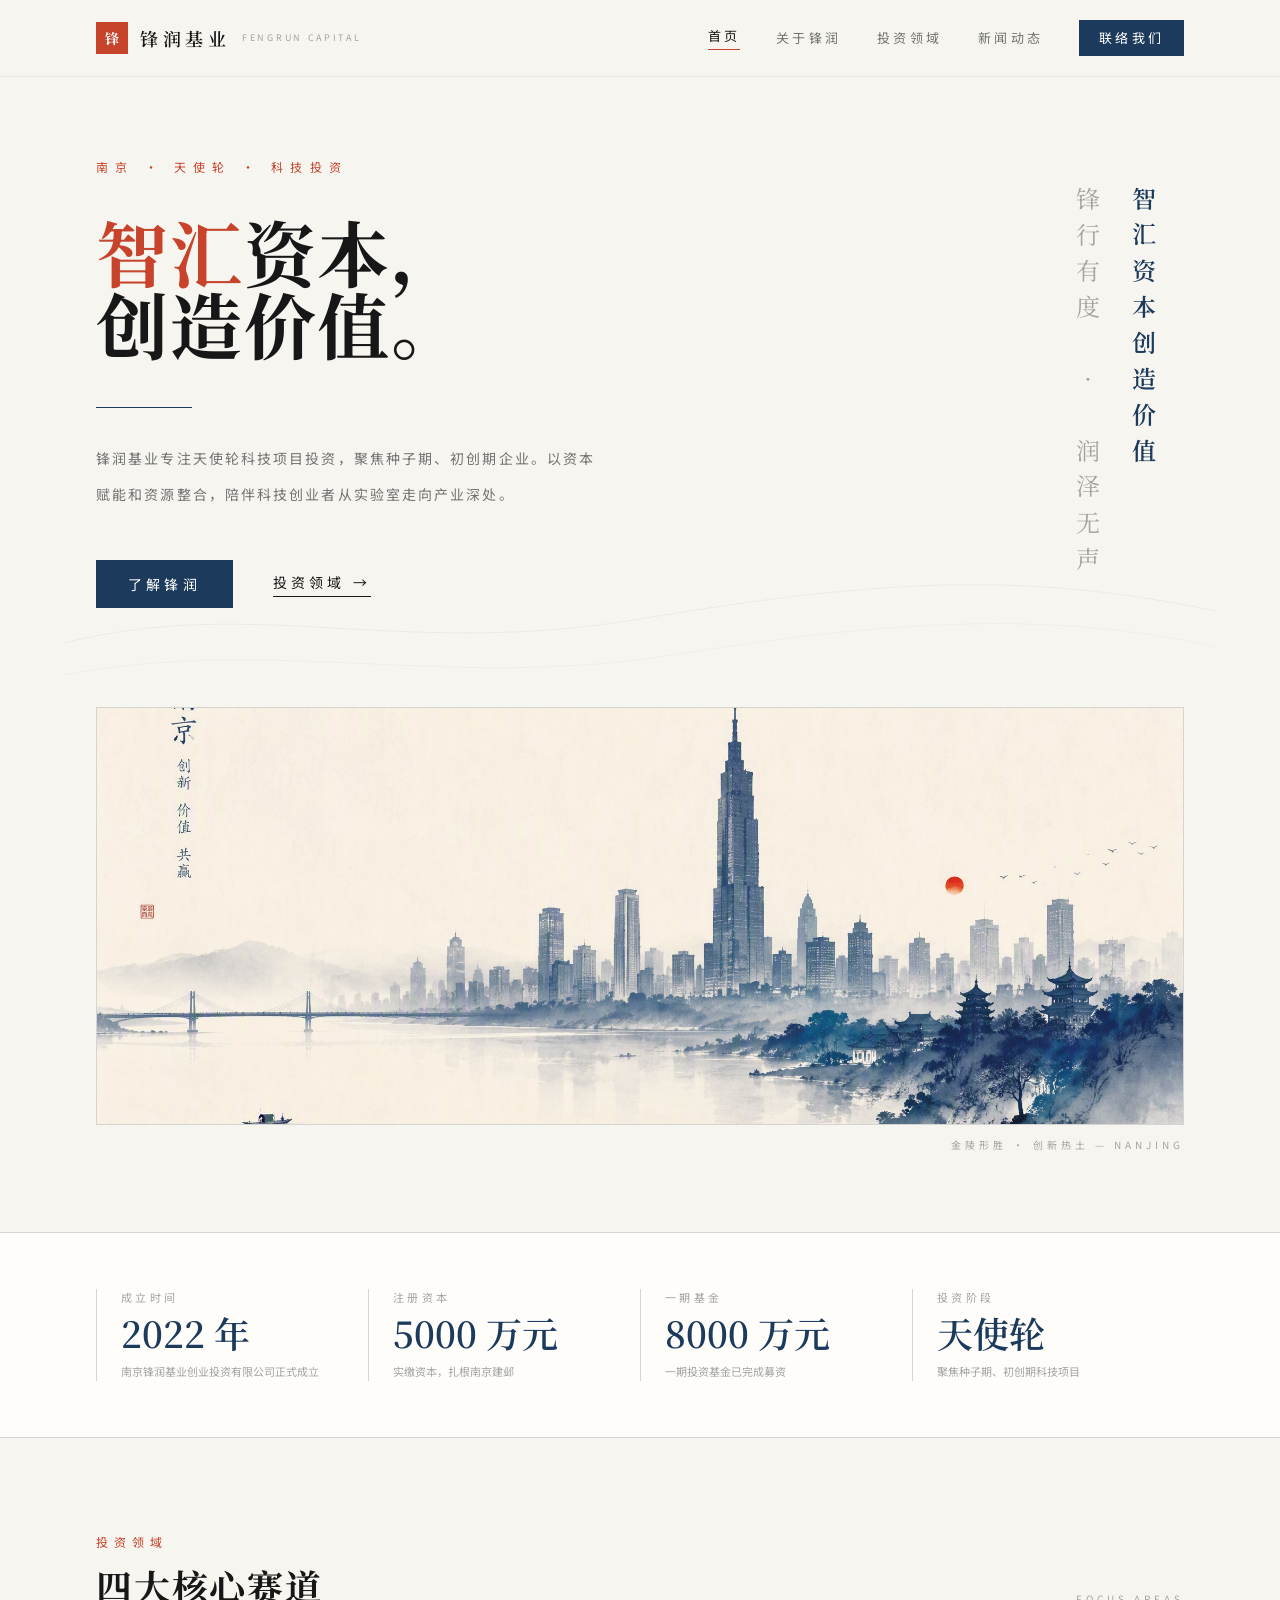
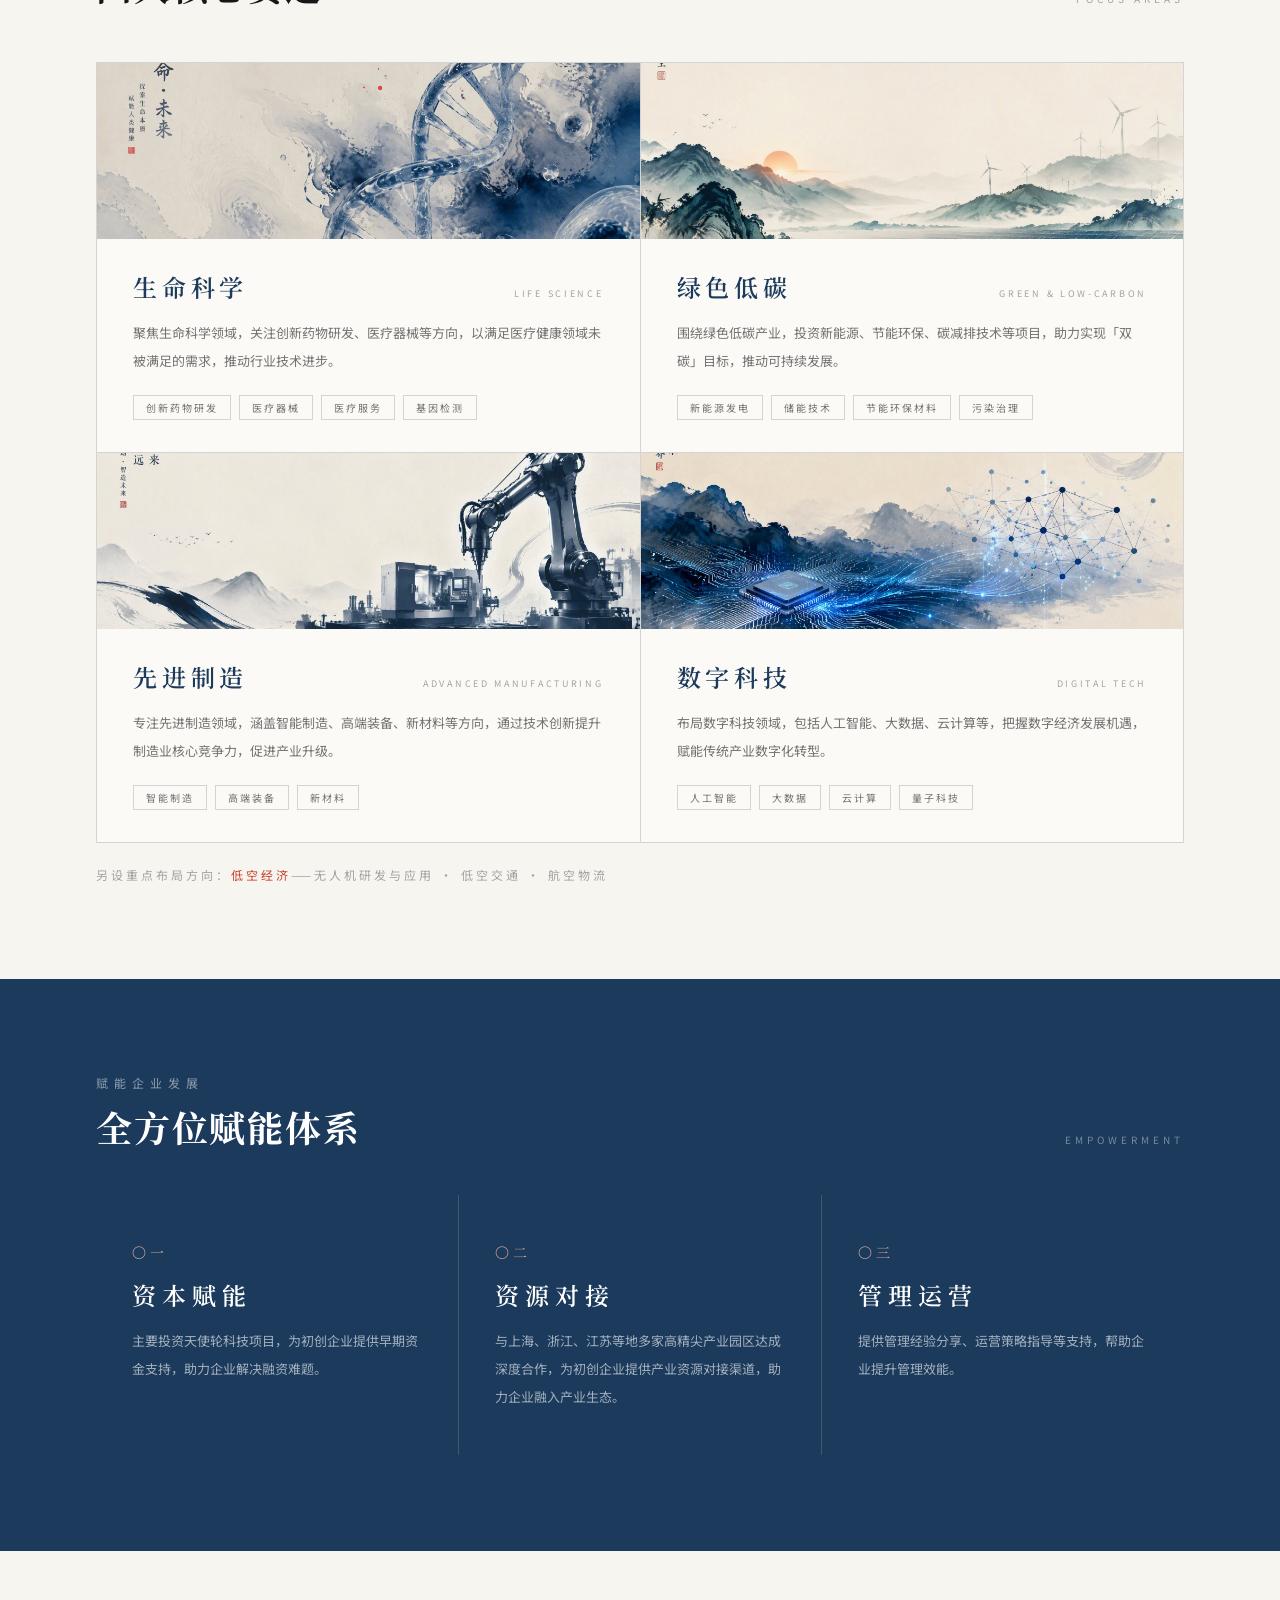
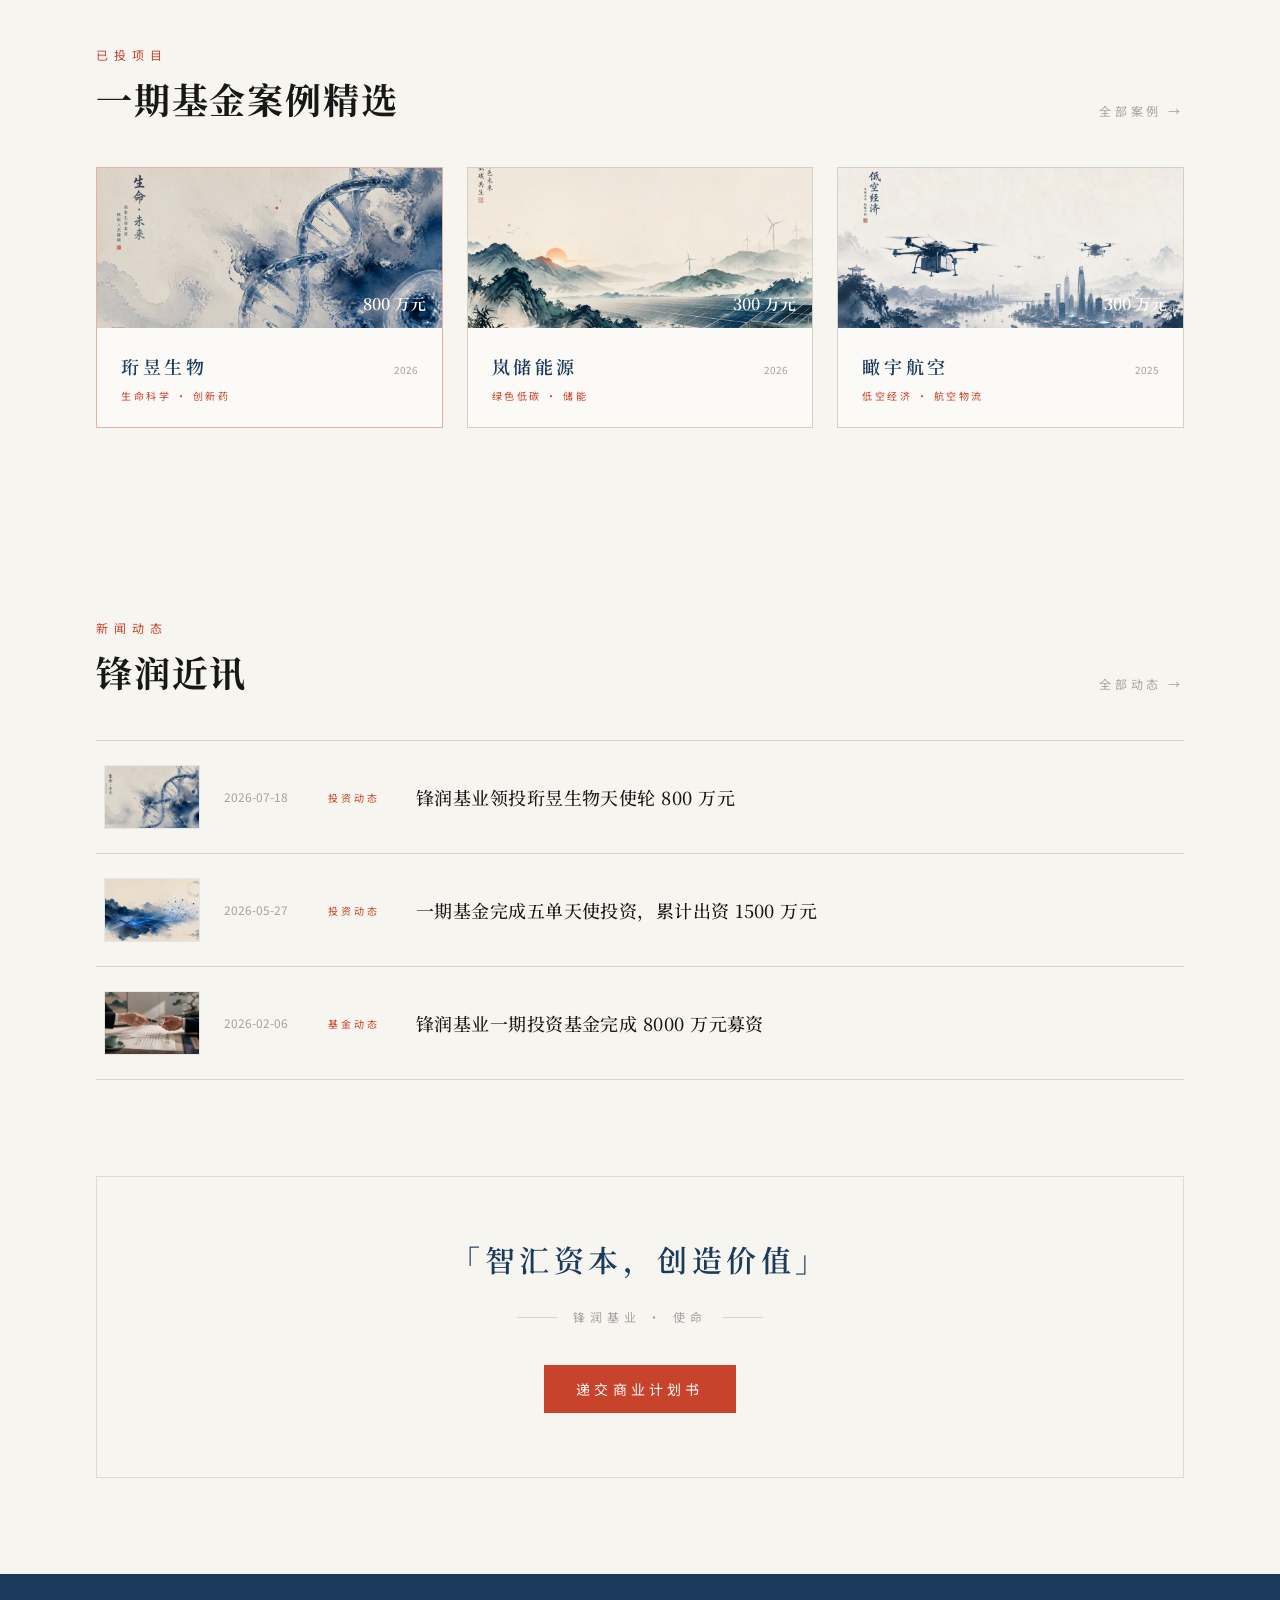
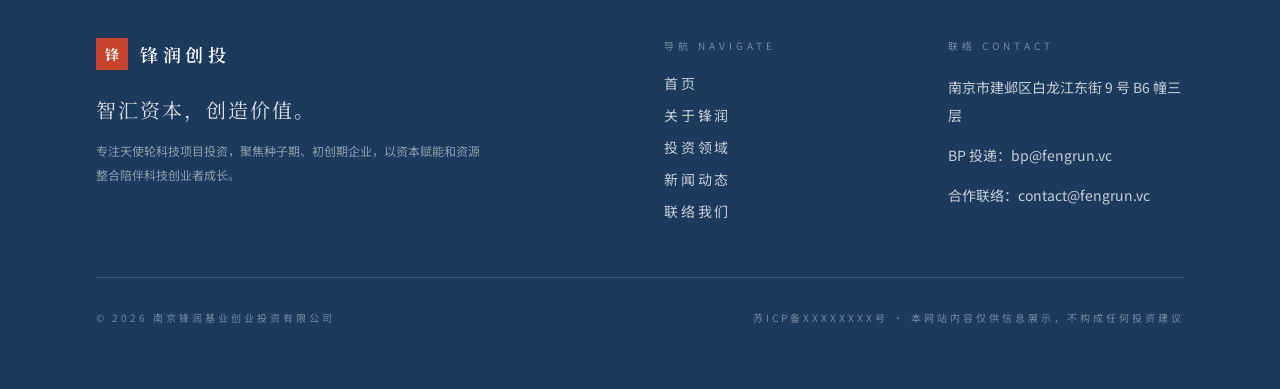
==== commit 7021daa0: "切换 HashRouter，修复 Pages 路由与图片路径" ====
--- a/index.html
+++ b/index.html
@@ -11,7 +11,7 @@
       href="https://fonts.googleapis.com/css2?family=Fraunces:ital,opsz,wght@0,9..144,300;0,9..144,400;0,9..144,500;0,9..144,600;1,9..144,300;1,9..144,400&family=Noto+Serif+SC:wght@400;500;600;700;900&family=Noto+Sans+SC:wght@300;400;500;700&family=IBM+Plex+Mono:wght@300;400;500&display=swap"
       rel="stylesheet"
     />
-    <script type="module" crossorigin src="./assets/index-BvKFUAB3.js"></script>
+    <script type="module" crossorigin src="./assets/index-ffQr0s3j.js"></script>
     <link rel="stylesheet" crossorigin href="./assets/index-B7MIzdiK.css">
   </head>
   <body>
